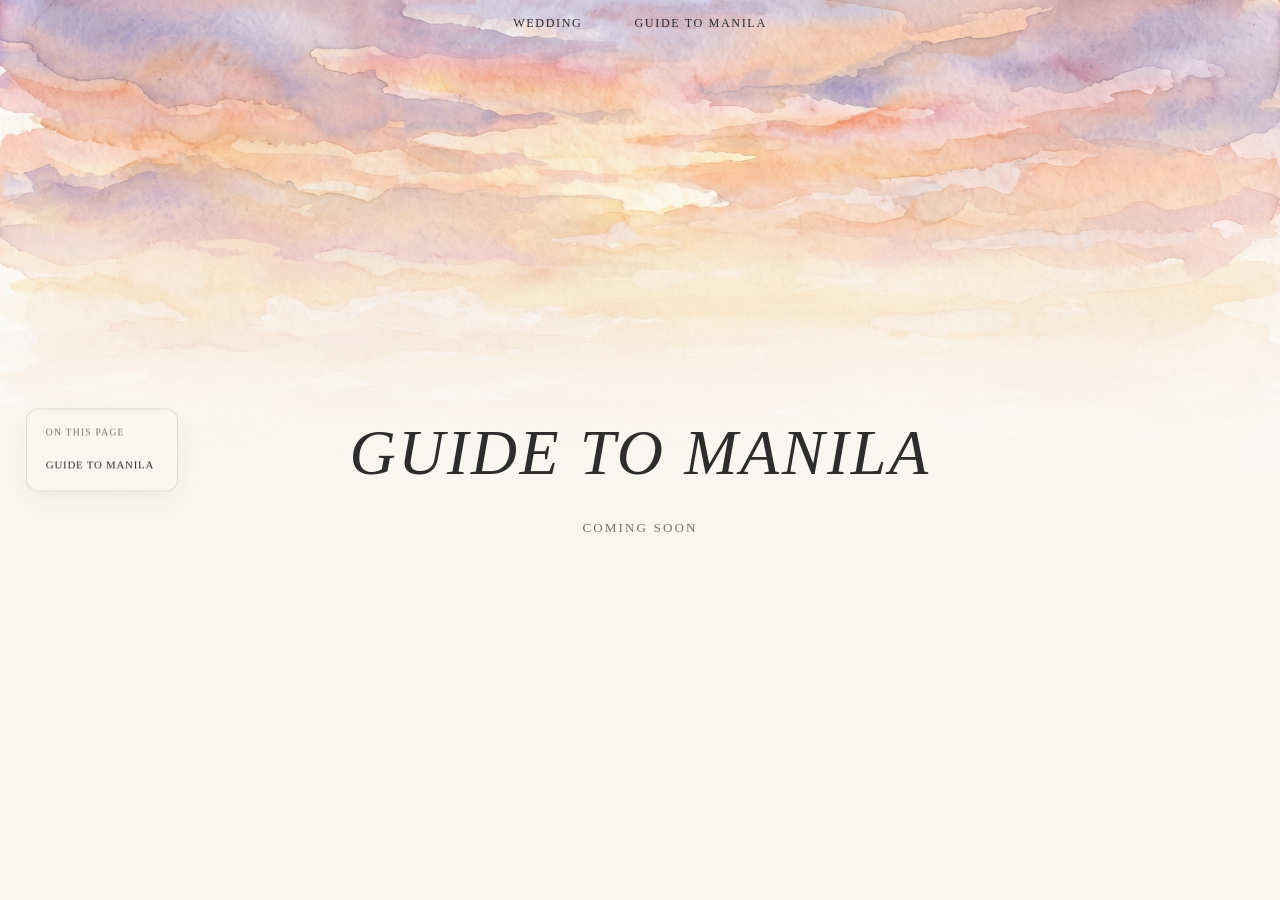
==== guide-to-manila.html @ 55568b2b "enlarge certain font sizes for desktop" ====
<!doctype html>
<html lang="en">
  <head>
    <meta charset="UTF-8" />
    <meta name="viewport" content="width=device-width, initial-scale=1.0" />
    <title>Guide to Manila — Shawn &amp; Lizzy</title>
    <link rel="stylesheet" href="styles.css?v=119" />
  </head>
  <body class="guide-page site-content-live">
    <main class="page">
      <header class="top-nav" aria-label="Site navigation">
        <a href="index.html">Wedding</a>
        <a href="guide-to-manila.html" aria-current="page">Guide to Manila</a>
      </header>

      <nav class="page-sidebar" aria-label="On this page">
        <button
          class="page-sidebar-toggle"
          type="button"
          aria-expanded="false"
          aria-controls="guide-sidebar-links"
        >
          <span>On this page</span>
          <span class="page-sidebar-toggle-mark" aria-hidden="true">+</span>
        </button>
        <div class="page-sidebar-links" id="guide-sidebar-links">
          <a href="#guide">Guide to Manila</a>
        </div>
      </nav>

      <section class="section guide-placeholder" id="guide">
        <h1>Guide to Manila</h1>
        <p>Coming soon</p>
      </section>
    </main>

    <script src="site-nav.js?v=1"></script>
  </body>
</html>
---- styles.css ----
:root {
  --bg: #f9f6f1;
  --text: #2d2d2d;
  --text-muted: #77726b;
  --accent: #f25e37;
  --border: #ded5c8;
  --paper: #fffdf9;
  --success: #2e6d46;
  --max-width: 920px;
  --page-splotches:
    radial-gradient(circle at 0% 22%, rgba(242, 94, 55, 0.11), transparent 30rem),
    radial-gradient(circle at 100% 38%, rgba(242, 94, 55, 0.095), transparent 28rem),
    radial-gradient(circle at 0% 78%, rgba(242, 94, 55, 0.09), transparent 32rem),
    radial-gradient(circle at 100% 90%, rgba(242, 94, 55, 0.105), transparent 26rem);
}

* {
  box-sizing: border-box;
}

html,
body {
  margin: 0;
  padding: 0;
}

[hidden] {
  display: none !important;
}

html {
  scroll-behavior: smooth;
  scroll-padding-top: 4.5rem;
}

@media (prefers-reduced-motion: reduce) {
  html {
    scroll-behavior: auto;
  }
}

body {
  background: var(--page-splotches), var(--bg);
  color: var(--text);
  font-family: "Baskerville", "Times New Roman", serif;
  line-height: 1.55;
}

body.site-locked {
  overflow: hidden;
}

body.envelope-active {
  overflow: hidden;
}

.access-gate {
  align-items: center;
  background:
    radial-gradient(circle at 50% 18%, rgba(242, 94, 55, 0.09), transparent 34rem),
    var(--bg);
  display: flex;
  inset: 0;
  justify-content: center;
  min-height: 100dvh;
  overflow-y: auto;
  padding: 1.25rem;
  position: fixed;
  z-index: 1000;
}

.access-card {
  --rsvp-radius: 6px;
  background: #fff;
  border: 1px solid rgba(222, 213, 200, 0.9);
  border-radius: 16px;
  box-shadow: 0 14px 40px rgba(67, 55, 42, 0.08);
  font-family: "Baskerville", "Times New Roman", serif;
  max-width: 470px;
  padding: clamp(1.75rem, 6vw, 3rem);
  text-align: center;
  width: 100%;
}

.access-card .form-label {
  color: var(--text-muted);
  font-size: 0.95rem;
  font-style: normal;
  font-weight: 400;
  letter-spacing: 0.01em;
  margin-bottom: 0.55rem;
  text-transform: none;
}

.access-card .form-input {
  border: 1px solid var(--border);
  border-radius: var(--rsvp-radius);
  font-family: inherit;
  font-size: 0.95rem;
  font-style: normal;
  font-weight: 400;
  letter-spacing: 0;
  min-height: 50px;
  transition: border-color 160ms ease;
}

.access-card .form-input:focus {
  border-color: var(--accent);
  box-shadow: none;
  outline: none;
}

.access-card .form-input::placeholder {
  color: #a39b92;
  font-family: inherit;
  font-style: normal;
}

.access-card .form-error {
  border-radius: var(--rsvp-radius);
}

.access-card .btn {
  font-family: "Baskerville", "Times New Roman", serif;
  font-weight: 700;
}

.access-card .form-group {
  margin-bottom: 1.65rem;
}

.access-logo {
  display: block;
  margin: 0 auto 1.5rem;
  max-width: 380px;
  width: 92%;
}

.access-kicker {
  color: var(--accent);
  font-size: 0.74rem;
  letter-spacing: 0.2em;
  margin: 0 0 0.6rem;
  text-transform: uppercase;
}

.access-card h1 {
  font-size: clamp(1.45rem, 5vw, 2rem);
  font-style: italic;
  font-weight: 400;
  line-height: 1.25;
  margin: 0;
}

.access-copy {
  color: var(--text-muted);
  margin: 0.9rem auto 1.7rem;
  max-width: 350px;
}

.form-group {
  margin-bottom: 1rem;
  text-align: left;
}

.form-label {
  color: var(--text-muted);
  display: block;
  font-size: 0.72rem;
  font-weight: 700;
  letter-spacing: 0.12em;
  margin-bottom: 0.45rem;
  text-transform: uppercase;
}

.form-input {
  background: #fff;
  border: 1px solid var(--border);
  border-radius: 4px;
  color: var(--text);
  font: inherit;
  min-height: 48px;
  padding: 0.75rem 0.9rem;
  transition: border-color 160ms ease, box-shadow 160ms ease;
  width: 100%;
}

.form-input:focus {
  border-color: var(--accent);
  box-shadow: 0 0 0 3px rgba(242, 94, 55, 0.16);
  outline: none;
}

.form-input[readonly] {
  background: #f0ece6;
  color: var(--text-muted);
}

.rsvp-status {
  color: var(--text-muted);
  font-size: 0.82rem;
  margin: 0.45rem 0 0;
  text-align: left;
}

.form-error {
  background: #fff0ed;
  border: 1px solid #efb8ae;
  color: #9d2c1f;
  display: none;
  font-size: 0.85rem;
  margin-top: 0.65rem;
  padding: 0.65rem 0.75rem;
}

.form-error.visible {
  display: block;
}

.btn {
  align-items: center;
  border: 1px solid transparent;
  border-radius: 999px;
  cursor: pointer;
  display: inline-flex;
  font: inherit;
  font-size: 0.76rem;
  font-weight: 700;
  justify-content: center;
  letter-spacing: 0.1em;
  min-height: 46px;
  padding: 0.75rem 1.4rem;
  text-transform: uppercase;
  transition: background 160ms ease, border-color 160ms ease, transform 160ms ease;
}

.btn-primary {
  background: var(--accent);
  color: #fff;
}

.btn-primary:hover {
  background: #d84d29;
  transform: translateY(-1px);
}

.btn-secondary {
  background: transparent;
  border-color: var(--border);
  color: var(--text);
}

.btn-secondary:hover {
  background: #f0ece6;
}

.btn:focus-visible {
  outline: 3px solid rgba(242, 94, 55, 0.22);
  outline-offset: 2px;
}

.btn:disabled {
  cursor: wait;
  opacity: 0.65;
  transform: none;
}

.btn-full {
  width: 100%;
}

/* Envelope invitation animation, adapted from the envelope-animation work. */
.env-overlay {
  align-items: center;
  display: flex;
  inset: 0;
  isolation: isolate;
  justify-content: center;
  overflow: hidden;
  /* Keep the envelope clear of notches / home indicators. */
  padding:
    max(1.25rem, env(safe-area-inset-top))
    max(1.25rem, env(safe-area-inset-right))
    max(1.25rem, env(safe-area-inset-bottom))
    max(1.25rem, env(safe-area-inset-left));
  position: fixed;
  transition: opacity 0.45s ease;
  z-index: 3000;
}

.env-overlay.handoff {
  transition-duration: 0.8s;
}

.env-overlay.fade-out {
  opacity: 0;
  pointer-events: none;
}

.env-backdrop {
  background: var(--page-splotches), var(--bg);
  inset: 0;
  overflow: hidden;
  pointer-events: none;
  position: absolute;
  z-index: 0;
}

.env-backdrop::before {
  aspect-ratio: 1926 / 816;
  background: url("assets/Bahay kubo.png") center bottom / contain no-repeat;
  /* Sit the tree line below the centered envelope while keeping a modest,
     responsive amount of artwork cropped past the viewport edge. */
  bottom: clamp(-4.5rem, -5svh, -2rem);
  content: "";
  left: 50%;
  opacity: 1;
  position: absolute;
  transform: translate3d(-50%, 0, 0);
  transition:
    opacity 1.35s cubic-bezier(0.4, 0, 0.2, 1),
    transform 1.35s cubic-bezier(0.4, 0, 0.7, 1);
  will-change: opacity, transform;
  width: clamp(46rem, 44vw, 72rem);
  z-index: 1;
}

.env-backdrop::after {
  background: url("assets/Sunset landscape opacity transition.png") center top / cover no-repeat;
  content: "";
  inset: 0;
  opacity: 0.6;
  position: absolute;
  transition: opacity 0.95s cubic-bezier(0.4, 0, 0.2, 1);
  z-index: 0;
}

.env-overlay.morphing {
  cursor: pointer;
}

.env-overlay.morphing .env-backdrop::before {
  opacity: 0;
  transform: translate3d(-50%, 105%, 0);
}

/* During the scale morph, only quote + logo should read — no paper card. */
.env-overlay.morphing .env-letter-card.expanded {
  background: transparent !important;
  border: none !important;
  box-shadow: none !important;
}

.env-letter-card.expanded::before,
.env-overlay.morphing .env-letter-card::before {
  opacity: 0;
}

@keyframes envEntrance {
  from {
    opacity: 0;
    transform: translateY(-24px) scale(0.9);
  }
  to {
    opacity: 1;
    transform: translateY(0) scale(1);
  }
}

@keyframes envPulse {
  0%, 100% { transform: scale(1); }
  50% { transform: scale(1.03); }
}

@keyframes sealCrack {
  0% { opacity: 1; transform: scale(1); }
  35% { opacity: 0.7; transform: scale(1.28); }
  100% { opacity: 0; transform: scale(0.3); }
}

.env-scene {
  animation: envEntrance 0.6s cubic-bezier(0.22, 1, 0.36, 1) 0.2s both;
  /* Tall enough for the flap seal + "Open invitation" label, short enough
     that the closed envelope itself reads as centered in the viewport. */
  aspect-ratio: 340 / 265;
  cursor: pointer;
  outline: none;
  position: relative;
  width: min(460px, 86vw, 64svh);
  z-index: 1;
}

.env-scene.pulsing {
  animation: envPulse 2.2s ease-in-out infinite;
}

.env-scene:focus-visible .env-prompt {
  color: var(--text);
  outline: 3px solid rgba(242, 94, 55, 0.55);
  outline-offset: 3px;
}

.env-scene[aria-disabled="true"] {
  cursor: default;
}

.env-body-wrap {
  /* Centered in the scene (was bottom-anchored, which made the closed
     envelope sit too low on screen). */
  height: 68%;
  left: 0;
  overflow: visible;
  position: absolute;
  right: 0;
  top: 14%;
  transform-style: preserve-3d;
  transition: opacity 0.65s ease, transform 0.65s ease;
  z-index: 2;
}

.env-body-wrap.hidden {
  opacity: 0;
  pointer-events: none;
  transform: translateY(12px) scale(0.96);
}

.env-body-svg,
.env-flap-wrap svg {
  display: block;
  height: 100%;
  overflow: visible;
  width: 100%;
}

.env-flap-wrap {
  height: 58%;
  left: 0;
  overflow: visible;
  position: absolute;
  right: 0;
  top: 0;
  transform-origin: top center;
  transition: transform 0.8s cubic-bezier(0.4, 0, 0.2, 1), opacity 0.4s ease;
  will-change: transform;
}

.env-flap-wrap.open {
  transform: perspective(900px) rotateX(-172deg);
}

#env-seal.cracking {
  animation: sealCrack 0.42s ease-in forwards;
  transform-box: fill-box;
  transform-origin: center;
}

.env-letter-card {
  align-items: center;
  background: var(--bg);
  border-top: 3px solid #c9506a;
  box-shadow: 0 8px 32px rgba(0, 0, 0, 0.35);
  display: flex;
  flex-direction: column;
  justify-content: center;
  left: 50%;
  min-height: 45%;
  opacity: 0;
  overflow: hidden;
  padding: clamp(0.9rem, 4vw, 1.5rem);
  pointer-events: none;
  position: absolute;
  /* Tracks the centered body-wrap so the card still rises from inside it. */
  top: 28%;
  transform: translateX(-50%) translateY(0);
  transform-origin: center;
  transition:
    transform 0.75s cubic-bezier(0.22, 1, 0.36, 1),
    opacity 0.7s ease,
    box-shadow 0.7s ease;
  width: 76%;
  will-change: transform, opacity;
  z-index: 1;
}

.env-letter-card::before {
  background: var(--bg);
  content: "";
  inset: 0;
  opacity: 1;
  pointer-events: none;
  position: absolute;
  z-index: 0;
}

.env-letter-card > * {
  position: relative;
  z-index: 1;
}

.env-letter-brand {
  position: relative;
  width: 100%;
}

.env-letter-logo {
  display: block;
  height: auto;
  margin-inline: auto;
  max-width: 78%;
  position: relative;
  width: 100%;
  z-index: 2;
}

.env-letter-quote {
  color: #5f574f;
  font-size: clamp(0.5rem, 1.2vw, 0.72rem);
  font-style: italic;
  letter-spacing: 0.02em;
  line-height: 1.4;
  margin: 0 0 clamp(0.35rem, 1vw, 0.65rem);
  text-align: center;
}

.env-letter-date {
  color: #796d61;
  font-size: clamp(0.55rem, 1.6vw, 0.78rem);
  letter-spacing: 0.22em;
  margin: 0.4rem 0 0;
  position: relative;
  text-transform: uppercase;
  z-index: 2;
}

.env-expanded-only,
.env-expanded-details {
  display: none;
}

.env-letter-card.rising {
  opacity: 1;
  transform: translateX(-50%) translateY(-118%);
  z-index: 3;
}

.env-letter-card.flight {
  min-height: 0;
  position: fixed;
  z-index: 4;
}

.env-letter-card.expanded {
  background: transparent;
  border: none;
  box-shadow: none;
  display: block;
  overflow: visible;
  padding: 0;
  pointer-events: none;
  text-align: center;
}

/* Match the live hero top so the morph lands on the real page, not a
   fake intermediate layout. */
.env-letter-card.expanded .env-letter-quote {
  color: var(--text);
  font-size: clamp(0.95rem, 1.3vw, 1.15rem);
  letter-spacing: 0.02em;
  line-height: 1.6;
  margin: 0 auto 1.8rem;
  max-width: 640px;
}

.env-letter-card.expanded .env-expanded-only {
  display: inline;
}

.env-letter-card.expanded .env-letter-logo {
  margin: 0 auto 2rem;
  max-width: min(84vw, 700px);
  width: 100%;
}

.env-letter-card.expanded .env-letter-date,
.env-letter-card.expanded .env-expanded-details {
  display: none;
}

.env-overlay.fade-out .env-letter-card {
  opacity: 0;
}

.env-expanded-invitation {
  font-size: clamp(1rem, 1.4vw, 1.25rem);
  font-style: italic;
  line-height: 1.75;
  margin: 2rem auto 1.25rem;
  max-width: 700px;
}

.env-expanded-details h2 {
  font-size: 1.12rem;
  font-weight: 400;
  letter-spacing: 0.05em;
  line-height: 1.5;
  margin: 0;
  text-transform: uppercase;
}

.env-prompt {
  backdrop-filter: blur(6px);
  background: rgba(249, 246, 241, 0.82);
  border: 1px solid rgba(45, 45, 45, 0.14);
  border-radius: 999px;
  bottom: -0.65rem;
  color: var(--text);
  font-family: "Baskerville", "Times New Roman", serif;
  font-size: 1.15rem;
  font-style: italic;
  font-weight: 400;
  left: 50%;
  letter-spacing: 0.04em;
  margin: 0;
  opacity: 0;
  padding: 0.3rem 0.75rem;
  pointer-events: none;
  position: absolute;
  text-transform: none;
  transform: translateX(-50%);
  transition: opacity 0.5s ease, color 0.2s ease;
  white-space: nowrap;
}

.env-prompt.visible {
  opacity: 1;
}

.env-hold-status {
  backdrop-filter: blur(8px);
  background: rgba(45, 26, 26, 0.68);
  border: 1px solid rgba(255, 255, 255, 0.2);
  border-radius: 999px;
  bottom: 1.5rem;
  color: rgba(255, 255, 255, 0.94);
  font: 700 0.64rem Arial, sans-serif;
  left: 50%;
  letter-spacing: 0.1em;
  margin: 0;
  padding: 0.55rem 0.9rem;
  position: fixed;
  text-transform: uppercase;
  transform: translateX(-50%);
  white-space: nowrap;
  z-index: 3100;
}

body.envelope-holding .top-nav,
body.envelope-holding .page-sidebar,
body.envelope-holding .hero > :not(.pillar) {
  visibility: hidden;
}

#skip-intro,
#replay-intro {
  backdrop-filter: blur(8px);
  background: rgba(45, 26, 26, 0.68);
  border: 1px solid rgba(255, 255, 255, 0.28);
  border-radius: 999px;
  bottom: 1.5rem;
  color: rgba(255, 255, 255, 0.94);
  cursor: pointer;
  font: 700 0.68rem Arial, sans-serif;
  letter-spacing: 0.12em;
  padding: 0.55rem 0.9rem;
  position: fixed;
  right: 1.5rem;
  text-transform: uppercase;
  transition: background 0.2s ease, color 0.2s ease;
  white-space: nowrap;
  z-index: 3100;
}

#skip-intro:hover,
#replay-intro:hover {
  background: rgba(45, 26, 26, 0.82);
  color: #fff;
}

#replay-intro {
  background: rgba(45, 26, 26, 0.72);
  border-color: rgba(255, 255, 255, 0.2);
  z-index: 50;
}

@media (min-width: 1400px) {
  .env-scene {
    width: min(560px, 48vw, 62svh);
  }
}

@media (min-width: 1900px) {
  .env-scene {
    width: min(620px, 42vw, 60svh);
  }
}

/* Preserve the current phone composition while giving wide screens the
   homepage sunset proportions and a fuller tree line. */
@media (min-width: 900px) {
  .env-backdrop::before {
    width: clamp(46rem, 84vw, 132rem);
  }

  .env-backdrop::after {
    background-size: 100% auto;
  }
}

/* Phones / short viewports: keep the envelope centered and fully on-screen
   with room for the prompt underneath. */
@media (max-width: 720px), (max-height: 720px) {
  .env-scene {
    aspect-ratio: 340 / 270;
    width: min(400px, 88vw, 58svh);
  }

  .env-prompt {
    bottom: -0.5rem;
    font-size: 1.05rem;
  }

  #skip-intro {
    bottom: max(0.9rem, env(safe-area-inset-bottom));
    right: max(0.9rem, env(safe-area-inset-right));
  }
}

@media (prefers-reduced-motion: reduce) {
  .env-scene,
  .env-scene.pulsing,
  #env-seal.cracking {
    animation: none;
  }

  .env-overlay,
  .env-backdrop::before,
  .env-backdrop::after,
  .env-body-wrap,
  .env-flap-wrap,
  .env-letter-card {
    transition-duration: 0.16s !important;
  }

  .env-flap-wrap.open {
    opacity: 0;
    transform: none;
  }

  .env-letter-card.rising {
    transform: translateX(-50%) translateY(-35%);
  }

  .env-overlay.morphing .env-backdrop::before {
    transform: translate3d(-50%, 0, 0);
  }

}

.page {
  display: flow-root;
  isolation: isolate;
  overflow-x: clip;
  position: relative;
}

.page::before {
  aspect-ratio: 1584 / 672;
  background: url("assets/Sunset landscape opacity transition.png") center top / 100% 100% no-repeat;
  content: "";
  left: 0;
  opacity: 0.6;
  pointer-events: none;
  position: absolute;
  right: 0;
  top: 0;
  width: 100%;
  z-index: -2;
}

.section {
  margin: 0 auto;
  max-width: var(--max-width);
  padding: 4.25rem 1.25rem;
  text-align: center;
}

.top-nav {
  --nav-background-opacity: 0;
  --nav-border-opacity: 0;
  --nav-shadow-opacity: 0;
  --nav-blur: 0px;
  align-items: center;
  background: rgb(249 246 241 / var(--nav-background-opacity));
  border-bottom: 1px solid rgb(222 213 200 / var(--nav-border-opacity));
  box-shadow: 0 8px 24px rgb(67 55 42 / var(--nav-shadow-opacity));
  backdrop-filter: blur(var(--nav-blur));
  display: flex;
  flex-wrap: wrap;
  gap: 0.75rem 3.25rem;
  justify-content: center;
  letter-spacing: 0.1em;
  margin: 0;
  padding: 0.9rem 1.25rem;
  position: sticky;
  top: 0;
  text-transform: uppercase;
  width: 100%;
  z-index: 20;
}

.top-nav a {
  color: inherit;
  font-size: 0.76rem;
  text-decoration: none;
}

.top-nav a:hover {
  text-decoration: underline;
}

.page-sidebar {
  left: clamp(0.75rem, 2vw, 2rem);
  position: fixed;
  top: 50%;
  transform: translateY(-50%);
  z-index: 19;
}

.page-sidebar-toggle {
  display: none;
}

.page-sidebar-links {
  backdrop-filter: blur(10px);
  background: rgba(249, 246, 241, 0.88);
  border: 1px solid rgba(222, 213, 200, 0.88);
  border-radius: 12px;
  box-shadow: 0 8px 24px rgba(67, 55, 42, 0.06);
  display: grid;
  gap: 0.15rem;
  padding: 0.65rem;
  width: 9.5rem;
}

.page-sidebar-links::before {
  color: var(--text-muted);
  content: "On this page";
  font-size: 0.6rem;
  letter-spacing: 0.13em;
  padding: 0.35rem 0.55rem 0.45rem;
  text-transform: uppercase;
}

.page-sidebar-links a {
  border-radius: 7px;
  color: inherit;
  font-size: 0.68rem;
  letter-spacing: 0.07em;
  padding: 0.42rem 0.55rem;
  text-decoration: none;
  text-transform: uppercase;
  transition: background 160ms ease, color 160ms ease;
}

.page-sidebar-links a:hover,
.page-sidebar-links a:focus-visible {
  background: rgba(242, 94, 55, 0.09);
  color: var(--accent);
  outline: none;
}

.hero {
  max-width: none;
  position: relative;
  padding-top: 7rem;
  width: 100%;
}

.hero-quote {
  /* Matches .hero-kicker */
  font-size: clamp(0.95rem, 1.3vw, 1.15rem);
  font-style: italic;
  letter-spacing: 0.02em;
  line-height: 1.6;
  margin: 0 auto 1.8rem;
  max-width: 640px;
  /* Nav target: adds to the 2rem scroll-padding so the quote doesn't
     land flush against the top edge. */
  scroll-margin-top: 1.5rem;
}

.hero-logo {
  display: block;
  margin: 0 auto 2rem;
  max-width: min(84vw, 700px);
  width: 100%;
}

.hero-kicker {
  font-size: clamp(0.95rem, 1.3vw, 1.15rem);
  font-style: italic;
  margin: 0 0 1.4rem;
}

/* After the morph lands on quote + logo, the pillars rise while the
   remaining homepage content trickles in. */
body:not(.site-content-live) .top-nav,
body:not(.site-content-live) .hero > .pillar,
body:not(.site-content-live) .hero > .hero-kicker,
body:not(.site-content-live) .hero > .parents,
body:not(.site-content-live) .hero > .invitation-copy,
body:not(.site-content-live) .hero > h2,
body:not(.site-content-live) .hero > .address,
body:not(.site-content-live) .page > .section:not(.hero) {
  opacity: 0;
  transform: translateY(1.1rem);
}

body:not(.site-content-live) .hero > .pillar {
  transform: translateY(clamp(14rem, 55dvh, 34rem));
}

body.site-content-live .top-nav,
body.site-content-live .hero > .hero-kicker,
body.site-content-live .hero > .parents,
body.site-content-live .hero > .invitation-copy,
body.site-content-live .hero > h2,
body.site-content-live .hero > .address,
body.site-content-live .page > .section:not(.hero) {
  opacity: 1;
  transform: none;
  transition:
    opacity 0.85s ease,
    transform 0.85s cubic-bezier(0.22, 1, 0.36, 1);
}

body.site-content-live .top-nav {
  transition-delay: 0.05s;
}

body:not(.site-content-live) .page-sidebar {
  opacity: 0;
}

body.site-content-live .page-sidebar {
  opacity: 1;
  transition: opacity 0.85s ease;
}

body.site-content-live .page-sidebar {
  transition-delay: 0.1s;
}

body.site-content-live .hero > .hero-kicker {
  transition-delay: 0.12s;
}

body.site-content-live .hero > .parents {
  transition-delay: 0.26s;
}

body.site-content-live .hero > .invitation-copy:nth-child(7) {
  transition-delay: 0.4s;
}

body.site-content-live .hero > h2:nth-child(8) {
  transition-delay: 0.52s;
}

body.site-content-live .hero > .address:nth-child(9) {
  transition-delay: 0.62s;
}

body.site-content-live .hero > .invitation-copy:nth-child(10) {
  transition-delay: 0.76s;
}

body.site-content-live .hero > h2:nth-child(11) {
  transition-delay: 0.88s;
}

body.site-content-live .hero > .address:nth-child(12) {
  transition-delay: 0.98s;
}

body.site-content-live .page > .section:not(.hero):nth-of-type(2) {
  transition-delay: 1.12s;
}

body.site-content-live .page > .section:not(.hero):nth-of-type(3) {
  transition-delay: 1.28s;
}

body.site-content-live .page > .section:not(.hero):nth-of-type(4) {
  transition-delay: 1.44s;
}

body.site-content-live .page > .section:not(.hero):nth-of-type(5) {
  transition-delay: 1.6s;
}

body.site-content-live .page > .section:not(.hero):nth-of-type(6) {
  transition-delay: 1.76s;
}

@media (prefers-reduced-motion: reduce) {
  body:not(.site-content-live) .top-nav,
  body:not(.site-content-live) .hero > .pillar,
  body:not(.site-content-live) .hero > .hero-kicker,
  body:not(.site-content-live) .hero > .parents,
  body:not(.site-content-live) .hero > .invitation-copy,
  body:not(.site-content-live) .hero > h2,
  body:not(.site-content-live) .hero > .address,
  body:not(.site-content-live) .page > .section:not(.hero) {
    opacity: 1;
    transform: none;
  }

  body.site-content-live .top-nav,
  body.site-content-live .hero > .pillar,
  body.site-content-live .hero > .hero-kicker,
  body.site-content-live .hero > .parents,
  body.site-content-live .hero > .invitation-copy,
  body.site-content-live .hero > h2,
  body.site-content-live .hero > .address,
  body.site-content-live .page > .section:not(.hero) {
    transition: none;
  }

  body.site-content-live .page-sidebar {
    transition: none;
  }
}

.parents {
  column-gap: 1.25rem;
  font-size: 1.12rem;
  display: grid;
  grid-template-columns: 1fr 1fr;
  letter-spacing: 0.06em;
  margin: 0 auto 1.6rem;
  max-width: 690px;
  text-transform: uppercase;
}

.invitation-copy {
  font-style: italic;
  font-size: clamp(1rem, 1.4vw, 1.25rem);
  line-height: 1.75;
  /* Equal top/bottom so the lead-in lines and venue groups all sit the
     same distance apart; the venue name/address pair stays tight. */
  margin: 2.5rem auto;
  max-width: 720px;
}

h2 {
  /* Matches .parents */
  font-size: 1.12rem;
  font-weight: 700;
  letter-spacing: 0.05em;
  line-height: 1.5;
  margin: 0;
  text-transform: uppercase;
}

.address {
  color: var(--text-muted);
  font-style: italic;
  font-size: clamp(1rem, 1.4vw, 1.3rem);
  line-height: 1.75;
  margin: 0 auto;
  max-width: 700px;
}

/* Sized off the artwork's 1:4.7 aspect so the pillars span the hero text
   block rather than bleeding into the sections below. */
.pillar {
  height: auto;
  position: absolute;
  top: 5.5rem;
  transition:
    opacity 1.1s ease,
    transform 1.1s cubic-bezier(0.22, 1, 0.36, 1);
  width: min(14.5vw, 165px);
  z-index: -1;
}

.pillar-left {
  left: 0;
}

/* Both pillar assets are already a mirrored pair: each one's cropped edge
   belongs against its own side of the page, so neither is flipped in CSS. */
.pillar-right {
  right: 0;
}

h3 {
  font-size: clamp(1.4rem, 3.5vw, 1.95rem);
  font-style: italic;
  font-weight: 400;
  letter-spacing: 0.06em;
  margin: 0 0 2rem;
  text-transform: uppercase;
}

/* Full-bleed so the accents can dock to the page edges the way the
   hero pillars do. */
.timeline {
  max-width: none;
  position: relative;
  width: 100%;
}

.timeline-church {
  display: block;
  height: auto;
  margin: 0 auto 1.5rem;
  max-width: min(62vw, 470px);
  width: 100%;
}

/* Sized to its content rather than a fixed width so the block centres on
   the longest row instead of leaving dead space on the right. */
.timeline-list {
  --row-pad: 0.62rem;
  --dot-y: 0.72em;
  display: grid;
  list-style: none;
  margin: 0 auto;
  max-width: 100%;
  padding: 0;
  text-align: left;
  width: fit-content;
}

/* One row per item keeps each time locked to its event even when the
   event text wraps. The middle column draws the rail. */
.timeline-list li {
  column-gap: 1.5rem;
  display: grid;
  grid-template-columns: 4.6rem 9px auto;
  padding-block: var(--row-pad);
}

/* Rail: a 1px vertical line with a dot on the first text line. The
   negative margin cancels the row padding so consecutive segments meet
   and read as one continuous line. */
.timeline-list li::before {
  background-image:
    radial-gradient(
      circle 3.5px at 50% calc(var(--row-pad) + var(--dot-y)),
      #8d8579 99%,
      transparent 100%
    ),
    linear-gradient(#cfc7ba, #cfc7ba);
  background-position: 50% 0, 50% 0;
  background-repeat: no-repeat, no-repeat;
  background-size: 100% 100%, 1px 100%;
  content: "";
  grid-area: 1 / 2;
  margin-block: calc(-1 * var(--row-pad));
}

.timeline-list .time {
  grid-area: 1 / 1;
}

.timeline-list .event {
  grid-area: 1 / 3;
}

.timeline-after-party {
  position: relative;
}

/* Trim the line so it runs between the first and last dots only. */
.timeline-list li:first-child::before {
  background-position: 50% 0, 50% calc(var(--row-pad) + var(--dot-y));
  background-size: 100% 100%, 1px calc(100% - var(--row-pad) - var(--dot-y));
}

.timeline-list li:last-child::before {
  background-size: 100% 100%, 1px calc(var(--row-pad) + var(--dot-y));
}

.timeline-list .time {
  letter-spacing: 0.05em;
}

.accent-left {
  bottom: 1.5rem;
  left: 0.45rem;
  max-width: min(12vw, 176px);
  position: absolute;
}

.accent-right {
  bottom: 2.5rem;
  position: absolute;
  right: 0;
  width: clamp(110px, 12vw, 220px);
}

/* Full-bleed for the docked cypresses; the inline padding keeps every
   name column clear of them. */
.entourage {
  max-width: none;
  padding-inline: clamp(1.25rem, 15vw, 200px);
  position: relative;
  width: 100%;
}

.entourage-desktop-flower {
  height: auto;
  max-width: min(11vw, 135px);
  pointer-events: none;
  position: absolute;
  user-select: none;
}

.entourage-desktop-flower-left {
  left: -1.25rem;
  top: 62%;
}

.entourage-desktop-flower-right {
  right: -1.25rem;
  top: 31%;
}

.entourage-intro {
  font-size: 0.95rem;
  font-style: italic;
  line-height: 1.8;
  margin: 0 auto 3rem;
  max-width: 760px;
}

.entourage-block {
  margin: 0 auto 3rem;
  max-width: 820px;
}

.entourage-block:last-child {
  margin-bottom: 0;
}

.mobile-only-decor {
  display: none;
}

.entourage-pair {
  column-gap: 2rem;
  display: grid;
  grid-template-columns: repeat(2, minmax(0, 1fr));
}

.entourage-roles {
  column-gap: 2rem;
  display: grid;
  grid-template-columns: repeat(4, minmax(0, 1fr));
  row-gap: 2.5rem;
}

.entourage-roles-three {
  grid-template-columns: repeat(3, minmax(0, 1fr));
  max-width: 620px;
}

.secondary-sponsors {
  max-width: min(1180px, 100%);
}

.secondary-sponsor-list {
  column-gap: 1.25rem;
  display: grid;
  grid-template-columns: repeat(3, minmax(0, 1fr));
  row-gap: 2.5rem;
}

.secondary-sponsor-pair .role-label {
  margin-bottom: 0.75rem;
}

.secondary-sponsor-pair .entourage-pair {
  grid-template-columns: 1fr;
  row-gap: 0.85rem;
}

.role-label {
  font-size: 0.95rem;
  font-style: italic;
  margin: 0 0 1rem;
}

@media (min-width: 721px) {
  .hero-quote,
  .hero-kicker {
    font-size: clamp(1.1rem, 1.55vw, 1.35rem);
  }

  .invitation-copy {
    font-size: clamp(1.12rem, 1.6vw, 1.4rem);
  }

  .entourage-intro {
    font-size: 1.1rem;
  }

  .role-label {
    font-size: 1.16rem;
  }

  .gifts p,
  #rsvp-seat-copy,
  .rsvp-deadline-copy {
    font-size: 1.1rem;
  }

}

.name-list {
  letter-spacing: 0.06em;
  line-height: 1.55;
  list-style: none;
  margin: 0;
  padding: 0;
  text-transform: uppercase;
}

.name-list li {
  overflow-wrap: anywhere;
}

/* Full-bleed so the trees can dock to the page edges; the grid keeps the
   original centred width. */
.attire {
  max-width: none;
  position: relative;
  width: 100%;
}

.attire-grid {
  display: grid;
  gap: 1.8rem;
  grid-template-columns: repeat(2, minmax(0, 1fr));
  margin: 0 auto;
  max-width: var(--max-width);
}

.attire-desktop-tree {
  height: auto;
  max-width: min(14vw, 175px);
  pointer-events: none;
  position: absolute;
  top: -7.5rem;
  user-select: none;
}

.attire-desktop-tree-left {
  left: 0.5rem;
}

.attire-desktop-tree-right {
  right: 0.5rem;
}

.attire-card {
  align-items: center;
  display: flex;
  flex-direction: column;
  gap: 1.2rem;
}

/* Both source images are 1058px tall, so pinning a shared render height
   keeps the two outfits at the same scale and their captions on one line.
   The ceiling is set by the wider image, which must still fit its column. */
.attire-card img {
  display: block;
  height: clamp(230px, 29vw, 375px);
  max-width: 100%;
  object-fit: contain;
  width: auto;
}

.attire-card p {
  letter-spacing: 0.05em;
  margin: 0;
  text-transform: uppercase;
}

.attire-card span {
  font-style: italic;
  text-transform: none;
}

.gift-flower {
  display: block;
  height: auto;
  margin: 0 auto 1.6rem;
  max-width: min(20vw, 170px);
  width: 100%;
}

/* Palm clusters docked to the page edges; each section sets its own
   vertical anchor. Wider than the old cypresses for the new art. */
.side-tree {
  height: auto;
  max-width: min(16vw, 190px);
  position: absolute;
  width: auto;
}

.side-tree-left {
  left: 0.55rem;
}

.side-tree-right {
  right: 0.55rem;
}

.gifts p,
.rsvp p {
  margin: 0.6rem auto;
  max-width: 760px;
}

.rsvp {
  padding-top: 2rem;
}

.rsvp-bahay {
  display: block;
  height: auto;
  margin: 0 auto 2.35rem;
  max-width: min(96vw, 640px);
  pointer-events: none;
  user-select: none;
  width: 100%;
}

.rsvp-card {
  --rsvp-radius: 6px;
  background: #fff;
  border: 1px solid rgba(222, 213, 200, 0.9);
  border-radius: 16px;
  box-shadow: 0 14px 40px rgba(67, 55, 42, 0.08);
  font-family: "Baskerville", "Times New Roman", serif;
  margin: 2rem auto 0;
  max-width: 680px;
  padding: clamp(1.4rem, 4vw, 2.35rem);
  text-align: left;
}

.rsvp-card p {
  max-width: none;
}

/* Field labels inside the RSVP card (not section headers). */
.rsvp-card .form-label {
  color: var(--text-muted);
  font-size: 0.95rem;
  font-style: italic;
  font-weight: 400;
  letter-spacing: 0.01em;
  margin-bottom: 0.55rem;
  text-transform: none;
}

.rsvp-card .form-input {
  border: 1px solid var(--border);
  border-radius: var(--rsvp-radius);
  font-family: inherit;
  font-size: 0.95rem;
  font-style: normal;
  font-weight: 400;
  letter-spacing: 0;
  min-height: 50px;
  transition: border-color 160ms ease;
}

.rsvp-card .form-input:focus {
  border-color: var(--accent);
  box-shadow: none;
  outline: none;
}

.rsvp-card .form-input::placeholder {
  color: #a39b92;
  font-family: inherit;
  font-style: normal;
}

/* Section headers: party legend + reserved-seat legends. */
.rsvp-card #party-attendance > legend.form-label,
.rsvp-card .guest-row-header {
  color: var(--text);
  font-size: 0.95rem;
  font-style: italic;
  font-weight: 600;
  letter-spacing: 0.04em;
  margin-bottom: 0.95rem;
  padding: 0;
  text-transform: uppercase;
}

/* Keep seat legends inside the box so the border isn’t tight against the title. */
.rsvp-card .guest-row-header {
  box-sizing: border-box;
  float: left;
  margin-bottom: 1.15rem;
  padding-inline: 0.2rem;
  width: 100%;
}

@media (min-width: 721px) {
  .rsvp-card .form-label {
    font-size: 1.08rem;
  }
}

.rsvp-welcome,
.rsvp-submitted-banner,
.rsvp-closed {
  border-left: 3px solid var(--accent);
  border-radius: var(--rsvp-radius);
  margin-bottom: 1.5rem;
  padding: 0.85rem 1rem;
}

.rsvp-welcome {
  background: #f2eee7;
  color: var(--text-muted);
}

.rsvp-submitted-banner {
  background: #edf7f0;
  border-color: var(--success);
  color: var(--success);
}

.rsvp-closed {
  background: #fff4dc;
  border-color: #bd8b20;
}

.rsvp-card #party-attendance {
  margin: 0 0 1.5rem;
}

#guest-rows {
  display: flex;
  flex-direction: column;
  gap: 1rem;
}

.guest-row {
  background: #f9f6f1;
  border: 1px solid transparent;
  border-radius: 16px;
  margin: 0;
  padding: 1.35rem 1.5rem;
}

.guest-row::after {
  clear: both;
  content: "";
  display: table;
}

.guest-row.has-error {
  border-color: var(--accent);
  box-shadow: none;
}

.attendance-group {
  border: 0;
  margin: 0 0 1.15rem;
  padding: 0;
}

.attendance-options,
.party-attendance-options {
  display: grid;
  gap: 0.7rem;
  grid-template-columns: repeat(2, minmax(0, 1fr));
}

.party-attendance-options {
  grid-template-columns: repeat(3, minmax(0, 1fr));
  margin-bottom: 0;
}

.rsvp-card .attendance-choice {
  align-items: center;
  background: #fff;
  border: 1px solid var(--border);
  border-radius: var(--rsvp-radius);
  color: var(--text);
  cursor: pointer;
  display: flex;
  font-family: inherit;
  font-size: 0.95rem;
  font-style: normal;
  font-weight: 400;
  gap: 0.65rem;
  min-height: 50px;
  padding: 0.7rem 1rem;
  transition: background 160ms ease, border-color 160ms ease, color 160ms ease;
}

.rsvp-card .attendance-choice:has(input:checked) {
  background: #fff2ed;
  border-color: var(--accent);
}

.rsvp-card .attendance-choice:focus,
.rsvp-card .attendance-choice:focus-within {
  outline: none;
}

.rsvp-card .attendance-choice input:focus {
  outline: none;
}

.rsvp-card .attendance-choice input {
  accent-color: var(--accent);
  flex: 0 0 auto;
  height: 1.1rem;
  width: 1.1rem;
}

.guest-dietary {
  margin-top: 1rem;
}

/* Equal gaps: seat cards ↔ error ↔ CTAs (and when no error, seats ↔ CTAs). */
.rsvp-card .form-error {
  border-radius: var(--rsvp-radius);
  margin-top: 1.5rem;
}

.rsvp-actions {
  display: flex;
  flex-wrap: wrap;
  gap: 0.85rem;
  margin-top: 1.5rem;
}

.rsvp-actions .btn {
  border-radius: 999px;
  flex: 1 1 180px;
  font-family: "Baskerville", "Times New Roman", serif;
  font-style: normal;
  font-weight: 700;
  letter-spacing: 0.08em;
}

.rsvp-card .btn-primary {
  background: var(--accent);
  border-color: var(--accent);
  color: #fff;
}

.rsvp-card .btn-primary:hover {
  background: #d84d29;
  border-color: #d84d29;
}

.rsvp-card .btn-secondary {
  background: #fff;
  border-color: var(--accent);
  color: var(--accent);
}

.rsvp-card .btn-secondary:hover {
  background: #fff2ed;
}

.review-list {
  display: grid;
  gap: 0.75rem;
  margin: 1.25rem 0;
}

.review-item {
  background: #fff;
  border: 1px solid var(--border);
  border-radius: 6px;
  padding: 1rem;
}

.review-item strong {
  color: var(--accent);
}

.review-item p {
  color: var(--text-muted);
  font-size: 0.9rem;
  margin: 0.25rem 0 0;
}

.rsvp-success {
  padding: 1rem 0;
  text-align: center;
}

.rsvp-success-icon {
  font-size: 2.5rem;
}

.rsvp-success h3 {
  color: var(--accent);
  margin: 0.5rem 0;
}

.rsvp-help {
  border-top: 1px solid var(--border);
  color: var(--text-muted);
  font-size: 0.88rem;
  margin-top: 1.75rem !important;
  padding-top: 1.25rem;
  text-align: center;
}

.rsvp-help a {
  color: inherit;
  font-weight: 700;
}

.floral-footer {
  max-width: none;
  padding: 2rem 0 0;
}

.floral-footer img {
  display: block;
  height: auto;
  margin: 0;
  width: 100%;
}

.guide-page .page {
  background: var(--bg);
  min-height: 100dvh;
}

/* The sunset artwork already fades to the site's paper tone. Removing the
   global peach splotches here lets that fade continue cleanly into the page. */
.guide-page {
  background: var(--bg);
}

.guide-page .page::before {
  -webkit-mask-image: linear-gradient(to bottom, #000 0%, #000 58%, transparent 100%);
  mask-image: linear-gradient(to bottom, #000 0%, #000 58%, transparent 100%);
}

.guide-placeholder {
  align-items: center;
  display: flex;
  flex-direction: column;
  justify-content: center;
  min-height: calc(100dvh - 3.5rem);
}

.guide-placeholder h1 {
  font-size: clamp(2rem, 6vw, 4rem);
  font-style: italic;
  font-weight: 400;
  letter-spacing: 0.04em;
  margin: 0 0 1rem;
  text-transform: uppercase;
}

.guide-placeholder p {
  color: var(--text-muted);
  font-size: 0.82rem;
  letter-spacing: 0.16em;
  margin: 0;
  text-transform: uppercase;
}

@media (max-width: 960px) {
  .pillar {
    opacity: 0.55;
    top: 6rem;
    width: 17vw;
  }

  .pillar-left {
    left: 0;
  }

  .pillar-right {
    right: 0;
  }

  .accent-left {
    left: 0.35rem;
  }

  /* Candle / Cord / Veil stack so long names get full width. */
  .secondary-sponsor-list {
    grid-template-columns: 1fr;
    row-gap: 2rem;
  }

  .secondary-sponsor-pair .entourage-pair {
    grid-template-columns: 1fr;
    row-gap: 0.65rem;
  }
}

@media (max-width: 1100px) {
  .page-sidebar {
    bottom: max(0.8rem, env(safe-area-inset-bottom));
    left: max(0.8rem, env(safe-area-inset-left));
    top: auto;
    transform: none;
    z-index: 30;
  }

  .page-sidebar-toggle {
    align-items: center;
    backdrop-filter: blur(10px);
    background: rgba(249, 246, 241, 0.94);
    border: 1px solid rgba(222, 213, 200, 0.92);
    border-radius: 999px;
    color: inherit;
    cursor: pointer;
    display: flex;
    font: 700 0.64rem "Baskerville", "Times New Roman", serif;
    gap: 0.6rem;
    letter-spacing: 0.1em;
    padding: 0.65rem 0.85rem;
    text-transform: uppercase;
  }

  .page-sidebar-toggle-mark {
    font-size: 1rem;
    line-height: 0.8;
    transition: transform 160ms ease;
  }

  .page-sidebar-links {
    bottom: calc(100% + 0.55rem);
    display: none;
    left: 0;
    position: absolute;
  }

  .page-sidebar.is-open .page-sidebar-links {
    display: grid;
  }

  .page-sidebar.is-open .page-sidebar-toggle-mark {
    transform: rotate(45deg);
  }
}

@media (max-width: 720px) {
  .section {
    padding: 2.9rem 0.9rem;
  }

  .parents,
  .attire-grid {
    grid-template-columns: 1fr;
  }

  .attire-card img {
    height: 68vw;
  }

  .entourage-desktop-flower,
  .attire-desktop-tree {
    display: none;
  }

  /* Narrower rail and gaps so the list clears the docked accents. */
  .timeline-list {
    --row-pad: 0.5rem;
  }

  .timeline-list li {
    column-gap: 0.85rem;
    font-size: 0.85rem;
    grid-template-columns: 3.9rem 9px auto;
  }

  .top-nav {
    flex-wrap: nowrap;
    gap: 0.65rem;
    justify-content: center;
    justify-content: safe center;
    letter-spacing: 0.055em;
    overflow-x: auto;
    padding: 0.72rem 0.65rem;
    scrollbar-width: none;
    white-space: nowrap;
  }

  .top-nav::-webkit-scrollbar {
    display: none;
  }

  .top-nav a {
    flex: 0 0 auto;
    font-size: 0.64rem;
  }

  /* Cropped to a slim full-height column so the pillars frame the copy
     instead of sitting behind it. object-position keeps each one's
     outer edge, which is the side that meets the page edge. */
  .pillar {
    bottom: 2rem;
    height: auto;
    object-fit: cover;
    opacity: 1;
    top: 3.5rem;
    width: 19vw;
  }

  .pillar-left {
    object-position: left center;
  }

  .pillar-right {
    object-position: right center;
  }

  /* Reserve the middle of the screen for text, clear of the pillars. */
  .hero {
    padding-inline: 21.5vw;
    padding-top: 5rem;
  }

  .hero-quote {
    font-size: 0.75rem;
    margin-bottom: 1.2rem;
  }

  .env-letter-card.expanded .env-letter-quote {
    font-size: 0.75rem;
    margin-bottom: 1.2rem;
  }

  .env-letter-card.expanded .env-letter-logo {
    margin-bottom: 1.5rem;
    max-width: 94%;
  }

  .env-hold-status {
    bottom: 0.9rem;
    font-size: 0.56rem;
    max-width: calc(100vw - 2rem);
    overflow: hidden;
    text-overflow: ellipsis;
  }

  .hero-logo {
    margin-bottom: 1.5rem;
    max-width: 94%;
  }

  .hero-kicker {
    font-size: 0.75rem;
  }

  .parents,
  h2 {
    font-size: 0.8rem;
  }

  .invitation-copy {
    font-size: 0.8rem;
  }

  .address {
    font-size: 0.75rem;
  }

  .entourage {
    padding-inline: 1rem;
  }

  /* Paired columns are too narrow for full names on a phone, so each
     group stacks; the small roles keep two per row. */
  .entourage-pair {
    grid-template-columns: 1fr;
    row-gap: 2.2rem;
  }

  .secondary-sponsor-list {
    grid-template-columns: 1fr;
  }

  /* The sponsors' two columns share one label, so stacked they should
     read as a single uninterrupted list. */
  .entourage-block > .entourage-pair {
    row-gap: 0;
  }

  /* Single file so a long name never has to share the width. */
  .entourage-roles,
  .entourage-roles-three {
    grid-template-columns: 1fr;
    row-gap: 1.8rem;
  }

  .entourage-intro,
  .role-label,
  .name-list {
    font-size: 0.85rem;
  }

  .name-list {
    letter-spacing: 0.045em;
    line-height: 1.45;
  }

  .mobile-only-decor {
    display: block;
  }

  /* Dock each branch into the natural gap beside the following text block.
     Absolute positioning keeps the decorations out of the text flow. */
  .entourage-principal,
  .entourage-wedding-party {
    position: relative;
  }

  .entourage-mobile-flower {
    height: auto;
    pointer-events: none;
    position: absolute;
    top: calc(100% + 0.35rem);
    user-select: none;
    width: min(24vw, 96px);
  }

  .entourage-mobile-flower-right {
    right: -1rem;
  }

  .entourage-mobile-flower-left {
    left: -1rem;
  }

  /* The trees sit in the Entourage-to-Attire transition without changing
     either section's vertical rhythm. */
  .attire-mobile-tree {
    height: auto;
    pointer-events: none;
    position: absolute;
    top: -3.5rem;
    width: 21vw;
    z-index: 0;
  }

  .attire-mobile-tree-left {
    left: -0.15rem;
  }

  .attire-mobile-tree-right {
    right: -0.15rem;
  }

  .rsvp-card {
    padding-inline: 1rem;
  }

  .rsvp {
    padding-top: 1.5rem;
  }

  .rsvp-bahay {
    margin-bottom: 1.85rem;
    max-width: min(92vw, 440px);
  }

  .form-input,
  .attendance-choice,
  .rsvp-actions .btn {
    min-width: 0;
  }

  .gift-flower {
    max-width: 32vw;
  }

  .side-tree-left {
    left: 0.35rem;
  }

  .side-tree-right {
    right: 0.35rem;
  }

  .party-attendance-options,
  .attendance-options {
    grid-template-columns: 1fr;
  }

  .accent-left {
    display: none;
  }

  .accent-right {
    display: none;
  }

  .timeline-list {
    width: 100%;
  }

  .timeline-mobile-accent-right {
    height: auto;
    pointer-events: none;
    position: absolute;
    right: -0.9rem;
    top: 50%;
    transform: translateY(-50%);
    user-select: none;
    width: clamp(78px, 26vw, 135px);
  }

  .timeline-church {
    margin-bottom: 1rem;
    max-width: 82vw;
  }
}
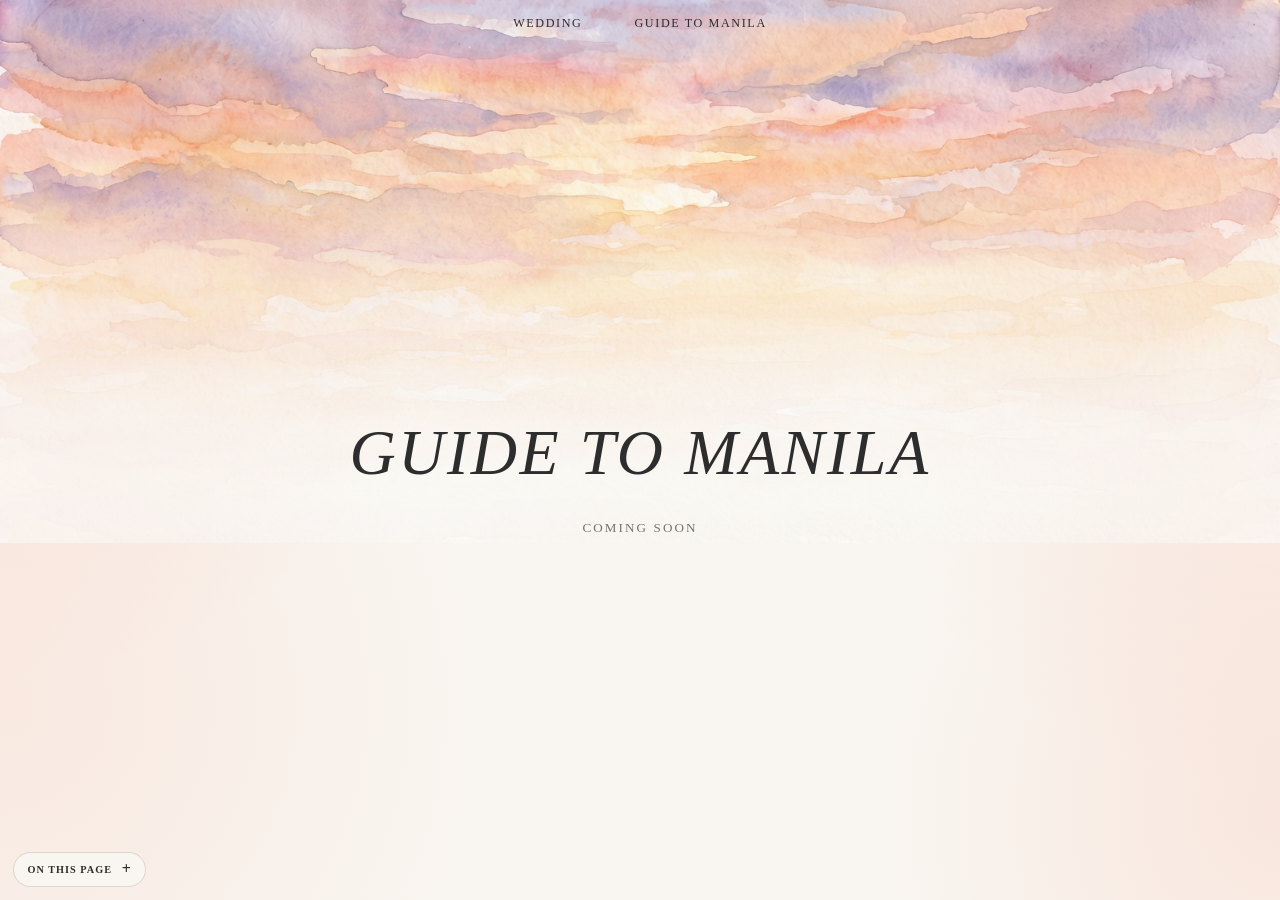
==== commit 505efb69: "keep the desktop sidebar nav hidden as an On this Page button, similar to mobile" ====
--- a/guide-to-manila.html
+++ b/guide-to-manila.html
@@ -4,7 +4,7 @@
     <meta charset="UTF-8" />
     <meta name="viewport" content="width=device-width, initial-scale=1.0" />
     <title>Guide to Manila — Shawn &amp; Lizzy</title>
-    <link rel="stylesheet" href="styles.css?v=119" />
+    <link rel="stylesheet" href="styles.css?v=116" />
   </head>
   <body class="guide-page site-content-live">
     <main class="page">
--- a/styles.css
+++ b/styles.css
@@ -829,15 +829,34 @@
 }
 
 .page-sidebar {
-  left: clamp(0.75rem, 2vw, 2rem);
+  bottom: max(0.8rem, env(safe-area-inset-bottom));
+  left: max(0.8rem, env(safe-area-inset-left));
   position: fixed;
-  top: 50%;
-  transform: translateY(-50%);
-  z-index: 19;
+  top: auto;
+  transform: none;
+  z-index: 30;
 }
 
 .page-sidebar-toggle {
-  display: none;
+  align-items: center;
+  backdrop-filter: blur(10px);
+  background: rgba(249, 246, 241, 0.94);
+  border: 1px solid rgba(222, 213, 200, 0.92);
+  border-radius: 999px;
+  color: inherit;
+  cursor: pointer;
+  display: flex;
+  font: 700 0.64rem "Baskerville", "Times New Roman", serif;
+  gap: 0.6rem;
+  letter-spacing: 0.1em;
+  padding: 0.65rem 0.85rem;
+  text-transform: uppercase;
+}
+
+.page-sidebar-toggle-mark {
+  font-size: 1rem;
+  line-height: 0.8;
+  transition: transform 160ms ease;
 }
 
 .page-sidebar-links {
@@ -846,9 +865,12 @@
   border: 1px solid rgba(222, 213, 200, 0.88);
   border-radius: 12px;
   box-shadow: 0 8px 24px rgba(67, 55, 42, 0.06);
-  display: grid;
+  bottom: calc(100% + 0.55rem);
+  display: none;
   gap: 0.15rem;
+  left: 0;
   padding: 0.65rem;
+  position: absolute;
   width: 9.5rem;
 }
 
@@ -877,6 +899,14 @@
   background: rgba(242, 94, 55, 0.09);
   color: var(--accent);
   outline: none;
+}
+
+.page-sidebar.is-open .page-sidebar-links {
+  display: grid;
+}
+
+.page-sidebar.is-open .page-sidebar-toggle-mark {
+  transform: rotate(45deg);
 }
 
 .hero {
@@ -1066,7 +1096,7 @@
 h2 {
   /* Matches .parents */
   font-size: 1.12rem;
-  font-weight: 700;
+  font-weight: 400;
   letter-spacing: 0.05em;
   line-height: 1.5;
   margin: 0;
@@ -1304,32 +1334,6 @@
   margin: 0 0 1rem;
 }
 
-@media (min-width: 721px) {
-  .hero-quote,
-  .hero-kicker {
-    font-size: clamp(1.1rem, 1.55vw, 1.35rem);
-  }
-
-  .invitation-copy {
-    font-size: clamp(1.12rem, 1.6vw, 1.4rem);
-  }
-
-  .entourage-intro {
-    font-size: 1.1rem;
-  }
-
-  .role-label {
-    font-size: 1.16rem;
-  }
-
-  .gifts p,
-  #rsvp-seat-copy,
-  .rsvp-deadline-copy {
-    font-size: 1.1rem;
-  }
-
-}
-
 .name-list {
   letter-spacing: 0.06em;
   line-height: 1.55;
@@ -1522,12 +1526,6 @@
   margin-bottom: 1.15rem;
   padding-inline: 0.2rem;
   width: 100%;
-}
-
-@media (min-width: 721px) {
-  .rsvp-card .form-label {
-    font-size: 1.08rem;
-  }
 }
 
 .rsvp-welcome,
@@ -1752,19 +1750,7 @@
 }
 
 .guide-page .page {
-  background: var(--bg);
   min-height: 100dvh;
-}
-
-/* The sunset artwork already fades to the site's paper tone. Removing the
-   global peach splotches here lets that fade continue cleanly into the page. */
-.guide-page {
-  background: var(--bg);
-}
-
-.guide-page .page::before {
-  -webkit-mask-image: linear-gradient(to bottom, #000 0%, #000 58%, transparent 100%);
-  mask-image: linear-gradient(to bottom, #000 0%, #000 58%, transparent 100%);
 }
 
 .guide-placeholder {
@@ -1820,53 +1806,6 @@
   .secondary-sponsor-pair .entourage-pair {
     grid-template-columns: 1fr;
     row-gap: 0.65rem;
-  }
-}
-
-@media (max-width: 1100px) {
-  .page-sidebar {
-    bottom: max(0.8rem, env(safe-area-inset-bottom));
-    left: max(0.8rem, env(safe-area-inset-left));
-    top: auto;
-    transform: none;
-    z-index: 30;
-  }
-
-  .page-sidebar-toggle {
-    align-items: center;
-    backdrop-filter: blur(10px);
-    background: rgba(249, 246, 241, 0.94);
-    border: 1px solid rgba(222, 213, 200, 0.92);
-    border-radius: 999px;
-    color: inherit;
-    cursor: pointer;
-    display: flex;
-    font: 700 0.64rem "Baskerville", "Times New Roman", serif;
-    gap: 0.6rem;
-    letter-spacing: 0.1em;
-    padding: 0.65rem 0.85rem;
-    text-transform: uppercase;
-  }
-
-  .page-sidebar-toggle-mark {
-    font-size: 1rem;
-    line-height: 0.8;
-    transition: transform 160ms ease;
-  }
-
-  .page-sidebar-links {
-    bottom: calc(100% + 0.55rem);
-    display: none;
-    left: 0;
-    position: absolute;
-  }
-
-  .page-sidebar.is-open .page-sidebar-links {
-    display: grid;
-  }
-
-  .page-sidebar.is-open .page-sidebar-toggle-mark {
-    transform: rotate(45deg);
   }
 }
 
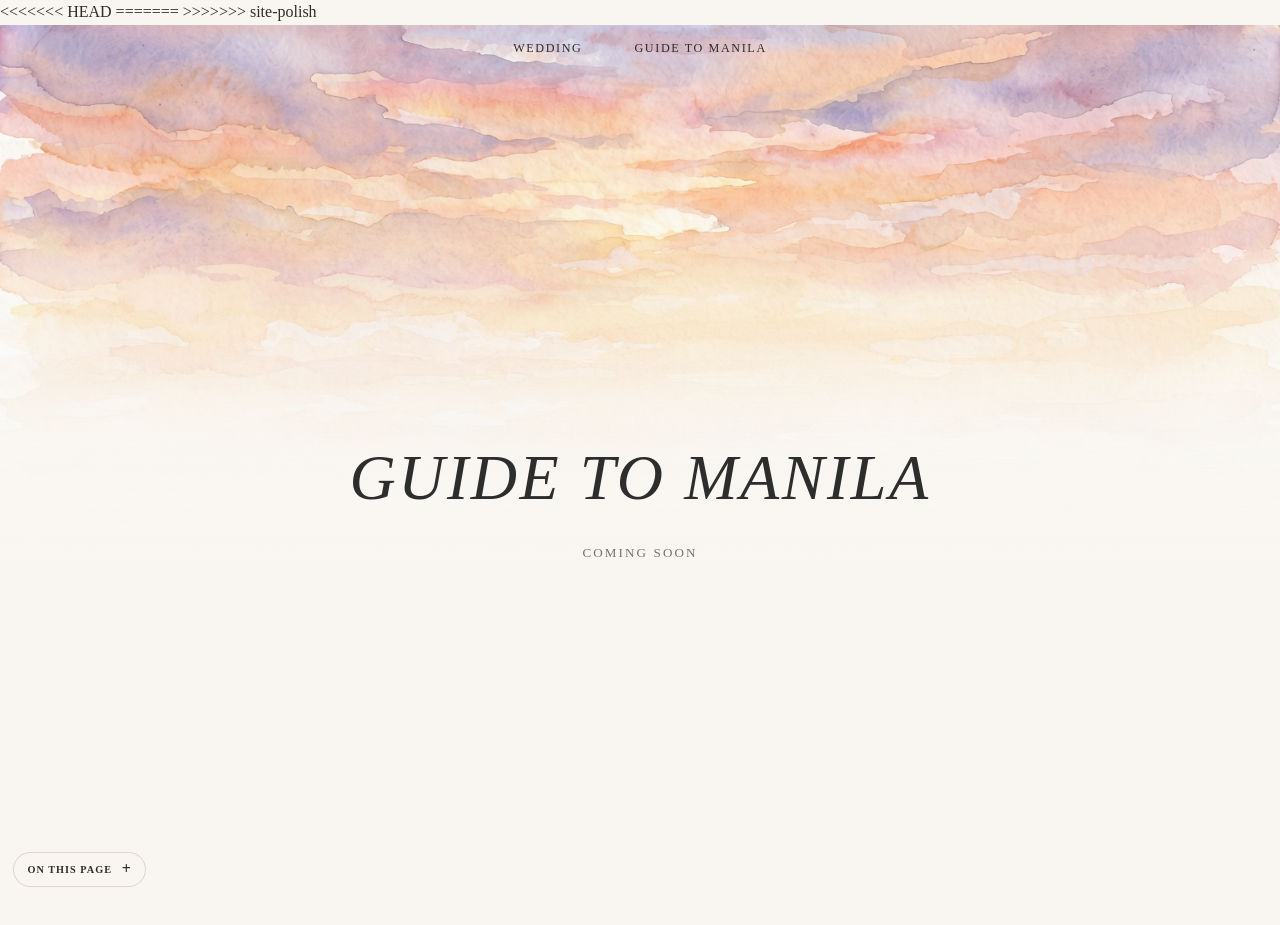
==== commit 3805ad26: "resolve merge conflicts" ====
--- a/guide-to-manila.html
+++ b/guide-to-manila.html
@@ -4,7 +4,11 @@
     <meta charset="UTF-8" />
     <meta name="viewport" content="width=device-width, initial-scale=1.0" />
     <title>Guide to Manila — Shawn &amp; Lizzy</title>
+<<<<<<< HEAD
     <link rel="stylesheet" href="styles.css?v=116" />
+=======
+    <link rel="stylesheet" href="styles.css?v=119" />
+>>>>>>> site-polish
   </head>
   <body class="guide-page site-content-live">
     <main class="page">
--- a/styles.css
+++ b/styles.css
@@ -1096,7 +1096,7 @@
 h2 {
   /* Matches .parents */
   font-size: 1.12rem;
-  font-weight: 400;
+  font-weight: 700;
   letter-spacing: 0.05em;
   line-height: 1.5;
   margin: 0;
@@ -1334,6 +1334,32 @@
   margin: 0 0 1rem;
 }
 
+@media (min-width: 721px) {
+  .hero-quote,
+  .hero-kicker {
+    font-size: clamp(1.1rem, 1.55vw, 1.35rem);
+  }
+
+  .invitation-copy {
+    font-size: clamp(1.12rem, 1.6vw, 1.4rem);
+  }
+
+  .entourage-intro {
+    font-size: 1.1rem;
+  }
+
+  .role-label {
+    font-size: 1.16rem;
+  }
+
+  .gifts p,
+  #rsvp-seat-copy,
+  .rsvp-deadline-copy {
+    font-size: 1.1rem;
+  }
+
+}
+
 .name-list {
   letter-spacing: 0.06em;
   line-height: 1.55;
@@ -1526,6 +1552,12 @@
   margin-bottom: 1.15rem;
   padding-inline: 0.2rem;
   width: 100%;
+}
+
+@media (min-width: 721px) {
+  .rsvp-card .form-label {
+    font-size: 1.08rem;
+  }
 }
 
 .rsvp-welcome,
@@ -1750,7 +1782,19 @@
 }
 
 .guide-page .page {
+  background: var(--bg);
   min-height: 100dvh;
+}
+
+/* The sunset artwork already fades to the site's paper tone. Removing the
+   global peach splotches here lets that fade continue cleanly into the page. */
+.guide-page {
+  background: var(--bg);
+}
+
+.guide-page .page::before {
+  -webkit-mask-image: linear-gradient(to bottom, #000 0%, #000 58%, transparent 100%);
+  mask-image: linear-gradient(to bottom, #000 0%, #000 58%, transparent 100%);
 }
 
 .guide-placeholder {
--- a/styles.css
+++ b/styles.css
@@ -1096,7 +1096,7 @@
 h2 {
   /* Matches .parents */
   font-size: 1.12rem;
-  font-weight: 400;
+  font-weight: 700;
   letter-spacing: 0.05em;
   line-height: 1.5;
   margin: 0;
@@ -1334,6 +1334,32 @@
   margin: 0 0 1rem;
 }
 
+@media (min-width: 721px) {
+  .hero-quote,
+  .hero-kicker {
+    font-size: clamp(1.1rem, 1.55vw, 1.35rem);
+  }
+
+  .invitation-copy {
+    font-size: clamp(1.12rem, 1.6vw, 1.4rem);
+  }
+
+  .entourage-intro {
+    font-size: 1.1rem;
+  }
+
+  .role-label {
+    font-size: 1.16rem;
+  }
+
+  .gifts p,
+  #rsvp-seat-copy,
+  .rsvp-deadline-copy {
+    font-size: 1.1rem;
+  }
+
+}
+
 .name-list {
   letter-spacing: 0.06em;
   line-height: 1.55;
@@ -1526,6 +1552,12 @@
   margin-bottom: 1.15rem;
   padding-inline: 0.2rem;
   width: 100%;
+}
+
+@media (min-width: 721px) {
+  .rsvp-card .form-label {
+    font-size: 1.08rem;
+  }
 }
 
 .rsvp-welcome,
@@ -1750,7 +1782,19 @@
 }
 
 .guide-page .page {
+  background: var(--bg);
   min-height: 100dvh;
+}
+
+/* The sunset artwork already fades to the site's paper tone. Removing the
+   global peach splotches here lets that fade continue cleanly into the page. */
+.guide-page {
+  background: var(--bg);
+}
+
+.guide-page .page::before {
+  -webkit-mask-image: linear-gradient(to bottom, #000 0%, #000 58%, transparent 100%);
+  mask-image: linear-gradient(to bottom, #000 0%, #000 58%, transparent 100%);
 }
 
 .guide-placeholder {
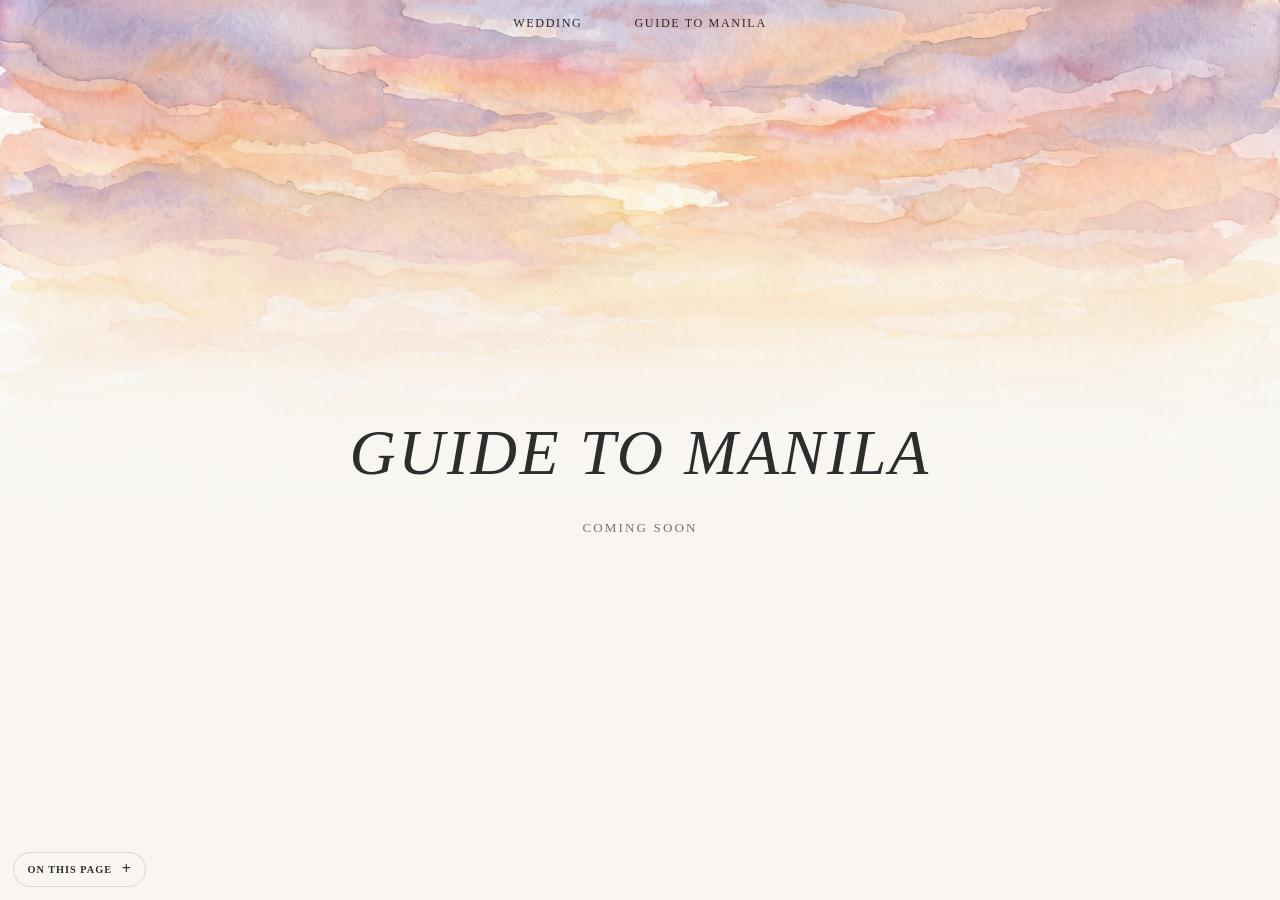
==== commit 9301a12e: "removed HEAD merge conflict marker" ====
--- a/guide-to-manila.html
+++ b/guide-to-manila.html
@@ -4,11 +4,7 @@
     <meta charset="UTF-8" />
     <meta name="viewport" content="width=device-width, initial-scale=1.0" />
     <title>Guide to Manila — Shawn &amp; Lizzy</title>
-<<<<<<< HEAD
-    <link rel="stylesheet" href="styles.css?v=116" />
-=======
     <link rel="stylesheet" href="styles.css?v=119" />
->>>>>>> site-polish
   </head>
   <body class="guide-page site-content-live">
     <main class="page">
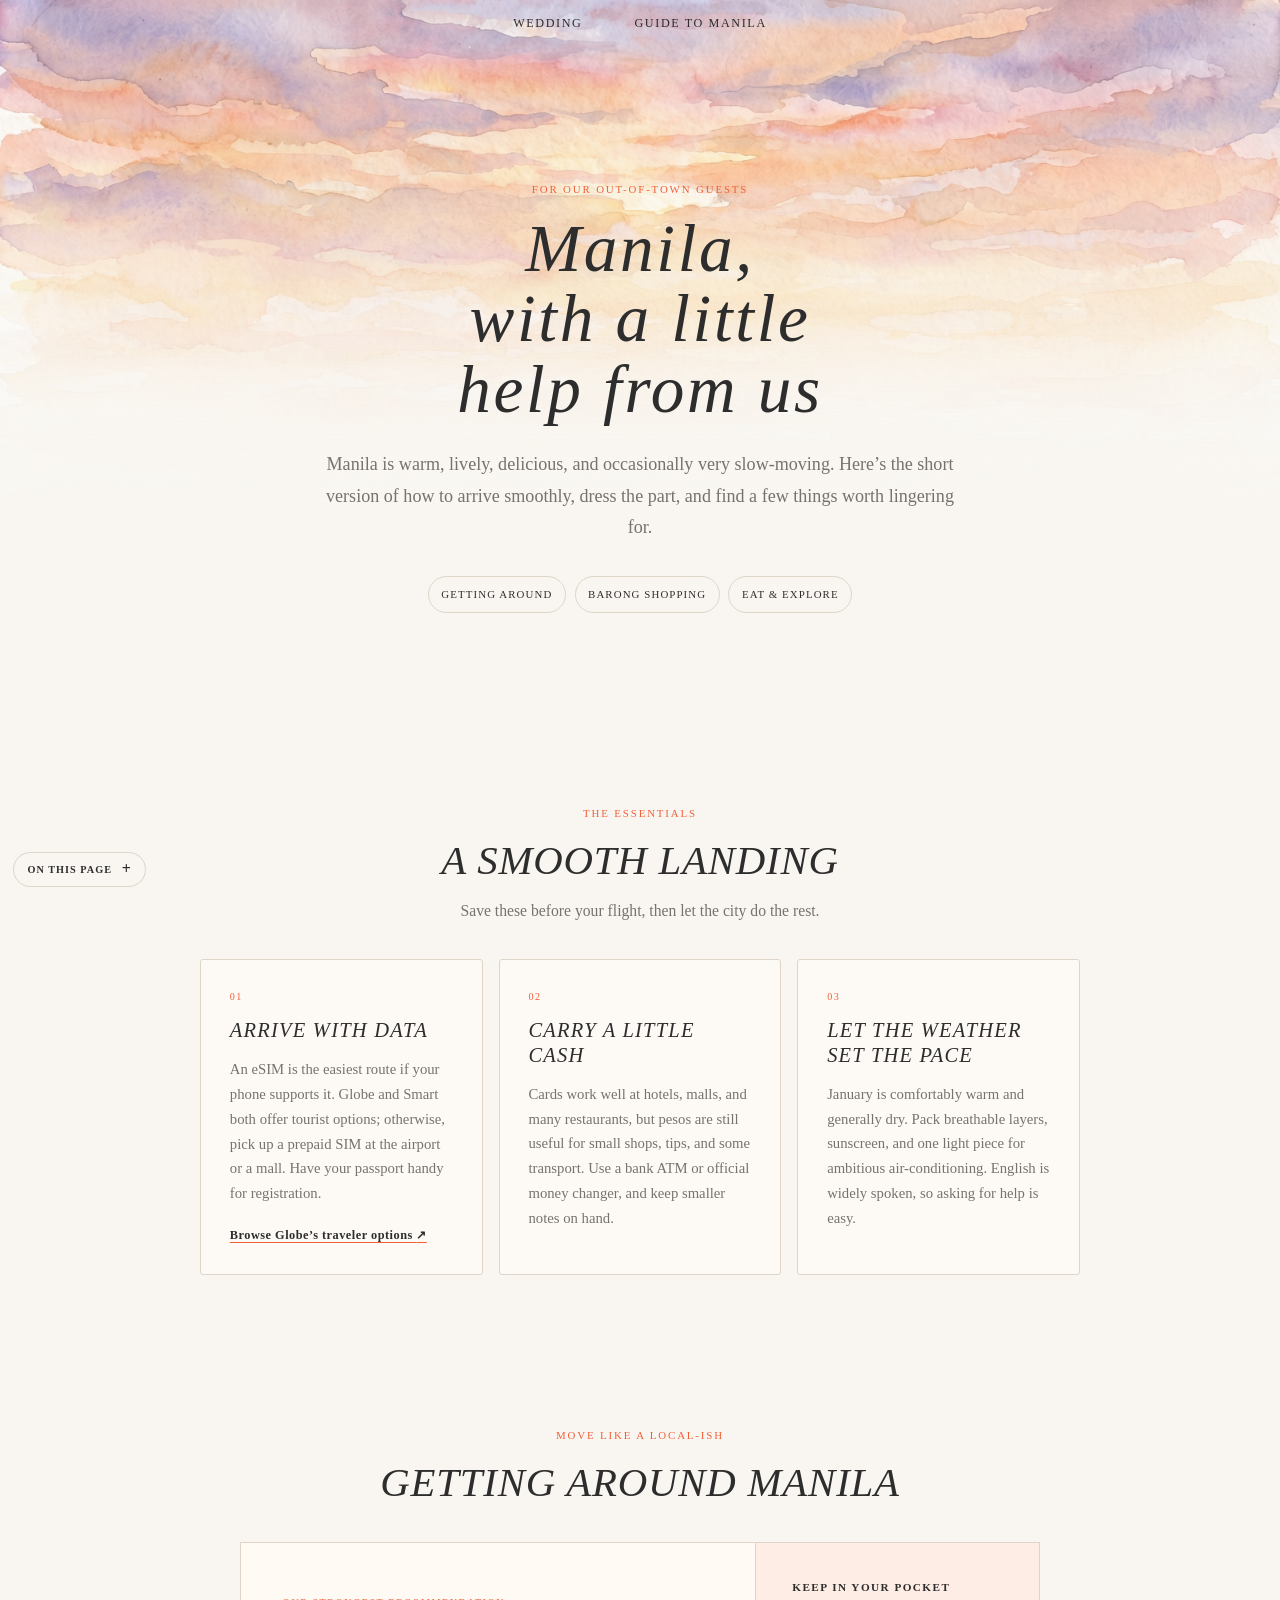
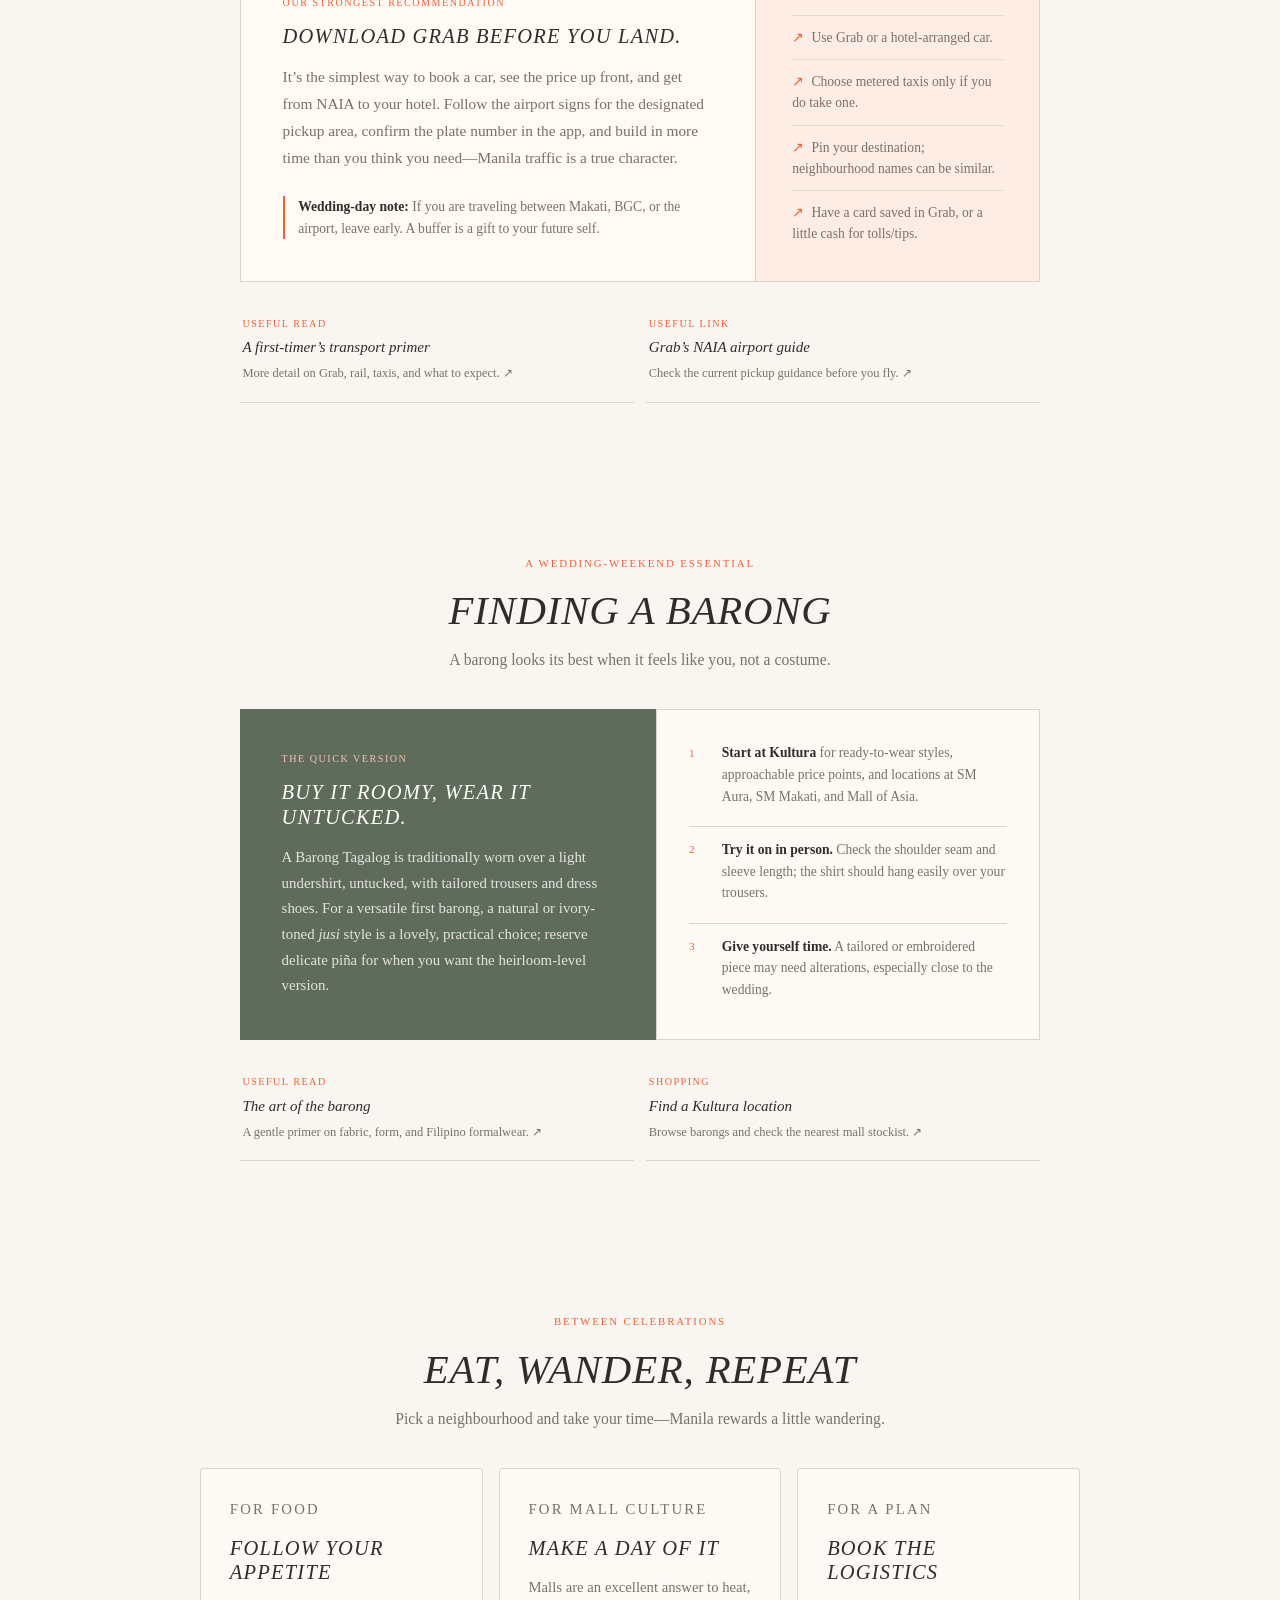
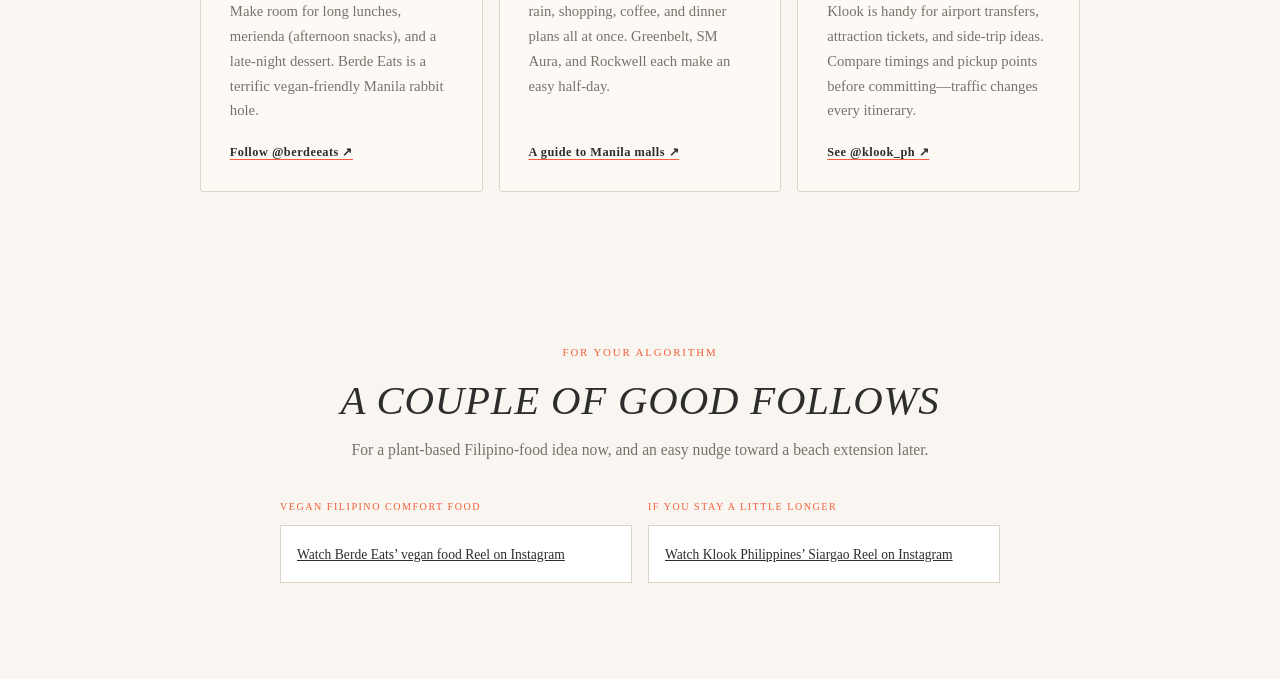
==== commit 7391e28d: "initialize guide to manila content" ====
--- a/guide-to-manila.html
+++ b/guide-to-manila.html
@@ -24,16 +24,208 @@
           <span class="page-sidebar-toggle-mark" aria-hidden="true">+</span>
         </button>
         <div class="page-sidebar-links" id="guide-sidebar-links">
-          <a href="#guide">Guide to Manila</a>
+          <a href="#guide">Start here</a>
+          <a href="#getting-around">Getting around</a>
+          <a href="#barong">Barong shopping</a>
+          <a href="#explore">Explore</a>
+          <a href="#reels">Reels</a>
         </div>
       </nav>
 
-      <section class="section guide-placeholder" id="guide">
-        <h1>Guide to Manila</h1>
-        <p>Coming soon</p>
+      <section class="section guide-hero" id="guide">
+        <p class="guide-eyebrow">For our out-of-town guests</p>
+        <h1>Manila, with a little help from us</h1>
+        <p class="guide-lede">
+          Manila is warm, lively, delicious, and occasionally very slow-moving.
+          Here’s the short version of how to arrive smoothly, dress the part, and
+          find a few things worth lingering for.
+        </p>
+        <div class="guide-quick-links" aria-label="Jump to a guide section">
+          <a href="#getting-around">Getting around</a>
+          <a href="#barong">Barong shopping</a>
+          <a href="#explore">Eat &amp; explore</a>
+        </div>
+      </section>
+
+      <section class="section guide-section guide-essentials" aria-labelledby="essentials-title">
+        <div class="guide-section-heading">
+          <p class="guide-eyebrow">The essentials</p>
+          <h2 id="essentials-title">A smooth landing</h2>
+          <p>Save these before your flight, then let the city do the rest.</p>
+        </div>
+
+        <div class="guide-card-grid guide-card-grid--three">
+          <article class="guide-card">
+            <span class="guide-card-number" aria-hidden="true">01</span>
+            <h3>Arrive with data</h3>
+            <p>
+              An eSIM is the easiest route if your phone supports it. Globe and
+              Smart both offer tourist options; otherwise, pick up a prepaid SIM
+              at the airport or a mall. Have your passport handy for registration.
+            </p>
+            <a class="guide-text-link" href="https://www.globe.com.ph/international/traveler-sim" target="_blank" rel="noopener noreferrer">Browse Globe’s traveler options <span aria-hidden="true">↗</span></a>
+          </article>
+
+          <article class="guide-card">
+            <span class="guide-card-number" aria-hidden="true">02</span>
+            <h3>Carry a little cash</h3>
+            <p>
+              Cards work well at hotels, malls, and many restaurants, but pesos
+              are still useful for small shops, tips, and some transport. Use a
+              bank ATM or official money changer, and keep smaller notes on hand.
+            </p>
+          </article>
+
+          <article class="guide-card">
+            <span class="guide-card-number" aria-hidden="true">03</span>
+            <h3>Let the weather set the pace</h3>
+            <p>
+              January is comfortably warm and generally dry. Pack breathable
+              layers, sunscreen, and one light piece for ambitious air-conditioning.
+              English is widely spoken, so asking for help is easy.
+            </p>
+          </article>
+        </div>
+      </section>
+
+      <section class="section guide-section" id="getting-around" aria-labelledby="getting-around-title">
+        <div class="guide-section-heading">
+          <p class="guide-eyebrow">Move like a local-ish</p>
+          <h2 id="getting-around-title">Getting around Manila</h2>
+        </div>
+
+        <div class="guide-feature guide-feature--transport">
+          <div class="guide-feature-copy">
+            <p class="guide-feature-kicker">Our strongest recommendation</p>
+            <h3>Download Grab before you land.</h3>
+            <p>
+              It’s the simplest way to book a car, see the price up front, and get
+              from NAIA to your hotel. Follow the airport signs for the designated
+              pickup area, confirm the plate number in the app, and build in more
+              time than you think you need—Manila traffic is a true character.
+            </p>
+            <div class="guide-tip"><strong>Wedding-day note:</strong> If you are traveling between Makati, BGC, or the airport, leave early. A buffer is a gift to your future self.</div>
+          </div>
+          <aside class="guide-checklist" aria-label="Transportation checklist">
+            <h4>Keep in your pocket</h4>
+            <ul>
+              <li>Use Grab or a hotel-arranged car.</li>
+              <li>Choose metered taxis only if you do take one.</li>
+              <li>Pin your destination; neighbourhood names can be similar.</li>
+              <li>Have a card saved in Grab, or a little cash for tolls/tips.</li>
+            </ul>
+          </aside>
+        </div>
+
+        <div class="guide-resource-row">
+          <a class="guide-resource" href="https://3d-universal.com/en/blogs/best-way-to-get-around-manila-for-first-time-visitor.html" target="_blank" rel="noopener noreferrer">
+            <span class="guide-resource-type">Useful read</span>
+            <strong>A first-timer’s transport primer</strong>
+            <span>More detail on Grab, rail, taxis, and what to expect. <span aria-hidden="true">↗</span></span>
+          </a>
+          <a class="guide-resource" href="https://www.grab.com/global/airport-rides/ninoy-aquino-international-airport/" target="_blank" rel="noopener noreferrer">
+            <span class="guide-resource-type">Useful link</span>
+            <strong>Grab’s NAIA airport guide</strong>
+            <span>Check the current pickup guidance before you fly. <span aria-hidden="true">↗</span></span>
+          </a>
+        </div>
+      </section>
+
+      <section class="section guide-section" id="barong" aria-labelledby="barong-title">
+        <div class="guide-section-heading">
+          <p class="guide-eyebrow">A wedding-weekend essential</p>
+          <h2 id="barong-title">Finding a barong</h2>
+          <p>A barong looks its best when it feels like you, not a costume.</p>
+        </div>
+
+        <div class="guide-barong-layout">
+          <article class="guide-barong-note">
+            <p class="guide-feature-kicker">The quick version</p>
+            <h3>Buy it roomy, wear it untucked.</h3>
+            <p>
+              A Barong Tagalog is traditionally worn over a light undershirt,
+              untucked, with tailored trousers and dress shoes. For a versatile
+              first barong, a natural or ivory-toned <em>jusi</em> style is a
+              lovely, practical choice; reserve delicate piña for when you want
+              the heirloom-level version.
+            </p>
+          </article>
+          <div class="guide-barong-steps">
+            <div><span>1</span><p><strong>Start at Kultura</strong> for ready-to-wear styles, approachable price points, and locations at SM Aura, SM Makati, and Mall of Asia.</p></div>
+            <div><span>2</span><p><strong>Try it on in person.</strong> Check the shoulder seam and sleeve length; the shirt should hang easily over your trousers.</p></div>
+            <div><span>3</span><p><strong>Give yourself time.</strong> A tailored or embroidered piece may need alterations, especially close to the wedding.</p></div>
+          </div>
+        </div>
+        <div class="guide-resource-row">
+          <a class="guide-resource" href="https://www.kulturafilipino.com/blogs/news/the-art-of-the-barong" target="_blank" rel="noopener noreferrer">
+            <span class="guide-resource-type">Useful read</span>
+            <strong>The art of the barong</strong>
+            <span>A gentle primer on fabric, form, and Filipino formalwear. <span aria-hidden="true">↗</span></span>
+          </a>
+          <a class="guide-resource" href="https://www.kulturafilipino.com/collections/barong/" target="_blank" rel="noopener noreferrer">
+            <span class="guide-resource-type">Shopping</span>
+            <strong>Find a Kultura location</strong>
+            <span>Browse barongs and check the nearest mall stockist. <span aria-hidden="true">↗</span></span>
+          </a>
+        </div>
+      </section>
+
+      <section class="section guide-section" id="explore" aria-labelledby="explore-title">
+        <div class="guide-section-heading">
+          <p class="guide-eyebrow">Between celebrations</p>
+          <h2 id="explore-title">Eat, wander, repeat</h2>
+          <p>Pick a neighbourhood and take your time—Manila rewards a little wandering.</p>
+        </div>
+        <div class="guide-card-grid guide-card-grid--three guide-card-grid--explore">
+          <article class="guide-card guide-card--place">
+            <p class="guide-place-label">For food</p>
+            <h3>Follow your appetite</h3>
+            <p>Make room for long lunches, merienda (afternoon snacks), and a late-night dessert. Berde Eats is a terrific vegan-friendly Manila rabbit hole.</p>
+            <a class="guide-text-link" href="https://www.instagram.com/berdeeats?igsh=MzRlODBiNWFlZA==" target="_blank" rel="noopener noreferrer">Follow @berdeeats <span aria-hidden="true">↗</span></a>
+          </article>
+          <article class="guide-card guide-card--place">
+            <p class="guide-place-label">For mall culture</p>
+            <h3>Make a day of it</h3>
+            <p>Malls are an excellent answer to heat, rain, shopping, coffee, and dinner plans all at once. Greenbelt, SM Aura, and Rockwell each make an easy half-day.</p>
+            <a class="guide-text-link" href="https://www.holidify.com/pages/malls-in-manila-5322.html" target="_blank" rel="noopener noreferrer">A guide to Manila malls <span aria-hidden="true">↗</span></a>
+          </article>
+          <article class="guide-card guide-card--place">
+            <p class="guide-place-label">For a plan</p>
+            <h3>Book the logistics</h3>
+            <p>Klook is handy for airport transfers, attraction tickets, and side-trip ideas. Compare timings and pickup points before committing—traffic changes every itinerary.</p>
+            <a class="guide-text-link" href="https://www.instagram.com/klook_ph?igsh=MzRlODBiNWFlZA==" target="_blank" rel="noopener noreferrer">See @klook_ph <span aria-hidden="true">↗</span></a>
+          </article>
+        </div>
+      </section>
+
+      <section class="section guide-section guide-reels-section" id="reels" aria-labelledby="reels-title">
+        <div class="guide-section-heading">
+          <p class="guide-eyebrow">For your algorithm</p>
+          <h2 id="reels-title">A couple of good follows</h2>
+          <p>For a plant-based Filipino-food idea now, and an easy nudge toward a beach extension later.</p>
+        </div>
+        <div class="guide-reels-grid">
+          <article class="guide-reel">
+            <p class="guide-place-label">Vegan Filipino comfort food</p>
+            <blockquote class="instagram-media guide-instagram-embed" data-instgrm-permalink="https://www.instagram.com/reel/DbzIfNkvK65/?utm_source=ig_embed&amp;utm_campaign=loading" data-instgrm-version="14">
+              <div>
+                <p><a href="https://www.instagram.com/reel/DbzIfNkvK65/" target="_blank" rel="noopener noreferrer">Watch Berde Eats’ vegan food Reel on Instagram</a></p>
+              </div>
+            </blockquote>
+          </article>
+          <article class="guide-reel">
+            <p class="guide-place-label">If you stay a little longer</p>
+            <blockquote class="instagram-media guide-instagram-embed" data-instgrm-permalink="https://www.instagram.com/reel/CXIczTrAg52/?utm_source=ig_embed&amp;utm_campaign=loading" data-instgrm-version="14">
+              <div>
+                <p><a href="https://www.instagram.com/reel/CXIczTrAg52/" target="_blank" rel="noopener noreferrer">Watch Klook Philippines’ Siargao Reel on Instagram</a></p>
+              </div>
+            </blockquote>
+          </article>
+        </div>
       </section>
     </main>
 
     <script src="site-nav.js?v=1"></script>
+    <script async src="https://www.instagram.com/embed.js"></script>
   </body>
 </html>
--- a/styles.css
+++ b/styles.css
@@ -1797,29 +1797,376 @@
   mask-image: linear-gradient(to bottom, #000 0%, #000 58%, transparent 100%);
 }
 
-.guide-placeholder {
+.guide-hero {
   align-items: center;
   display: flex;
   flex-direction: column;
   justify-content: center;
-  min-height: calc(100dvh - 3.5rem);
-}
-
-.guide-placeholder h1 {
-  font-size: clamp(2rem, 6vw, 4rem);
+  min-height: min(42rem, calc(100dvh - 3.5rem));
+  padding-bottom: 5.5rem;
+  padding-top: 7rem;
+}
+
+.guide-eyebrow {
+  color: var(--accent);
+  font-size: 0.68rem;
+  letter-spacing: 0.17em;
+  margin: 0 0 1rem;
+  text-transform: uppercase;
+}
+
+.guide-hero h1 {
+  font-size: clamp(2rem, 6vw, 4.2rem);
   font-style: italic;
   font-weight: 400;
   letter-spacing: 0.04em;
-  margin: 0 0 1rem;
+  line-height: 1.05;
+  margin: 0;
+  max-width: 11ch;
+}
+
+.guide-lede {
+  color: var(--text-muted);
+  font-size: clamp(1rem, 2vw, 1.13rem);
+  line-height: 1.75;
+  margin: 1.5rem auto 0;
+  max-width: 40rem;
+}
+
+.guide-quick-links {
+  display: flex;
+  flex-wrap: wrap;
+  gap: 0.55rem;
+  justify-content: center;
+  margin-top: 2rem;
+}
+
+.guide-quick-links a {
+  border: 1px solid var(--border);
+  border-radius: 999px;
+  color: var(--text);
+  font-size: 0.68rem;
+  letter-spacing: 0.1em;
+  padding: 0.55rem 0.78rem;
+  text-decoration: none;
   text-transform: uppercase;
-}
-
-.guide-placeholder p {
+  transition: background 160ms ease, border-color 160ms ease, color 160ms ease;
+}
+
+.guide-quick-links a:hover,
+.guide-quick-links a:focus-visible {
+  background: var(--accent);
+  border-color: var(--accent);
+  color: #fff;
+  outline: none;
+}
+
+.guide-section {
+  padding-top: 5.25rem;
+}
+
+.guide-section-heading {
+  margin: 0 auto 2.2rem;
+  max-width: 43rem;
+}
+
+.guide-section-heading h2 {
+  font-size: clamp(1.75rem, 4vw, 2.55rem);
+  font-style: italic;
+  font-weight: 400;
+  letter-spacing: 0.02em;
+  line-height: 1.16;
+  margin: 0;
+}
+
+.guide-section-heading > p:last-child {
   color: var(--text-muted);
-  font-size: 0.82rem;
-  letter-spacing: 0.16em;
+  font-size: 0.98rem;
+  line-height: 1.7;
+  margin: 0.8rem auto 0;
+}
+
+.guide-card-grid {
+  display: grid;
+  gap: 1rem;
+  text-align: left;
+}
+
+.guide-card-grid--three {
+  grid-template-columns: repeat(3, 1fr);
+}
+
+.guide-card {
+  background: rgba(255, 253, 249, 0.72);
+  border: 1px solid var(--border);
+  border-radius: 3px;
+  display: flex;
+  flex-direction: column;
+  min-height: 100%;
+  padding: clamp(1.25rem, 3vw, 1.8rem);
+  position: relative;
+  text-align: left;
+}
+
+.guide-card-number,
+.guide-place-label,
+.guide-feature-kicker,
+.guide-resource-type {
+  color: var(--accent);
+  font-size: 0.63rem;
+  letter-spacing: 0.15em;
+  text-transform: uppercase;
+}
+
+.guide-card h3,
+.guide-feature h3,
+.guide-barong-note h3 {
+  font-size: 1.28rem;
+  font-style: italic;
+  font-weight: 400;
+  line-height: 1.2;
+  margin: 0.85rem 0 0;
+}
+
+.guide-card p {
+  color: var(--text-muted);
+  font-size: 0.92rem;
+  line-height: 1.68;
+  margin: 0.9rem 0 0;
+}
+
+.guide-text-link {
+  color: var(--text);
+  font-size: 0.77rem;
+  font-weight: 700;
+  letter-spacing: 0.04em;
+  margin-top: auto;
+  padding-top: 1.25rem;
+  text-decoration-color: var(--accent);
+  text-decoration-thickness: 1px;
+  text-underline-offset: 0.25em;
+}
+
+.guide-text-link:hover,
+.guide-text-link:focus-visible {
+  color: var(--accent);
+}
+
+.guide-feature {
+  background: #fffaf4;
+  border: 1px solid var(--border);
+  display: grid;
+  grid-template-columns: minmax(0, 1.45fr) minmax(14rem, 0.8fr);
+  margin: 0 auto;
+  max-width: 800px;
+  text-align: left;
+}
+
+.guide-feature-copy {
+  padding: clamp(1.45rem, 4vw, 2.6rem);
+}
+
+.guide-feature-copy > p:not(.guide-feature-kicker) {
+  color: var(--text-muted);
+  font-size: 0.96rem;
+  line-height: 1.75;
+  margin: 1rem 0 0;
+}
+
+.guide-tip {
+  border-left: 2px solid var(--accent);
+  color: var(--text-muted);
+  font-size: 0.85rem;
+  line-height: 1.6;
+  margin-top: 1.5rem;
+  padding-left: 0.85rem;
+}
+
+.guide-tip strong {
+  color: var(--text);
+}
+
+.guide-checklist {
+  background: rgba(242, 94, 55, 0.08);
+  border-left: 1px solid var(--border);
+  padding: clamp(1.45rem, 4vw, 2.25rem);
+}
+
+.guide-checklist h4 {
+  font-size: 0.7rem;
+  letter-spacing: 0.13em;
   margin: 0;
   text-transform: uppercase;
+}
+
+.guide-checklist ul {
+  color: var(--text-muted);
+  font-size: 0.85rem;
+  line-height: 1.55;
+  list-style: none;
+  margin: 1.15rem 0 0;
+  padding: 0;
+}
+
+.guide-checklist li {
+  border-top: 1px solid rgba(222, 213, 200, 0.9);
+  padding: 0.7rem 0;
+}
+
+.guide-checklist li:last-child {
+  padding-bottom: 0;
+}
+
+.guide-checklist li::before {
+  color: var(--accent);
+  content: "↗";
+  margin-right: 0.45rem;
+}
+
+.guide-resource-row {
+  display: grid;
+  gap: 0.8rem;
+  grid-template-columns: repeat(2, 1fr);
+  margin: 1rem auto 0;
+  max-width: 800px;
+  text-align: left;
+}
+
+.guide-resource {
+  border-bottom: 1px solid var(--border);
+  color: var(--text-muted);
+  display: grid;
+  font-size: 0.78rem;
+  gap: 0.35rem;
+  line-height: 1.5;
+  padding: 1.1rem 0.15rem 1.15rem;
+  text-decoration: none;
+  transition: color 160ms ease;
+}
+
+.guide-resource strong {
+  color: var(--text);
+  font-size: 0.94rem;
+  font-style: italic;
+  font-weight: 400;
+}
+
+.guide-resource:hover,
+.guide-resource:focus-visible,
+.guide-resource:hover strong,
+.guide-resource:focus-visible strong {
+  color: var(--accent);
+}
+
+.guide-barong-layout {
+  display: grid;
+  grid-template-columns: minmax(0, 1.04fr) minmax(0, 0.96fr);
+  margin: 0 auto;
+  max-width: 800px;
+  text-align: left;
+}
+
+.guide-barong-note {
+  background: #5f6b5b;
+  color: #fffdf9;
+  padding: clamp(1.6rem, 4vw, 2.6rem);
+}
+
+.guide-barong-note .guide-feature-kicker {
+  color: #f5c3b4;
+  margin: 0;
+}
+
+.guide-barong-note p:not(.guide-feature-kicker) {
+  color: rgba(255, 253, 249, 0.84);
+  font-size: 0.93rem;
+  line-height: 1.72;
+  margin: 1rem 0 0;
+}
+
+.guide-barong-steps {
+  background: rgba(255, 253, 249, 0.72);
+  border: 1px solid var(--border);
+  display: grid;
+  padding: clamp(1.25rem, 3vw, 2rem);
+}
+
+.guide-barong-steps > div {
+  align-items: start;
+  display: grid;
+  gap: 0.85rem;
+  grid-template-columns: 1.2rem 1fr;
+}
+
+.guide-barong-steps > div + div {
+  border-top: 1px solid var(--border);
+  margin-top: 0.75rem;
+  padding-top: 0.75rem;
+}
+
+.guide-barong-steps span {
+  color: var(--accent);
+  font-size: 0.7rem;
+  padding-top: 0.14rem;
+}
+
+.guide-barong-steps p {
+  color: var(--text-muted);
+  font-size: 0.85rem;
+  line-height: 1.6;
+  margin: 0;
+}
+
+.guide-barong-steps strong {
+  color: var(--text);
+}
+
+.guide-card--place .guide-place-label {
+  margin: 0;
+}
+
+.guide-reels-section {
+  padding-bottom: 6rem;
+}
+
+.guide-reels-grid {
+  align-items: start;
+  display: grid;
+  gap: 1rem;
+  grid-template-columns: repeat(2, minmax(0, 1fr));
+  margin: 0 auto;
+  max-width: 720px;
+}
+
+.guide-reel {
+  min-width: 0;
+  text-align: left;
+}
+
+.guide-reel > .guide-place-label {
+  margin: 0 0 0.65rem;
+}
+
+.guide-instagram-embed {
+  background: #fff;
+  border: 1px solid var(--border) !important;
+  border-radius: 0 !important;
+  box-shadow: none !important;
+  margin: 0 !important;
+  max-width: none !important;
+  min-width: 0 !important;
+  padding: 1rem !important;
+  width: 100% !important;
+}
+
+.guide-instagram-embed p {
+  margin: 0;
+}
+
+.guide-instagram-embed a {
+  color: var(--text);
+  font-size: 0.85rem;
+}
 }
 
 @media (max-width: 960px) {
@@ -1856,6 +2203,52 @@
 @media (max-width: 720px) {
   .section {
     padding: 2.9rem 0.9rem;
+  }
+
+  .guide-hero {
+    min-height: calc(100dvh - 3.5rem);
+    padding-bottom: 4rem;
+    padding-top: 5rem;
+  }
+
+  .guide-hero h1 {
+    font-size: clamp(2.25rem, 12vw, 3.25rem);
+  }
+
+  .guide-section {
+    padding-top: 4rem;
+  }
+
+  .guide-card-grid--three,
+  .guide-feature,
+  .guide-barong-layout,
+  .guide-reels-grid {
+    grid-template-columns: 1fr;
+  }
+
+  .guide-card-grid {
+    gap: 0.75rem;
+  }
+
+  .guide-feature-copy,
+  .guide-checklist,
+  .guide-barong-note,
+  .guide-barong-steps {
+    padding: 1.35rem;
+  }
+
+  .guide-checklist {
+    border-left: 0;
+    border-top: 1px solid var(--border);
+  }
+
+  .guide-resource-row {
+    grid-template-columns: 1fr;
+    margin-top: 0.75rem;
+  }
+
+  .guide-reels-section {
+    padding-bottom: 4.25rem;
   }
 
   .parents,
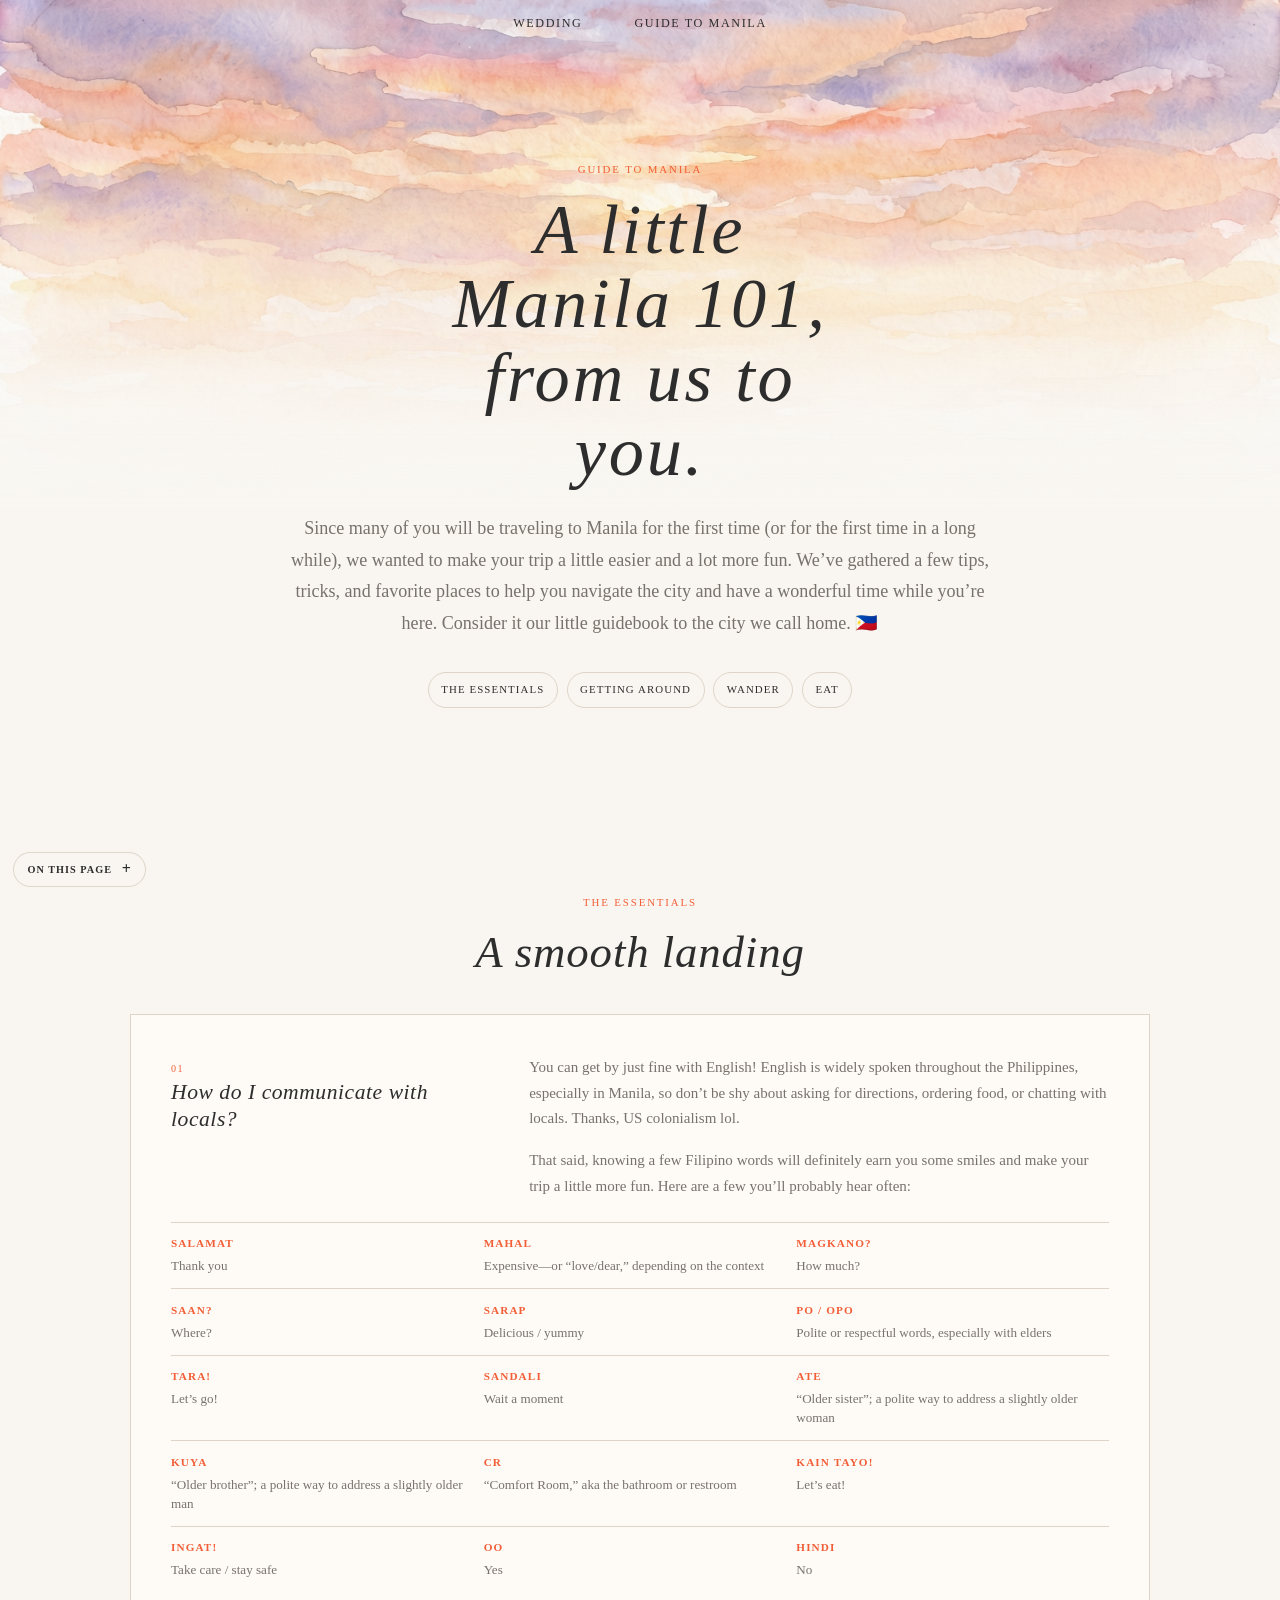
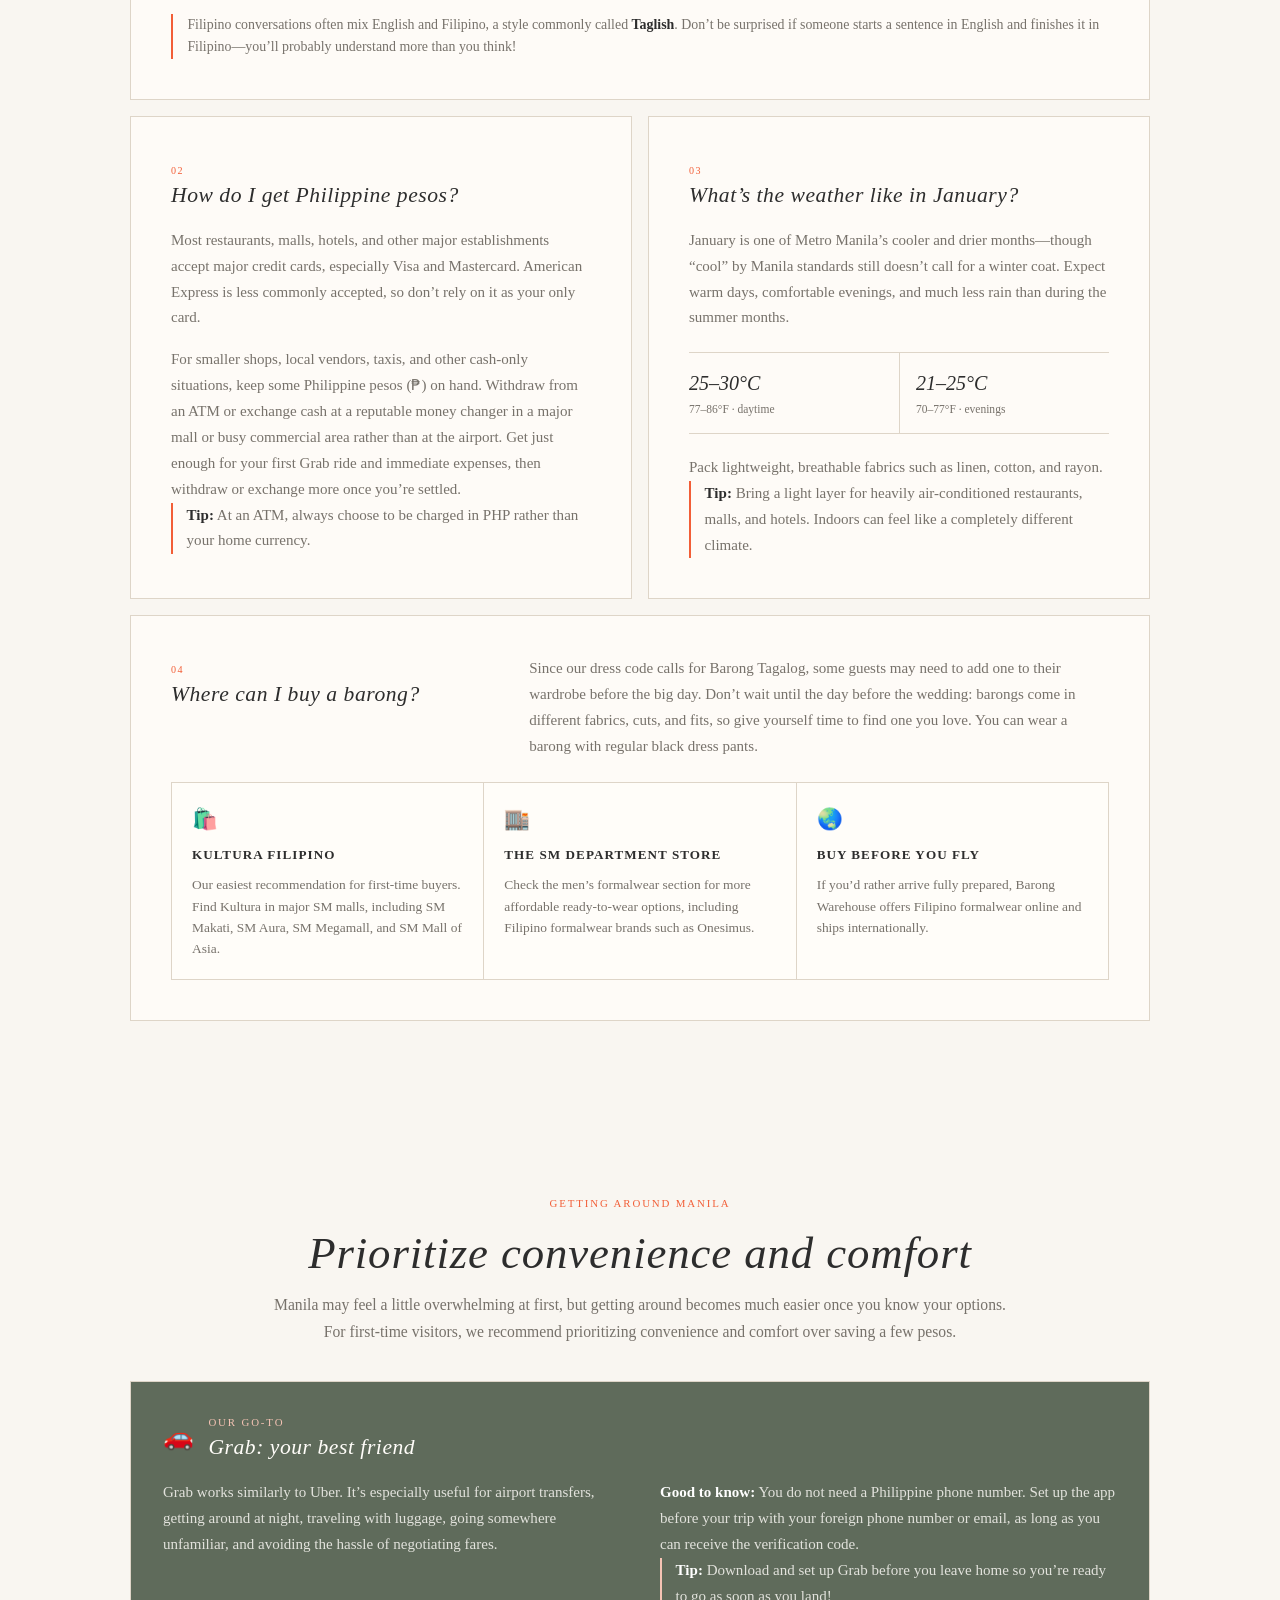
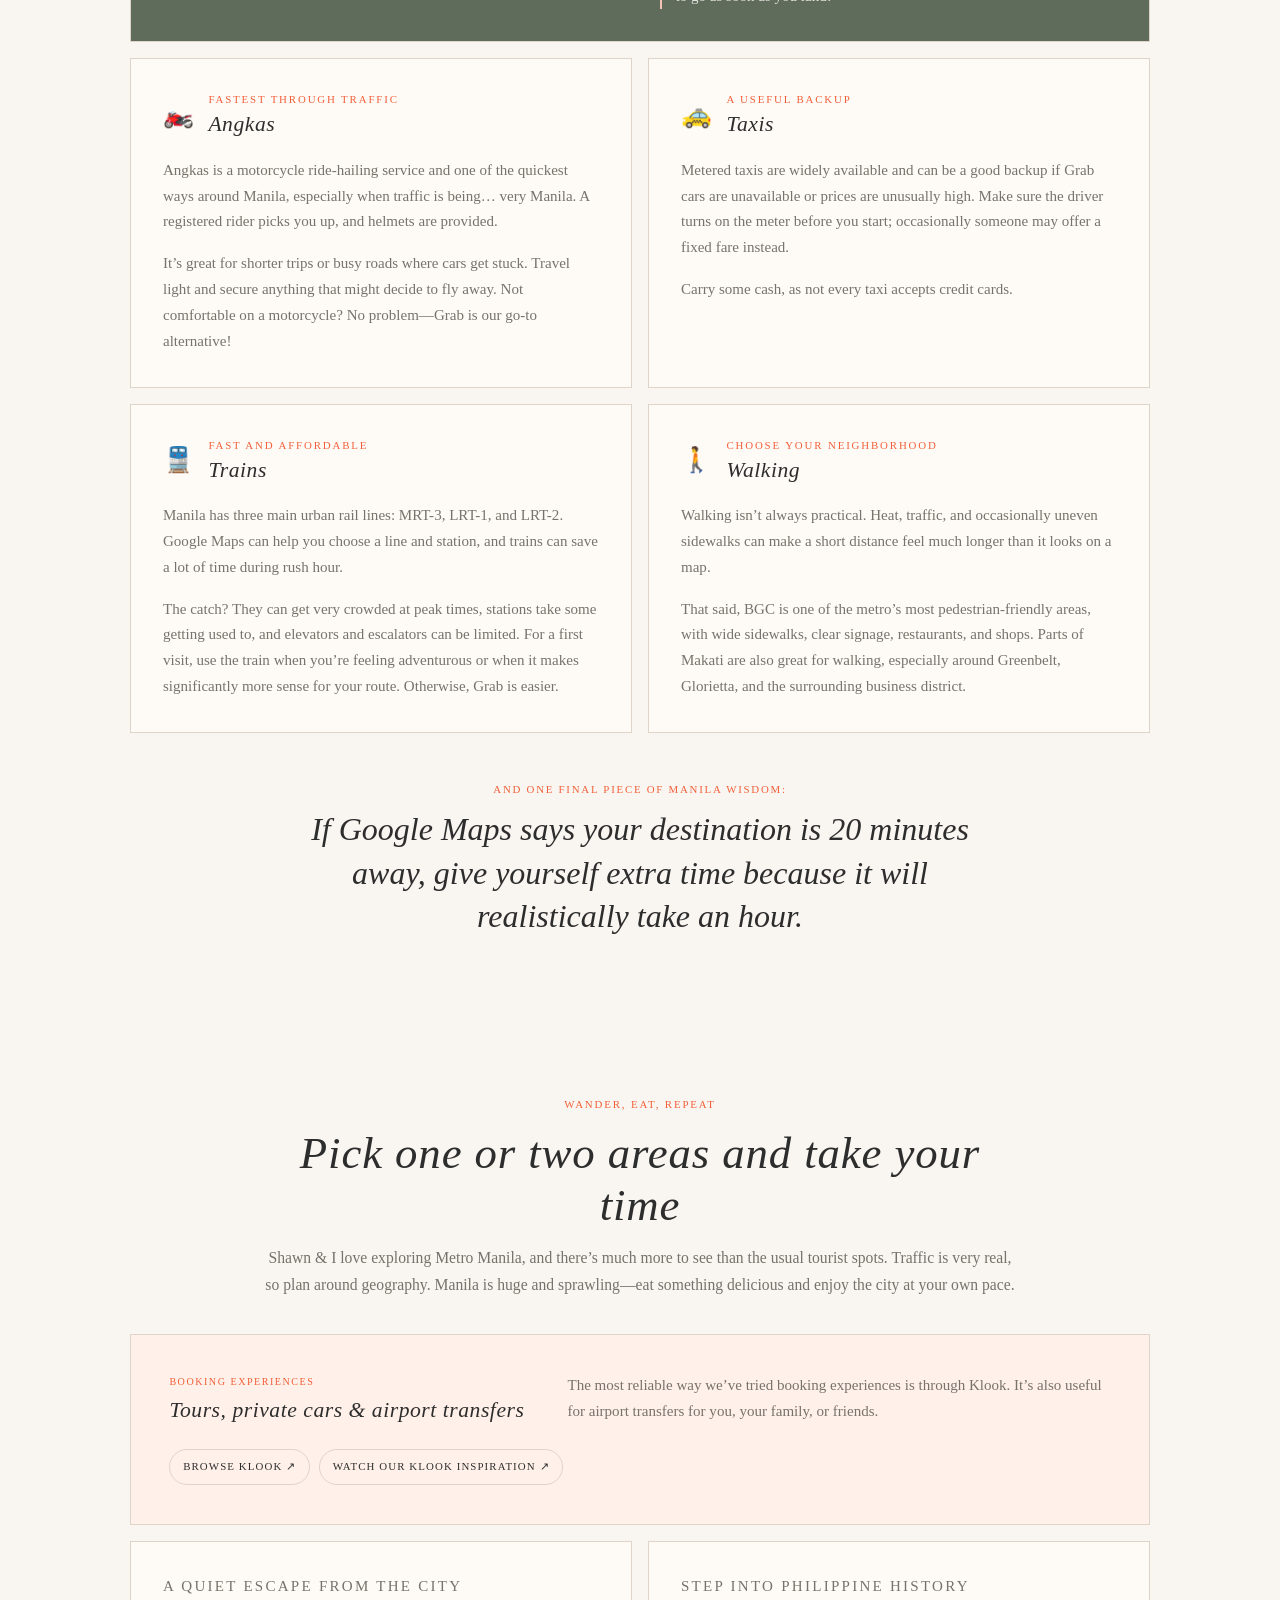
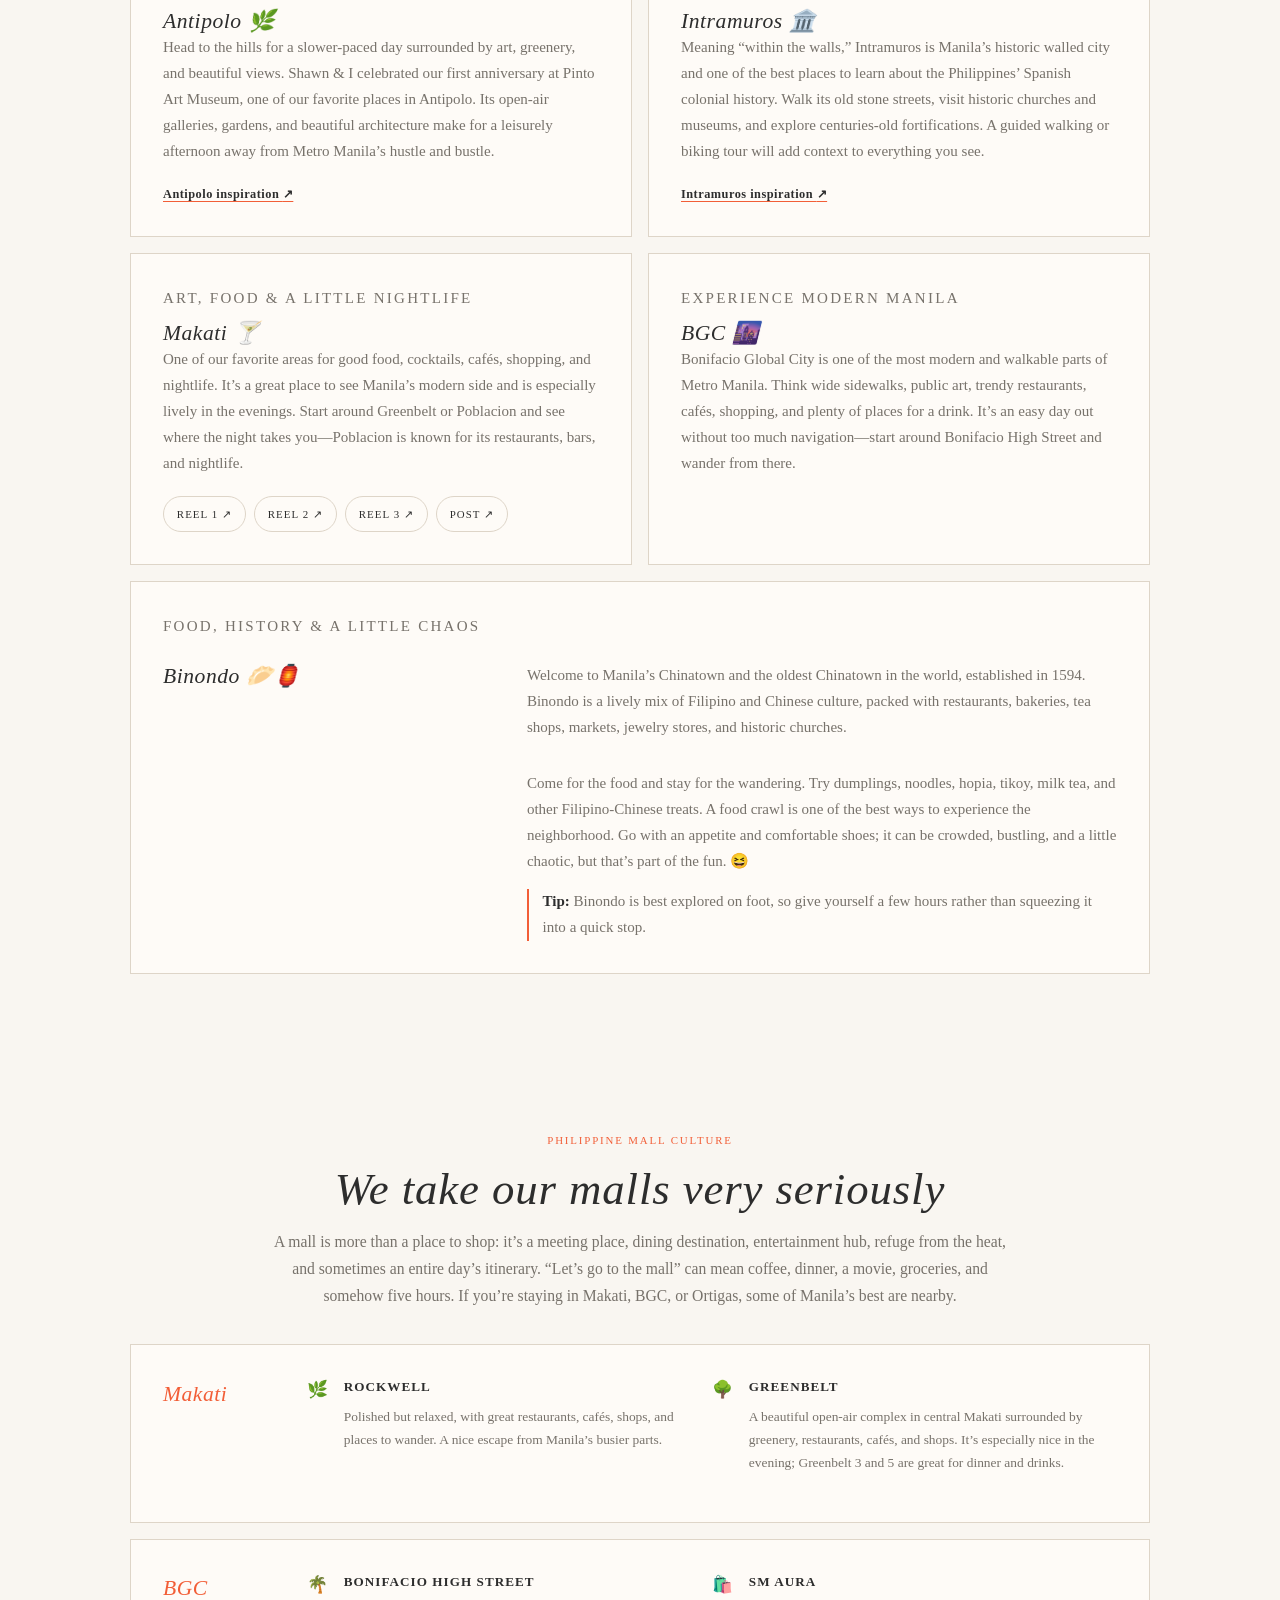
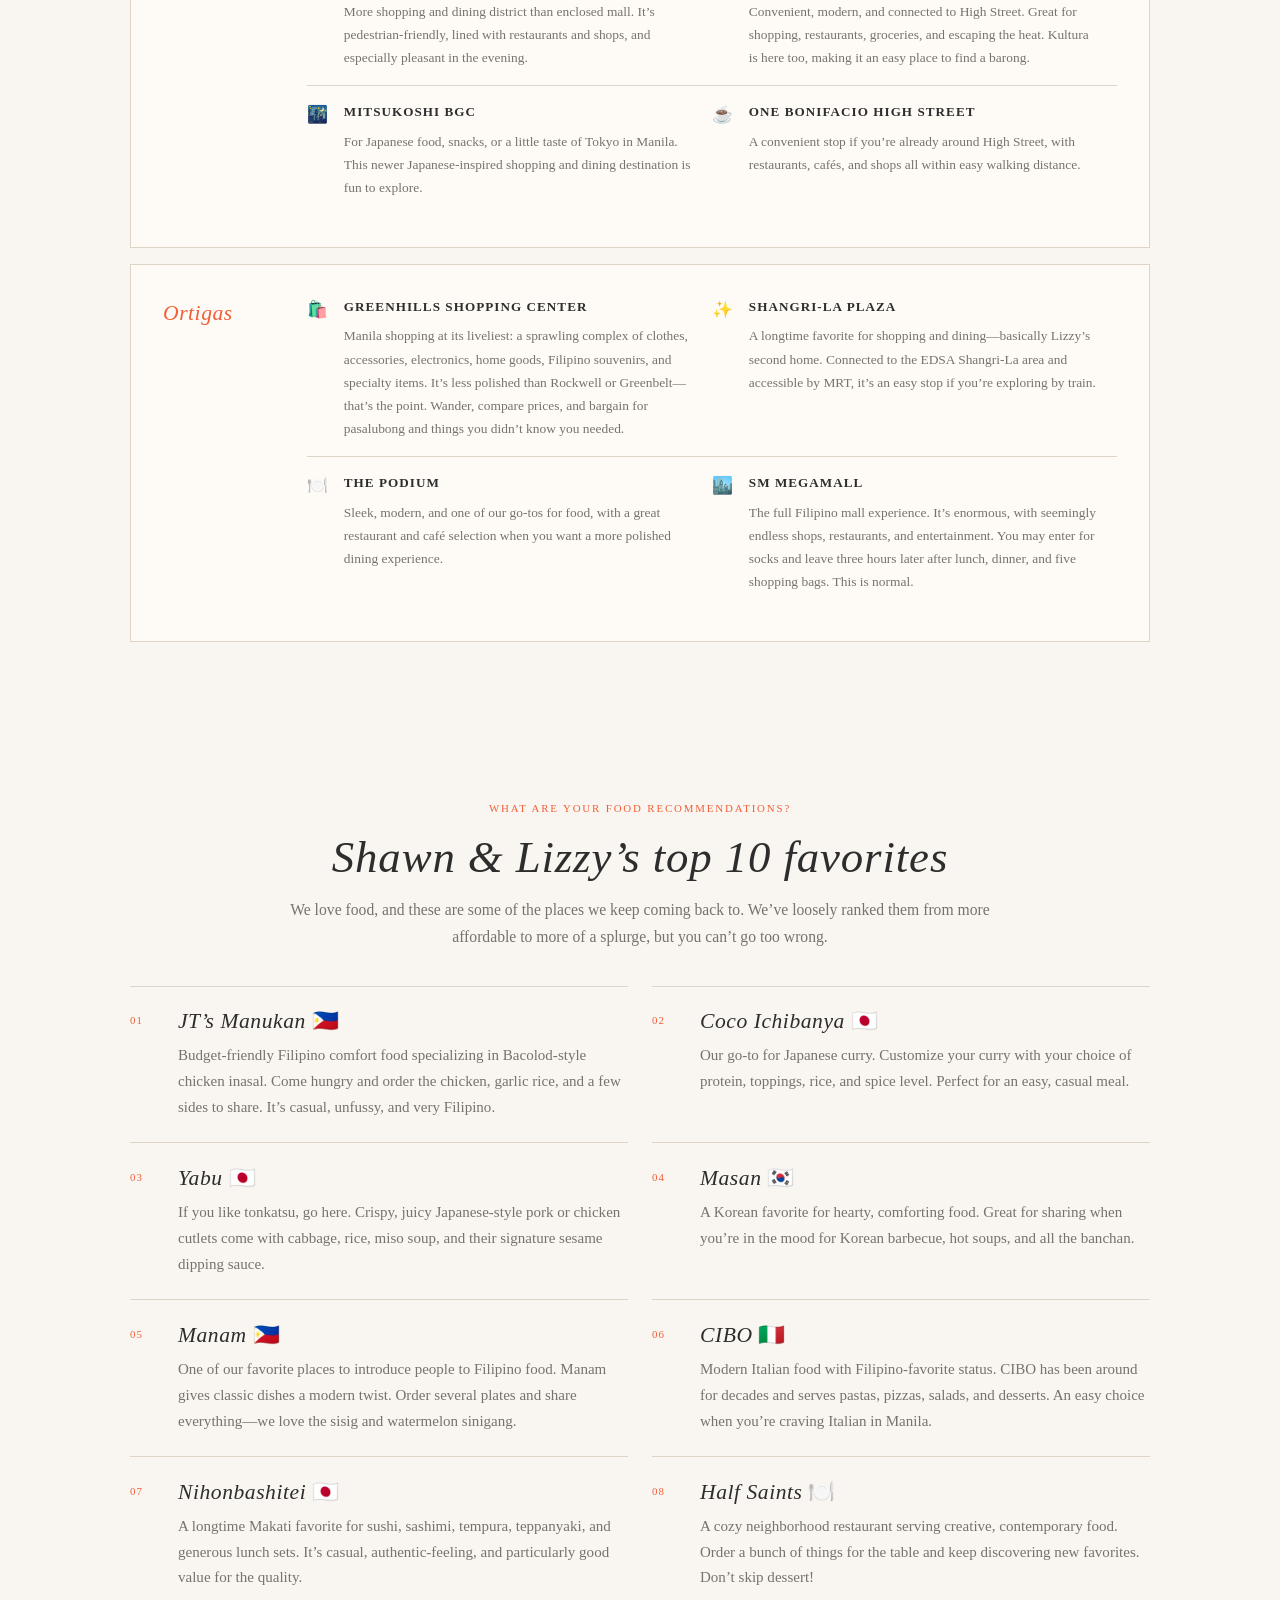
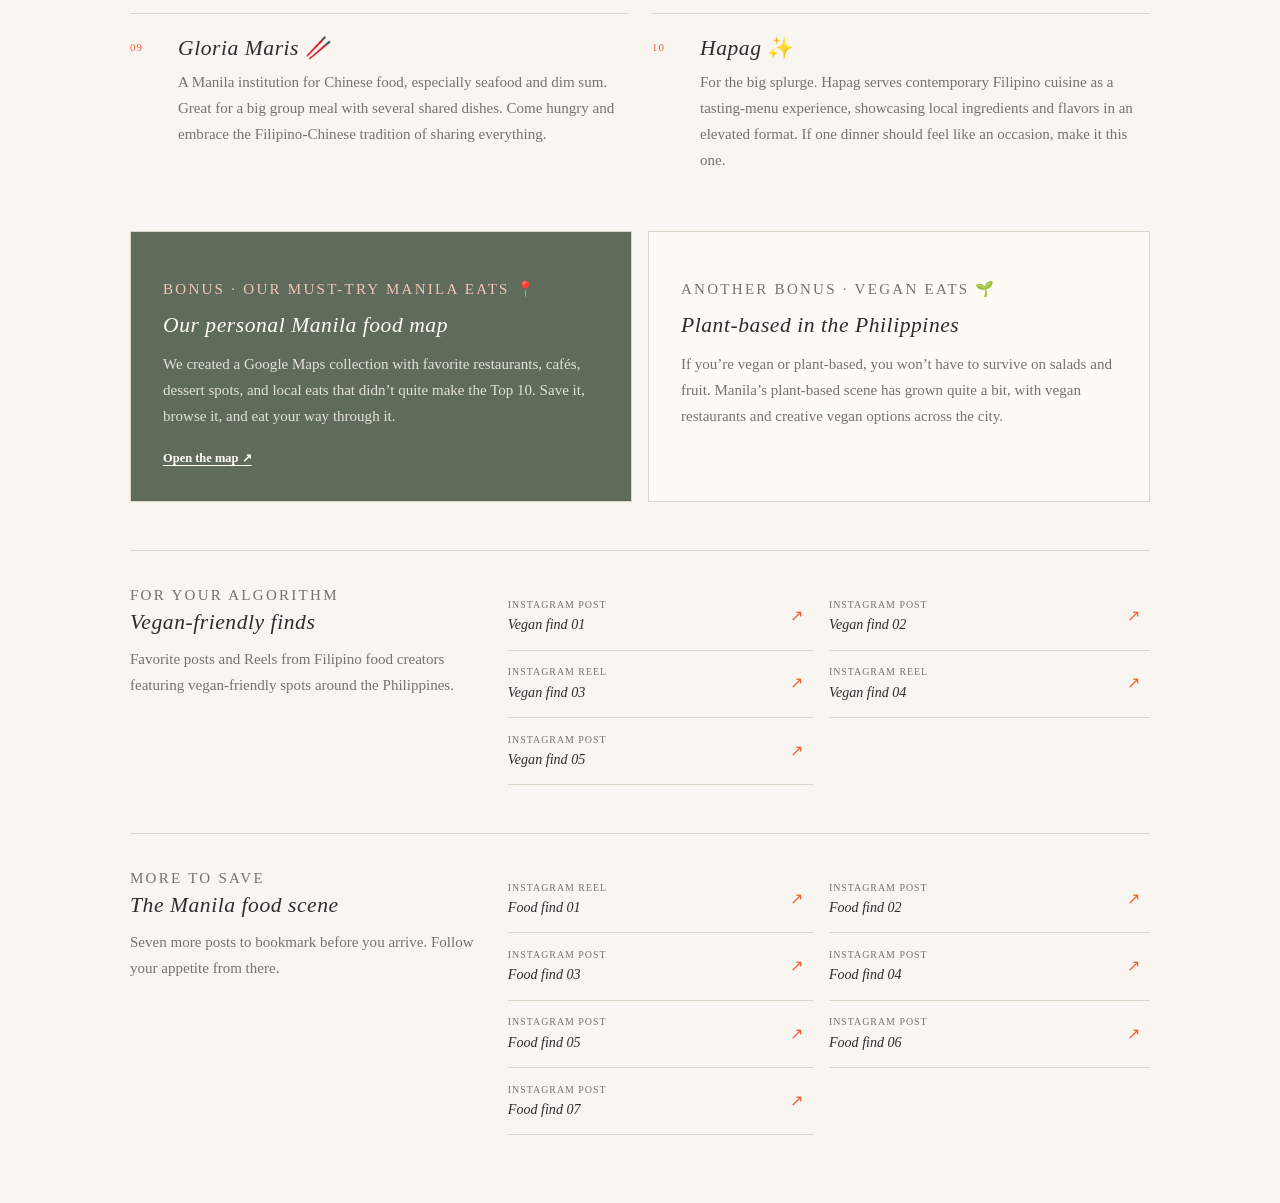
==== commit 86f0fdb8: "ingest guide to manila markdown file" ====
--- a/guide-to-manila.html
+++ b/guide-to-manila.html
@@ -3,8 +3,12 @@
   <head>
     <meta charset="UTF-8" />
     <meta name="viewport" content="width=device-width, initial-scale=1.0" />
+    <meta
+      name="description"
+      content="Shawn and Lizzy’s personal guide to getting around, eating, shopping, and exploring Metro Manila."
+    />
     <title>Guide to Manila — Shawn &amp; Lizzy</title>
-    <link rel="stylesheet" href="styles.css?v=119" />
+    <link rel="stylesheet" href="styles.css?v=120" />
   </head>
   <body class="guide-page site-content-live">
     <main class="page">
@@ -25,207 +29,383 @@
         </button>
         <div class="page-sidebar-links" id="guide-sidebar-links">
           <a href="#guide">Start here</a>
+          <a href="#essentials">Essentials</a>
           <a href="#getting-around">Getting around</a>
-          <a href="#barong">Barong shopping</a>
-          <a href="#explore">Explore</a>
-          <a href="#reels">Reels</a>
+          <a href="#wander">Where to go</a>
+          <a href="#malls">Mall culture</a>
+          <a href="#food">Food</a>
         </div>
       </nav>
 
       <section class="section guide-hero" id="guide">
-        <p class="guide-eyebrow">For our out-of-town guests</p>
-        <h1>Manila, with a little help from us</h1>
+        <p class="guide-eyebrow">Guide to Manila</p>
+        <h1>A little Manila 101, from us to you.</h1>
         <p class="guide-lede">
-          Manila is warm, lively, delicious, and occasionally very slow-moving.
-          Here’s the short version of how to arrive smoothly, dress the part, and
-          find a few things worth lingering for.
+          Since many of you will be traveling to Manila for the first time (or for the
+          first time in a long while), we wanted to make your trip a little easier and a
+          lot more fun. We’ve gathered a few tips, tricks, and favorite places to help you
+          navigate the city and have a wonderful time while you’re here. Consider it our
+          little guidebook to the city we call home. 🇵🇭
         </p>
         <div class="guide-quick-links" aria-label="Jump to a guide section">
+          <a href="#essentials">The essentials</a>
           <a href="#getting-around">Getting around</a>
-          <a href="#barong">Barong shopping</a>
-          <a href="#explore">Eat &amp; explore</a>
-        </div>
-      </section>
-
-      <section class="section guide-section guide-essentials" aria-labelledby="essentials-title">
+          <a href="#wander">Wander</a>
+          <a href="#food">Eat</a>
+        </div>
+      </section>
+
+      <section class="section guide-section" id="essentials" aria-labelledby="essentials-title">
         <div class="guide-section-heading">
           <p class="guide-eyebrow">The essentials</p>
           <h2 id="essentials-title">A smooth landing</h2>
-          <p>Save these before your flight, then let the city do the rest.</p>
-        </div>
-
-        <div class="guide-card-grid guide-card-grid--three">
-          <article class="guide-card">
+        </div>
+
+        <article class="guide-story-card guide-language">
+          <div class="guide-story-heading">
             <span class="guide-card-number" aria-hidden="true">01</span>
-            <h3>Arrive with data</h3>
+            <h3>How do I communicate with locals?</h3>
+          </div>
+          <div class="guide-story-copy">
             <p>
-              An eSIM is the easiest route if your phone supports it. Globe and
-              Smart both offer tourist options; otherwise, pick up a prepaid SIM
-              at the airport or a mall. Have your passport handy for registration.
+              You can get by just fine with English! English is widely spoken throughout
+              the Philippines, especially in Manila, so don’t be shy about asking for
+              directions, ordering food, or chatting with locals. Thanks, US colonialism lol.
             </p>
-            <a class="guide-text-link" href="https://www.globe.com.ph/international/traveler-sim" target="_blank" rel="noopener noreferrer">Browse Globe’s traveler options <span aria-hidden="true">↗</span></a>
-          </article>
-
-          <article class="guide-card">
-            <span class="guide-card-number" aria-hidden="true">02</span>
-            <h3>Carry a little cash</h3>
             <p>
-              Cards work well at hotels, malls, and many restaurants, but pesos
-              are still useful for small shops, tips, and some transport. Use a
-              bank ATM or official money changer, and keep smaller notes on hand.
+              That said, knowing a few Filipino words will definitely earn you some smiles
+              and make your trip a little more fun. Here are a few you’ll probably hear often:
             </p>
-          </article>
-
-          <article class="guide-card">
-            <span class="guide-card-number" aria-hidden="true">03</span>
-            <h3>Let the weather set the pace</h3>
+          </div>
+          <dl class="guide-phrasebook">
+            <div><dt>Salamat</dt><dd>Thank you</dd></div>
+            <div><dt>Mahal</dt><dd>Expensive—or “love/dear,” depending on the context</dd></div>
+            <div><dt>Magkano?</dt><dd>How much?</dd></div>
+            <div><dt>Saan?</dt><dd>Where?</dd></div>
+            <div><dt>Sarap</dt><dd>Delicious / yummy</dd></div>
+            <div><dt>Po / Opo</dt><dd>Polite or respectful words, especially with elders</dd></div>
+            <div><dt>Tara!</dt><dd>Let’s go!</dd></div>
+            <div><dt>Sandali</dt><dd>Wait a moment</dd></div>
+            <div><dt>Ate</dt><dd>“Older sister”; a polite way to address a slightly older woman</dd></div>
+            <div><dt>Kuya</dt><dd>“Older brother”; a polite way to address a slightly older man</dd></div>
+            <div><dt>CR</dt><dd>“Comfort Room,” aka the bathroom or restroom</dd></div>
+            <div><dt>Kain tayo!</dt><dd>Let’s eat!</dd></div>
+            <div><dt>Ingat!</dt><dd>Take care / stay safe</dd></div>
+            <div><dt>Oo</dt><dd>Yes</dd></div>
+            <div><dt>Hindi</dt><dd>No</dd></div>
+          </dl>
+          <p class="guide-note">
+            Filipino conversations often mix English and Filipino, a style commonly called
+            <strong>Taglish</strong>. Don’t be surprised if someone starts a sentence in
+            English and finishes it in Filipino—you’ll probably understand more than you think!
+          </p>
+        </article>
+
+        <div class="guide-essentials-grid">
+          <article class="guide-story-card">
+            <div class="guide-story-heading">
+              <span class="guide-card-number" aria-hidden="true">02</span>
+              <h3>How do I get Philippine pesos?</h3>
+            </div>
+            <div class="guide-story-copy">
+              <p>
+                Most restaurants, malls, hotels, and other major establishments accept major
+                credit cards, especially Visa and Mastercard. American Express is less commonly
+                accepted, so don’t rely on it as your only card.
+              </p>
+              <p>
+                For smaller shops, local vendors, taxis, and other cash-only situations, keep
+                some Philippine pesos (₱) on hand. Withdraw from an ATM or exchange cash at a
+                reputable money changer in a major mall or busy commercial area rather than at
+                the airport. Get just enough for your first Grab ride and immediate expenses,
+                then withdraw or exchange more once you’re settled.
+              </p>
+              <p class="guide-tip"><strong>Tip:</strong> At an ATM, always choose to be charged in PHP rather than your home currency.</p>
+            </div>
+          </article>
+
+          <article class="guide-story-card">
+            <div class="guide-story-heading">
+              <span class="guide-card-number" aria-hidden="true">03</span>
+              <h3>What’s the weather like in January?</h3>
+            </div>
+            <div class="guide-story-copy">
+              <p>
+                January is one of Metro Manila’s cooler and drier months—though “cool” by Manila
+                standards still doesn’t call for a winter coat. Expect warm days, comfortable
+                evenings, and much less rain than during the summer months.
+              </p>
+              <div class="guide-temperature" aria-label="Typical January temperatures">
+                <div><strong>25–30°C</strong><span>77–86°F · daytime</span></div>
+                <div><strong>21–25°C</strong><span>70–77°F · evenings</span></div>
+              </div>
+              <p>
+                Pack lightweight, breathable fabrics such as linen, cotton, and rayon.
+              </p>
+              <p class="guide-tip"><strong>Tip:</strong> Bring a light layer for heavily air-conditioned restaurants, malls, and hotels. Indoors can feel like a completely different climate.</p>
+            </div>
+          </article>
+        </div>
+
+        <article class="guide-story-card guide-barong-card" id="barong">
+          <div class="guide-story-heading">
+            <span class="guide-card-number" aria-hidden="true">04</span>
+            <h3>Where can I buy a barong?</h3>
+          </div>
+          <div class="guide-story-copy">
             <p>
-              January is comfortably warm and generally dry. Pack breathable
-              layers, sunscreen, and one light piece for ambitious air-conditioning.
-              English is widely spoken, so asking for help is easy.
+              Since our dress code calls for Barong Tagalog, some guests may need to add one to
+              their wardrobe before the big day. Don’t wait until the day before the wedding:
+              barongs come in different fabrics, cuts, and fits, so give yourself time to find
+              one you love. You can wear a barong with regular black dress pants.
             </p>
-          </article>
-        </div>
-      </section>
-
-      <section class="section guide-section" id="getting-around" aria-labelledby="getting-around-title">
+          </div>
+          <div class="guide-option-grid">
+            <div><span aria-hidden="true">🛍️</span><h4>Kultura Filipino</h4><p>Our easiest recommendation for first-time buyers. Find Kultura in major SM malls, including SM Makati, SM Aura, SM Megamall, and SM Mall of Asia.</p></div>
+            <div><span aria-hidden="true">🏬</span><h4>The SM Department Store</h4><p>Check the men’s formalwear section for more affordable ready-to-wear options, including Filipino formalwear brands such as Onesimus.</p></div>
+            <div><span aria-hidden="true">🌏</span><h4>Buy before you fly</h4><p>If you’d rather arrive fully prepared, Barong Warehouse offers Filipino formalwear online and ships internationally.</p></div>
+          </div>
+        </article>
+      </section>
+
+      <section class="section guide-section" id="getting-around" aria-labelledby="transport-title">
         <div class="guide-section-heading">
-          <p class="guide-eyebrow">Move like a local-ish</p>
-          <h2 id="getting-around-title">Getting around Manila</h2>
-        </div>
-
-        <div class="guide-feature guide-feature--transport">
-          <div class="guide-feature-copy">
-            <p class="guide-feature-kicker">Our strongest recommendation</p>
-            <h3>Download Grab before you land.</h3>
-            <p>
-              It’s the simplest way to book a car, see the price up front, and get
-              from NAIA to your hotel. Follow the airport signs for the designated
-              pickup area, confirm the plate number in the app, and build in more
-              time than you think you need—Manila traffic is a true character.
-            </p>
-            <div class="guide-tip"><strong>Wedding-day note:</strong> If you are traveling between Makati, BGC, or the airport, leave early. A buffer is a gift to your future self.</div>
-          </div>
-          <aside class="guide-checklist" aria-label="Transportation checklist">
-            <h4>Keep in your pocket</h4>
-            <ul>
-              <li>Use Grab or a hotel-arranged car.</li>
-              <li>Choose metered taxis only if you do take one.</li>
-              <li>Pin your destination; neighbourhood names can be similar.</li>
-              <li>Have a card saved in Grab, or a little cash for tolls/tips.</li>
-            </ul>
-          </aside>
-        </div>
-
-        <div class="guide-resource-row">
-          <a class="guide-resource" href="https://3d-universal.com/en/blogs/best-way-to-get-around-manila-for-first-time-visitor.html" target="_blank" rel="noopener noreferrer">
-            <span class="guide-resource-type">Useful read</span>
-            <strong>A first-timer’s transport primer</strong>
-            <span>More detail on Grab, rail, taxis, and what to expect. <span aria-hidden="true">↗</span></span>
-          </a>
-          <a class="guide-resource" href="https://www.grab.com/global/airport-rides/ninoy-aquino-international-airport/" target="_blank" rel="noopener noreferrer">
-            <span class="guide-resource-type">Useful link</span>
-            <strong>Grab’s NAIA airport guide</strong>
-            <span>Check the current pickup guidance before you fly. <span aria-hidden="true">↗</span></span>
-          </a>
-        </div>
-      </section>
-
-      <section class="section guide-section" id="barong" aria-labelledby="barong-title">
+          <p class="guide-eyebrow">Getting around Manila</p>
+          <h2 id="transport-title">Prioritize convenience and comfort</h2>
+          <p>
+            Manila may feel a little overwhelming at first, but getting around becomes much
+            easier once you know your options. For first-time visitors, we recommend prioritizing
+            convenience and comfort over saving a few pesos.
+          </p>
+        </div>
+
+        <div class="guide-transport-list">
+          <article class="guide-transport-card guide-transport-card--featured">
+            <div class="guide-transport-title"><span>🚗</span><div><p>Our go-to</p><h3>Grab: your best friend</h3></div></div>
+            <div class="guide-story-copy">
+              <p>Grab works similarly to Uber. It’s especially useful for airport transfers, getting around at night, traveling with luggage, going somewhere unfamiliar, and avoiding the hassle of negotiating fares.</p>
+              <p><strong>Good to know:</strong> You do not need a Philippine phone number. Set up the app before your trip with your foreign phone number or email, as long as you can receive the verification code.</p>
+              <p class="guide-tip"><strong>Tip:</strong> Download and set up Grab before you leave home so you’re ready to go as soon as you land!</p>
+            </div>
+          </article>
+
+          <article class="guide-transport-card">
+            <div class="guide-transport-title"><span>🏍️</span><div><p>Fastest through traffic</p><h3>Angkas</h3></div></div>
+            <div class="guide-story-copy">
+              <p>Angkas is a motorcycle ride-hailing service and one of the quickest ways around Manila, especially when traffic is being… very Manila. A registered rider picks you up, and helmets are provided.</p>
+              <p>It’s great for shorter trips or busy roads where cars get stuck. Travel light and secure anything that might decide to fly away. Not comfortable on a motorcycle? No problem—Grab is our go-to alternative!</p>
+            </div>
+          </article>
+
+          <article class="guide-transport-card">
+            <div class="guide-transport-title"><span>🚕</span><div><p>A useful backup</p><h3>Taxis</h3></div></div>
+            <div class="guide-story-copy">
+              <p>Metered taxis are widely available and can be a good backup if Grab cars are unavailable or prices are unusually high. Make sure the driver turns on the meter before you start; occasionally someone may offer a fixed fare instead.</p>
+              <p>Carry some cash, as not every taxi accepts credit cards.</p>
+            </div>
+          </article>
+
+          <article class="guide-transport-card">
+            <div class="guide-transport-title"><span>🚆</span><div><p>Fast and affordable</p><h3>Trains</h3></div></div>
+            <div class="guide-story-copy">
+              <p>Manila has three main urban rail lines: MRT-3, LRT-1, and LRT-2. Google Maps can help you choose a line and station, and trains can save a lot of time during rush hour.</p>
+              <p>The catch? They can get very crowded at peak times, stations take some getting used to, and elevators and escalators can be limited. For a first visit, use the train when you’re feeling adventurous or when it makes significantly more sense for your route. Otherwise, Grab is easier.</p>
+            </div>
+          </article>
+
+          <article class="guide-transport-card">
+            <div class="guide-transport-title"><span>🚶</span><div><p>Choose your neighborhood</p><h3>Walking</h3></div></div>
+            <div class="guide-story-copy">
+              <p>Walking isn’t always practical. Heat, traffic, and occasionally uneven sidewalks can make a short distance feel much longer than it looks on a map.</p>
+              <p>That said, BGC is one of the metro’s most pedestrian-friendly areas, with wide sidewalks, clear signage, restaurants, and shops. Parts of Makati are also great for walking, especially around Greenbelt, Glorietta, and the surrounding business district.</p>
+            </div>
+          </article>
+        </div>
+
+        <blockquote class="guide-wisdom">
+          <p>And one final piece of Manila wisdom:</p>
+          <strong>If Google Maps says your destination is 20 minutes away, give yourself extra time because it will realistically take an hour.</strong>
+        </blockquote>
+      </section>
+
+      <section class="section guide-section" id="wander" aria-labelledby="wander-title">
         <div class="guide-section-heading">
-          <p class="guide-eyebrow">A wedding-weekend essential</p>
-          <h2 id="barong-title">Finding a barong</h2>
-          <p>A barong looks its best when it feels like you, not a costume.</p>
-        </div>
-
-        <div class="guide-barong-layout">
-          <article class="guide-barong-note">
-            <p class="guide-feature-kicker">The quick version</p>
-            <h3>Buy it roomy, wear it untucked.</h3>
-            <p>
-              A Barong Tagalog is traditionally worn over a light undershirt,
-              untucked, with tailored trousers and dress shoes. For a versatile
-              first barong, a natural or ivory-toned <em>jusi</em> style is a
-              lovely, practical choice; reserve delicate piña for when you want
-              the heirloom-level version.
-            </p>
-          </article>
-          <div class="guide-barong-steps">
-            <div><span>1</span><p><strong>Start at Kultura</strong> for ready-to-wear styles, approachable price points, and locations at SM Aura, SM Makati, and Mall of Asia.</p></div>
-            <div><span>2</span><p><strong>Try it on in person.</strong> Check the shoulder seam and sleeve length; the shirt should hang easily over your trousers.</p></div>
-            <div><span>3</span><p><strong>Give yourself time.</strong> A tailored or embroidered piece may need alterations, especially close to the wedding.</p></div>
-          </div>
-        </div>
-        <div class="guide-resource-row">
-          <a class="guide-resource" href="https://www.kulturafilipino.com/blogs/news/the-art-of-the-barong" target="_blank" rel="noopener noreferrer">
-            <span class="guide-resource-type">Useful read</span>
-            <strong>The art of the barong</strong>
-            <span>A gentle primer on fabric, form, and Filipino formalwear. <span aria-hidden="true">↗</span></span>
-          </a>
-          <a class="guide-resource" href="https://www.kulturafilipino.com/collections/barong/" target="_blank" rel="noopener noreferrer">
-            <span class="guide-resource-type">Shopping</span>
-            <strong>Find a Kultura location</strong>
-            <span>Browse barongs and check the nearest mall stockist. <span aria-hidden="true">↗</span></span>
-          </a>
-        </div>
-      </section>
-
-      <section class="section guide-section" id="explore" aria-labelledby="explore-title">
+          <p class="guide-eyebrow">Wander, eat, repeat</p>
+          <h2 id="wander-title">Pick one or two areas and take your time</h2>
+          <p>
+            Shawn &amp; I love exploring Metro Manila, and there’s much more to see than the usual
+            tourist spots. Traffic is very real, so plan around geography. Manila is huge and
+            sprawling—eat something delicious and enjoy the city at your own pace.
+          </p>
+        </div>
+
+        <article class="guide-booking-card">
+          <div><p class="guide-card-number">Booking experiences</p><h3>Tours, private cars &amp; airport transfers</h3></div>
+          <p>The most reliable way we’ve tried booking experiences is through Klook. It’s also useful for airport transfers for you, your family, or friends.</p>
+          <div class="guide-inline-links">
+            <a href="https://www.klook.com/" target="_blank" rel="noopener noreferrer">Browse Klook <span aria-hidden="true">↗</span></a>
+            <a href="https://www.instagram.com/reel/DaKjfYCJPn9/?igsh=MzRlODBiNWFlZA==" target="_blank" rel="noopener noreferrer">Watch our Klook inspiration <span aria-hidden="true">↗</span></a>
+          </div>
+        </article>
+
+        <div class="guide-destination-grid">
+          <article class="guide-destination-card">
+            <p class="guide-place-label">A quiet escape from the city</p>
+            <h3>Antipolo <span aria-hidden="true">🌿</span></h3>
+            <p>Head to the hills for a slower-paced day surrounded by art, greenery, and beautiful views. Shawn &amp; I celebrated our first anniversary at Pinto Art Museum, one of our favorite places in Antipolo. Its open-air galleries, gardens, and beautiful architecture make for a leisurely afternoon away from Metro Manila’s hustle and bustle.</p>
+            <a class="guide-text-link" href="https://www.instagram.com/p/DbAaWWzlZYS/?img_index=3&amp;igsh=MzRlODBiNWFlZA%3D%3D" target="_blank" rel="noopener noreferrer">Antipolo inspiration <span aria-hidden="true">↗</span></a>
+          </article>
+
+          <article class="guide-destination-card">
+            <p class="guide-place-label">Step into Philippine history</p>
+            <h3>Intramuros <span aria-hidden="true">🏛️</span></h3>
+            <p>Meaning “within the walls,” Intramuros is Manila’s historic walled city and one of the best places to learn about the Philippines’ Spanish colonial history. Walk its old stone streets, visit historic churches and museums, and explore centuries-old fortifications. A guided walking or biking tour will add context to everything you see.</p>
+            <a class="guide-text-link" href="https://www.instagram.com/reels/Cua_yq9gA4W/" target="_blank" rel="noopener noreferrer">Intramuros inspiration <span aria-hidden="true">↗</span></a>
+          </article>
+
+          <article class="guide-destination-card">
+            <p class="guide-place-label">Art, food &amp; a little nightlife</p>
+            <h3>Makati <span aria-hidden="true">🍸</span></h3>
+            <p>One of our favorite areas for good food, cocktails, cafés, shopping, and nightlife. It’s a great place to see Manila’s modern side and is especially lively in the evenings. Start around Greenbelt or Poblacion and see where the night takes you—Poblacion is known for its restaurants, bars, and nightlife.</p>
+            <div class="guide-link-cluster" aria-label="Makati inspiration">
+              <a href="https://www.instagram.com/reels/DU5vCDIjV2q/" target="_blank" rel="noopener noreferrer">Reel 1 ↗</a>
+              <a href="https://www.instagram.com/reel/DZUroqeNK5m/?igsh=MzRlODBiNWFlZA==" target="_blank" rel="noopener noreferrer">Reel 2 ↗</a>
+              <a href="https://www.instagram.com/reel/C7RlVcpPG6h/?igsh=MzRlODBiNWFlZA==" target="_blank" rel="noopener noreferrer">Reel 3 ↗</a>
+              <a href="https://www.instagram.com/p/DY6FDJdHeJv/?igsh=MzRlODBiNWFlZA==" target="_blank" rel="noopener noreferrer">Post ↗</a>
+            </div>
+          </article>
+
+          <article class="guide-destination-card">
+            <p class="guide-place-label">Experience modern Manila</p>
+            <h3>BGC <span aria-hidden="true">🌆</span></h3>
+            <p>Bonifacio Global City is one of the most modern and walkable parts of Metro Manila. Think wide sidewalks, public art, trendy restaurants, cafés, shopping, and plenty of places for a drink. It’s an easy day out without too much navigation—start around Bonifacio High Street and wander from there.</p>
+          </article>
+
+          <article class="guide-destination-card guide-destination-card--wide">
+            <p class="guide-place-label">Food, history &amp; a little chaos</p>
+            <h3>Binondo <span aria-hidden="true">🥟🏮</span></h3>
+            <p>Welcome to Manila’s Chinatown and the oldest Chinatown in the world, established in 1594. Binondo is a lively mix of Filipino and Chinese culture, packed with restaurants, bakeries, tea shops, markets, jewelry stores, and historic churches.</p>
+            <p>Come for the food and stay for the wandering. Try dumplings, noodles, hopia, tikoy, milk tea, and other Filipino-Chinese treats. A food crawl is one of the best ways to experience the neighborhood. Go with an appetite and comfortable shoes; it can be crowded, bustling, and a little chaotic, but that’s part of the fun. 😆</p>
+            <p class="guide-tip"><strong>Tip:</strong> Binondo is best explored on foot, so give yourself a few hours rather than squeezing it into a quick stop.</p>
+          </article>
+        </div>
+      </section>
+
+      <section class="section guide-section" id="malls" aria-labelledby="malls-title">
         <div class="guide-section-heading">
-          <p class="guide-eyebrow">Between celebrations</p>
-          <h2 id="explore-title">Eat, wander, repeat</h2>
-          <p>Pick a neighbourhood and take your time—Manila rewards a little wandering.</p>
-        </div>
-        <div class="guide-card-grid guide-card-grid--three guide-card-grid--explore">
-          <article class="guide-card guide-card--place">
-            <p class="guide-place-label">For food</p>
-            <h3>Follow your appetite</h3>
-            <p>Make room for long lunches, merienda (afternoon snacks), and a late-night dessert. Berde Eats is a terrific vegan-friendly Manila rabbit hole.</p>
-            <a class="guide-text-link" href="https://www.instagram.com/berdeeats?igsh=MzRlODBiNWFlZA==" target="_blank" rel="noopener noreferrer">Follow @berdeeats <span aria-hidden="true">↗</span></a>
-          </article>
-          <article class="guide-card guide-card--place">
-            <p class="guide-place-label">For mall culture</p>
-            <h3>Make a day of it</h3>
-            <p>Malls are an excellent answer to heat, rain, shopping, coffee, and dinner plans all at once. Greenbelt, SM Aura, and Rockwell each make an easy half-day.</p>
-            <a class="guide-text-link" href="https://www.holidify.com/pages/malls-in-manila-5322.html" target="_blank" rel="noopener noreferrer">A guide to Manila malls <span aria-hidden="true">↗</span></a>
-          </article>
-          <article class="guide-card guide-card--place">
-            <p class="guide-place-label">For a plan</p>
-            <h3>Book the logistics</h3>
-            <p>Klook is handy for airport transfers, attraction tickets, and side-trip ideas. Compare timings and pickup points before committing—traffic changes every itinerary.</p>
-            <a class="guide-text-link" href="https://www.instagram.com/klook_ph?igsh=MzRlODBiNWFlZA==" target="_blank" rel="noopener noreferrer">See @klook_ph <span aria-hidden="true">↗</span></a>
-          </article>
-        </div>
-      </section>
-
-      <section class="section guide-section guide-reels-section" id="reels" aria-labelledby="reels-title">
+          <p class="guide-eyebrow">Philippine mall culture</p>
+          <h2 id="malls-title">We take our malls very seriously</h2>
+          <p>
+            A mall is more than a place to shop: it’s a meeting place, dining destination,
+            entertainment hub, refuge from the heat, and sometimes an entire day’s itinerary.
+            “Let’s go to the mall” can mean coffee, dinner, a movie, groceries, and somehow five
+            hours. If you’re staying in Makati, BGC, or Ortigas, some of Manila’s best are nearby.
+          </p>
+        </div>
+
+        <div class="guide-mall-regions">
+          <section class="guide-mall-region" aria-labelledby="makati-malls">
+            <h3 id="makati-malls">Makati</h3>
+            <div class="guide-mall-list">
+              <article><span>🌿</span><div><h4>Rockwell</h4><p>Polished but relaxed, with great restaurants, cafés, shops, and places to wander. A nice escape from Manila’s busier parts.</p></div></article>
+              <article><span>🌳</span><div><h4>Greenbelt</h4><p>A beautiful open-air complex in central Makati surrounded by greenery, restaurants, cafés, and shops. It’s especially nice in the evening; Greenbelt 3 and 5 are great for dinner and drinks.</p></div></article>
+            </div>
+          </section>
+
+          <section class="guide-mall-region" aria-labelledby="bgc-malls">
+            <h3 id="bgc-malls">BGC</h3>
+            <div class="guide-mall-list">
+              <article><span>🌴</span><div><h4>Bonifacio High Street</h4><p>More shopping and dining district than enclosed mall. It’s pedestrian-friendly, lined with restaurants and shops, and especially pleasant in the evening.</p></div></article>
+              <article><span>🛍️</span><div><h4>SM Aura</h4><p>Convenient, modern, and connected to High Street. Great for shopping, restaurants, groceries, and escaping the heat. Kultura is here too, making it an easy place to find a barong.</p></div></article>
+              <article><span>🌃</span><div><h4>Mitsukoshi BGC</h4><p>For Japanese food, snacks, or a little taste of Tokyo in Manila. This newer Japanese-inspired shopping and dining destination is fun to explore.</p></div></article>
+              <article><span>☕</span><div><h4>One Bonifacio High Street</h4><p>A convenient stop if you’re already around High Street, with restaurants, cafés, and shops all within easy walking distance.</p></div></article>
+            </div>
+          </section>
+
+          <section class="guide-mall-region" aria-labelledby="ortigas-malls">
+            <h3 id="ortigas-malls">Ortigas</h3>
+            <div class="guide-mall-list">
+              <article><span>🛍️</span><div><h4>Greenhills Shopping Center</h4><p>Manila shopping at its liveliest: a sprawling complex of clothes, accessories, electronics, home goods, Filipino souvenirs, and specialty items. It’s less polished than Rockwell or Greenbelt—that’s the point. Wander, compare prices, and bargain for pasalubong and things you didn’t know you needed.</p></div></article>
+              <article><span>✨</span><div><h4>Shangri-La Plaza</h4><p>A longtime favorite for shopping and dining—basically Lizzy’s second home. Connected to the EDSA Shangri-La area and accessible by MRT, it’s an easy stop if you’re exploring by train.</p></div></article>
+              <article><span>🍽️</span><div><h4>The Podium</h4><p>Sleek, modern, and one of our go-tos for food, with a great restaurant and café selection when you want a more polished dining experience.</p></div></article>
+              <article><span>🏙️</span><div><h4>SM Megamall</h4><p>The full Filipino mall experience. It’s enormous, with seemingly endless shops, restaurants, and entertainment. You may enter for socks and leave three hours later after lunch, dinner, and five shopping bags. This is normal.</p></div></article>
+            </div>
+          </section>
+        </div>
+      </section>
+
+      <section class="section guide-section guide-food-section" id="food" aria-labelledby="food-title">
         <div class="guide-section-heading">
-          <p class="guide-eyebrow">For your algorithm</p>
-          <h2 id="reels-title">A couple of good follows</h2>
-          <p>For a plant-based Filipino-food idea now, and an easy nudge toward a beach extension later.</p>
-        </div>
-        <div class="guide-reels-grid">
-          <article class="guide-reel">
-            <p class="guide-place-label">Vegan Filipino comfort food</p>
-            <blockquote class="instagram-media guide-instagram-embed" data-instgrm-permalink="https://www.instagram.com/reel/DbzIfNkvK65/?utm_source=ig_embed&amp;utm_campaign=loading" data-instgrm-version="14">
-              <div>
-                <p><a href="https://www.instagram.com/reel/DbzIfNkvK65/" target="_blank" rel="noopener noreferrer">Watch Berde Eats’ vegan food Reel on Instagram</a></p>
-              </div>
-            </blockquote>
-          </article>
-          <article class="guide-reel">
-            <p class="guide-place-label">If you stay a little longer</p>
-            <blockquote class="instagram-media guide-instagram-embed" data-instgrm-permalink="https://www.instagram.com/reel/CXIczTrAg52/?utm_source=ig_embed&amp;utm_campaign=loading" data-instgrm-version="14">
-              <div>
-                <p><a href="https://www.instagram.com/reel/CXIczTrAg52/" target="_blank" rel="noopener noreferrer">Watch Klook Philippines’ Siargao Reel on Instagram</a></p>
-              </div>
-            </blockquote>
-          </article>
-        </div>
+          <p class="guide-eyebrow">What are your food recommendations?</p>
+          <h2 id="food-title">Shawn &amp; Lizzy’s top 10 favorites</h2>
+          <p>
+            We love food, and these are some of the places we keep coming back to. We’ve loosely
+            ranked them from more affordable to more of a splurge, but you can’t go too wrong.
+          </p>
+        </div>
+
+        <ol class="guide-restaurant-list">
+          <li><span class="guide-rank">01</span><div><h3>JT’s Manukan <span>🇵🇭</span></h3><p>Budget-friendly Filipino comfort food specializing in Bacolod-style chicken inasal. Come hungry and order the chicken, garlic rice, and a few sides to share. It’s casual, unfussy, and very Filipino.</p></div></li>
+          <li><span class="guide-rank">02</span><div><h3>Coco Ichibanya <span>🇯🇵</span></h3><p>Our go-to for Japanese curry. Customize your curry with your choice of protein, toppings, rice, and spice level. Perfect for an easy, casual meal.</p></div></li>
+          <li><span class="guide-rank">03</span><div><h3>Yabu <span>🇯🇵</span></h3><p>If you like tonkatsu, go here. Crispy, juicy Japanese-style pork or chicken cutlets come with cabbage, rice, miso soup, and their signature sesame dipping sauce.</p></div></li>
+          <li><span class="guide-rank">04</span><div><h3>Masan <span>🇰🇷</span></h3><p>A Korean favorite for hearty, comforting food. Great for sharing when you’re in the mood for Korean barbecue, hot soups, and all the banchan.</p></div></li>
+          <li><span class="guide-rank">05</span><div><h3>Manam <span>🇵🇭</span></h3><p>One of our favorite places to introduce people to Filipino food. Manam gives classic dishes a modern twist. Order several plates and share everything—we love the sisig and watermelon sinigang.</p></div></li>
+          <li><span class="guide-rank">06</span><div><h3>CIBO <span>🇮🇹</span></h3><p>Modern Italian food with Filipino-favorite status. CIBO has been around for decades and serves pastas, pizzas, salads, and desserts. An easy choice when you’re craving Italian in Manila.</p></div></li>
+          <li><span class="guide-rank">07</span><div><h3>Nihonbashitei <span>🇯🇵</span></h3><p>A longtime Makati favorite for sushi, sashimi, tempura, teppanyaki, and generous lunch sets. It’s casual, authentic-feeling, and particularly good value for the quality.</p></div></li>
+          <li><span class="guide-rank">08</span><div><h3>Half Saints <span>🍽️</span></h3><p>A cozy neighborhood restaurant serving creative, contemporary food. Order a bunch of things for the table and keep discovering new favorites. Don’t skip dessert!</p></div></li>
+          <li><span class="guide-rank">09</span><div><h3>Gloria Maris <span>🥢</span></h3><p>A Manila institution for Chinese food, especially seafood and dim sum. Great for a big group meal with several shared dishes. Come hungry and embrace the Filipino-Chinese tradition of sharing everything.</p></div></li>
+          <li><span class="guide-rank">10</span><div><h3>Hapag <span>✨</span></h3><p>For the big splurge. Hapag serves contemporary Filipino cuisine as a tasting-menu experience, showcasing local ingredients and flavors in an elevated format. If one dinner should feel like an occasion, make it this one.</p></div></li>
+        </ol>
+
+        <div class="guide-bonus-grid">
+          <article class="guide-bonus-card guide-bonus-card--map">
+            <p class="guide-place-label">Bonus · our must-try Manila eats 📍</p>
+            <h3>Our personal Manila food map</h3>
+            <p>We created a Google Maps collection with favorite restaurants, cafés, dessert spots, and local eats that didn’t quite make the Top 10. Save it, browse it, and eat your way through it.</p>
+            <a href="https://maps.app.goo.gl/7vL2A2tTEKM74Cu59" target="_blank" rel="noopener noreferrer">Open the map <span aria-hidden="true">↗</span></a>
+          </article>
+
+          <article class="guide-bonus-card">
+            <p class="guide-place-label">Another bonus · vegan eats 🌱</p>
+            <h3>Plant-based in the Philippines</h3>
+            <p>If you’re vegan or plant-based, you won’t have to survive on salads and fruit. Manila’s plant-based scene has grown quite a bit, with vegan restaurants and creative vegan options across the city.</p>
+          </article>
+        </div>
+
+        <section class="guide-social-section" aria-labelledby="vegan-links-title">
+          <div>
+            <p class="guide-card-number">For your algorithm</p>
+            <h3 id="vegan-links-title">Vegan-friendly finds</h3>
+            <p>Favorite posts and Reels from Filipino food creators featuring vegan-friendly spots around the Philippines.</p>
+          </div>
+          <div class="guide-social-links">
+            <a href="https://www.instagram.com/p/DODmqIvgTIN/?igsh=MzRlODBiNWFlZA==" target="_blank" rel="noopener noreferrer"><span>Instagram post</span><strong>Vegan find 01</strong><i>↗</i></a>
+            <a href="https://www.instagram.com/p/DTfCC-NiZgA/?igsh=MzRlODBiNWFlZA==" target="_blank" rel="noopener noreferrer"><span>Instagram post</span><strong>Vegan find 02</strong><i>↗</i></a>
+            <a href="https://www.instagram.com/reel/C1vi1FDr6DX/?igsh=MzRlODBiNWFlZA==" target="_blank" rel="noopener noreferrer"><span>Instagram Reel</span><strong>Vegan find 03</strong><i>↗</i></a>
+            <a href="https://www.instagram.com/reel/DR48YjIDMwP/?igsh=MzRlODBiNWFlZA==" target="_blank" rel="noopener noreferrer"><span>Instagram Reel</span><strong>Vegan find 04</strong><i>↗</i></a>
+            <a href="https://www.instagram.com/p/DYthHkzkn3U/?igsh=MzRlODBiNWFlZA==" target="_blank" rel="noopener noreferrer"><span>Instagram post</span><strong>Vegan find 05</strong><i>↗</i></a>
+          </div>
+        </section>
+
+        <section class="guide-social-section" aria-labelledby="food-links-title">
+          <div>
+            <p class="guide-card-number">More to save</p>
+            <h3 id="food-links-title">The Manila food scene</h3>
+            <p>Seven more posts to bookmark before you arrive. Follow your appetite from there.</p>
+          </div>
+          <div class="guide-social-links">
+            <a href="https://www.instagram.com/reel/DR48YjIDMwP/?igsh=MzRlODBiNWFlZA==" target="_blank" rel="noopener noreferrer"><span>Instagram Reel</span><strong>Food find 01</strong><i>↗</i></a>
+            <a href="https://www.instagram.com/p/DbscBAMGZz7/?igsh=MzRlODBiNWFlZA==" target="_blank" rel="noopener noreferrer"><span>Instagram post</span><strong>Food find 02</strong><i>↗</i></a>
+            <a href="https://www.instagram.com/p/DWF6xRnEyuX/?igsh=MzRlODBiNWFlZA==" target="_blank" rel="noopener noreferrer"><span>Instagram post</span><strong>Food find 03</strong><i>↗</i></a>
+            <a href="https://www.instagram.com/p/DRmXqKgk52y/?igsh=MzRlODBiNWFlZA==" target="_blank" rel="noopener noreferrer"><span>Instagram post</span><strong>Food find 04</strong><i>↗</i></a>
+            <a href="https://www.instagram.com/p/DMhGTkwTH3T/?igsh=MzRlODBiNWFlZA==" target="_blank" rel="noopener noreferrer"><span>Instagram post</span><strong>Food find 05</strong><i>↗</i></a>
+            <a href="https://www.instagram.com/p/DZ62Eo3k7-P/?igsh=MzRlODBiNWFlZA==" target="_blank" rel="noopener noreferrer"><span>Instagram post</span><strong>Food find 06</strong><i>↗</i></a>
+            <a href="https://www.instagram.com/p/DL40u5YSVpf/?igsh=MzRlODBiNWFlZA==" target="_blank" rel="noopener noreferrer"><span>Instagram post</span><strong>Food find 07</strong><i>↗</i></a>
+          </div>
+        </section>
       </section>
     </main>
 
     <script src="site-nav.js?v=1"></script>
-    <script async src="https://www.instagram.com/embed.js"></script>
   </body>
 </html>
--- a/styles.css
+++ b/styles.css
@@ -12,6 +12,547 @@
     radial-gradient(circle at 100% 38%, rgba(242, 94, 55, 0.095), transparent 28rem),
     radial-gradient(circle at 0% 78%, rgba(242, 94, 55, 0.09), transparent 32rem),
     radial-gradient(circle at 100% 90%, rgba(242, 94, 55, 0.105), transparent 26rem);
+}
+
+/* Guide to Manila — long-form personal guide */
+.guide-page {
+  --guide-green: #5f6b5b;
+  --guide-peach: #fff1e9;
+  --guide-card: rgba(255, 253, 249, 0.82);
+}
+
+.guide-page .page {
+  background: var(--bg);
+  min-height: 100dvh;
+}
+
+.guide-page .page::before {
+  -webkit-mask-image: linear-gradient(to bottom, #000 0%, #000 58%, transparent 100%);
+  mask-image: linear-gradient(to bottom, #000 0%, #000 58%, transparent 100%);
+}
+
+.guide-page .section {
+  max-width: 1060px;
+}
+
+.guide-hero {
+  align-items: center;
+  display: flex;
+  flex-direction: column;
+  justify-content: center;
+  min-height: min(44rem, calc(100dvh - 3.5rem));
+  padding-bottom: 6rem;
+  padding-top: 7rem;
+}
+
+.guide-eyebrow,
+.guide-card-number,
+.guide-place-label,
+.guide-transport-title p {
+  color: var(--accent);
+  font-size: 0.68rem;
+  font-style: normal;
+  font-weight: 400;
+  letter-spacing: 0.17em;
+  margin: 0 0 0.9rem;
+  text-transform: uppercase;
+}
+
+.guide-hero h1 {
+  font-size: clamp(2.4rem, 6vw, 4.4rem);
+  font-style: italic;
+  font-weight: 400;
+  letter-spacing: 0.02em;
+  line-height: 1.05;
+  margin: 0;
+  max-width: 12ch;
+}
+
+.guide-lede {
+  color: var(--text-muted);
+  font-size: clamp(1rem, 2vw, 1.13rem);
+  line-height: 1.8;
+  margin: 1.65rem auto 0;
+  max-width: 44rem;
+}
+
+.guide-quick-links {
+  display: flex;
+  flex-wrap: wrap;
+  gap: 0.55rem;
+  justify-content: center;
+  margin-top: 2rem;
+}
+
+.guide-quick-links a,
+.guide-inline-links a,
+.guide-link-cluster a {
+  border: 1px solid var(--border);
+  border-radius: 999px;
+  color: var(--text);
+  font-size: 0.68rem;
+  letter-spacing: 0.1em;
+  padding: 0.55rem 0.8rem;
+  text-decoration: none;
+  text-transform: uppercase;
+  transition: background 160ms ease, border-color 160ms ease, color 160ms ease;
+}
+
+.guide-quick-links a:hover,
+.guide-quick-links a:focus-visible,
+.guide-inline-links a:hover,
+.guide-inline-links a:focus-visible,
+.guide-link-cluster a:hover,
+.guide-link-cluster a:focus-visible {
+  background: var(--accent);
+  border-color: var(--accent);
+  color: #fff;
+  outline: none;
+}
+
+.guide-section {
+  padding-top: 5.6rem;
+  scroll-margin-top: 2rem;
+}
+
+.guide-section-heading {
+  margin: 0 auto 2.5rem;
+  max-width: 47rem;
+}
+
+.guide-section-heading h2 {
+  font-size: clamp(1.9rem, 4vw, 2.8rem);
+  font-style: italic;
+  font-weight: 400;
+  letter-spacing: 0.01em;
+  line-height: 1.16;
+  margin: 0;
+  text-transform: none;
+}
+
+.guide-section-heading > p:last-child {
+  color: var(--text-muted);
+  font-size: 1rem;
+  line-height: 1.75;
+  margin: 1rem auto 0;
+}
+
+.guide-story-card {
+  background: var(--guide-card);
+  border: 1px solid var(--border);
+  display: grid;
+  gap: 1.35rem 2rem;
+  grid-template-columns: minmax(12rem, 0.72fr) minmax(0, 1.28fr);
+  margin: 0 auto 1rem;
+  padding: clamp(1.45rem, 3.8vw, 2.5rem);
+  text-align: left;
+}
+
+.guide-story-heading h3,
+.guide-booking-card h3,
+.guide-destination-card h3,
+.guide-transport-card h3,
+.guide-bonus-card h3,
+.guide-social-section h3,
+.guide-restaurant-list h3,
+.guide-mall-region h3 {
+  font-size: 1.35rem;
+  font-style: italic;
+  font-weight: 400;
+  letter-spacing: 0.025em;
+  line-height: 1.25;
+  margin: 0;
+  text-transform: none;
+}
+
+.guide-story-copy p,
+.guide-destination-card > p,
+.guide-booking-card > p,
+.guide-bonus-card > p,
+.guide-social-section > div > p,
+.guide-restaurant-list p,
+.guide-mall-list p {
+  color: var(--text-muted);
+  font-size: 0.94rem;
+  line-height: 1.72;
+  margin: 0;
+}
+
+.guide-story-copy p + p,
+.guide-destination-card > p + p {
+  margin-top: 1rem;
+}
+
+.guide-language {
+  grid-template-areas:
+    "heading copy"
+    "phrases phrases"
+    "note note";
+}
+
+.guide-language .guide-story-heading { grid-area: heading; }
+.guide-language .guide-story-copy { grid-area: copy; }
+
+.guide-phrasebook {
+  display: grid;
+  gap: 0;
+  grid-area: phrases;
+  grid-template-columns: repeat(3, minmax(0, 1fr));
+  margin: 0;
+}
+
+.guide-phrasebook div {
+  border-top: 1px solid var(--border);
+  min-width: 0;
+  padding: 0.8rem 1rem 0.8rem 0;
+}
+
+.guide-phrasebook dt {
+  color: var(--accent);
+  font-size: 0.7rem;
+  font-weight: 700;
+  letter-spacing: 0.1em;
+  text-transform: uppercase;
+}
+
+.guide-phrasebook dd {
+  color: var(--text-muted);
+  font-size: 0.82rem;
+  line-height: 1.45;
+  margin: 0.22rem 0 0;
+}
+
+.guide-note,
+.guide-tip {
+  border-left: 2px solid var(--accent);
+  color: var(--text-muted);
+  font-size: 0.87rem;
+  line-height: 1.62;
+  margin: 0;
+  padding-left: 0.9rem;
+}
+
+.guide-note { grid-area: note; }
+.guide-note strong,
+.guide-tip strong,
+.guide-story-copy strong { color: var(--text); }
+
+.guide-essentials-grid {
+  display: grid;
+  gap: 1rem;
+  grid-template-columns: repeat(2, minmax(0, 1fr));
+}
+
+.guide-essentials-grid .guide-story-card {
+  display: block;
+  margin-bottom: 1rem;
+}
+
+.guide-essentials-grid .guide-story-copy { margin-top: 1.2rem; }
+
+.guide-temperature {
+  border-block: 1px solid var(--border);
+  display: grid;
+  grid-template-columns: repeat(2, 1fr);
+  margin: 1.3rem 0;
+}
+
+.guide-temperature div { padding: 0.9rem 0; }
+.guide-temperature div + div { border-left: 1px solid var(--border); padding-left: 1rem; }
+.guide-temperature strong { display: block; font-size: 1.25rem; font-style: italic; font-weight: 400; }
+.guide-temperature span { color: var(--text-muted); display: block; font-size: 0.72rem; margin-top: 0.15rem; }
+
+.guide-barong-card {
+  grid-template-areas: "heading copy" "options options";
+}
+
+.guide-barong-card .guide-story-heading { grid-area: heading; }
+.guide-barong-card .guide-story-copy { grid-area: copy; }
+
+.guide-option-grid {
+  display: grid;
+  gap: 1px;
+  grid-area: options;
+  grid-template-columns: repeat(3, minmax(0, 1fr));
+  background: var(--border);
+  border: 1px solid var(--border);
+}
+
+.guide-option-grid > div { background: var(--paper); padding: 1.25rem; }
+.guide-option-grid > div > span { font-size: 1.3rem; }
+.guide-option-grid h4,
+.guide-mall-list h4 {
+  font-size: 0.82rem;
+  letter-spacing: 0.08em;
+  margin: 0.65rem 0 0;
+  text-transform: uppercase;
+}
+.guide-option-grid p { color: var(--text-muted); font-size: 0.84rem; line-height: 1.58; margin: 0.55rem 0 0; }
+
+.guide-transport-list {
+  display: grid;
+  gap: 1rem;
+  grid-template-columns: repeat(2, minmax(0, 1fr));
+  text-align: left;
+}
+
+.guide-transport-card {
+  background: var(--guide-card);
+  border: 1px solid var(--border);
+  padding: clamp(1.35rem, 3vw, 2rem);
+}
+
+.guide-transport-card--featured {
+  background: var(--guide-green);
+  color: #fffdf9;
+  grid-column: 1 / -1;
+}
+
+.guide-transport-card--featured .guide-story-copy { columns: 2; column-gap: 2.5rem; }
+.guide-transport-card--featured .guide-story-copy p { break-inside: avoid; color: rgba(255, 253, 249, 0.82); }
+.guide-transport-card--featured .guide-story-copy strong { color: #fff; }
+.guide-transport-card--featured .guide-tip { border-color: #f5c3b4; }
+
+.guide-transport-title {
+  align-items: center;
+  display: flex;
+  gap: 0.9rem;
+  margin-bottom: 1.2rem;
+}
+
+.guide-transport-title > span { font-size: 1.55rem; }
+.guide-transport-title p { margin-bottom: 0.2rem; }
+.guide-transport-card--featured .guide-transport-title p { color: #f5c3b4; }
+
+.guide-wisdom {
+  border: 0;
+  margin: 3rem auto 0;
+  max-width: 43rem;
+  padding: 0;
+}
+
+.guide-wisdom p { color: var(--accent); font-size: 0.68rem; letter-spacing: 0.16em; margin: 0 0 0.65rem; text-transform: uppercase; }
+.guide-wisdom strong { font-size: clamp(1.35rem, 3vw, 2rem); font-style: italic; font-weight: 400; line-height: 1.35; }
+
+.guide-booking-card {
+  align-items: center;
+  background: var(--guide-peach);
+  border: 1px solid var(--border);
+  display: grid;
+  gap: 1.5rem 2.25rem;
+  grid-template-columns: 0.8fr 1.2fr;
+  margin: 0 auto 1rem;
+  padding: clamp(1.4rem, 4vw, 2.4rem);
+  text-align: left;
+}
+
+.guide-booking-card .guide-card-number { margin-bottom: 0.5rem; }
+.guide-inline-links { display: flex; flex-wrap: wrap; gap: 0.55rem; grid-column: 1 / -1; }
+
+.guide-destination-grid {
+  display: grid;
+  gap: 1rem;
+  grid-template-columns: repeat(2, minmax(0, 1fr));
+  text-align: left;
+}
+
+.guide-destination-card {
+  background: var(--guide-card);
+  border: 1px solid var(--border);
+  display: flex;
+  flex-direction: column;
+  padding: clamp(1.4rem, 3vw, 2rem);
+}
+
+.guide-destination-card--wide {
+  display: grid;
+  gap: 0.9rem 2rem;
+  grid-column: 1 / -1;
+  grid-template-columns: minmax(11rem, 0.72fr) minmax(0, 1.28fr);
+}
+
+.guide-destination-card--wide .guide-place-label,
+.guide-destination-card--wide h3 { grid-column: 1; }
+.guide-destination-card--wide > p:not(.guide-place-label) { grid-column: 2; }
+.guide-destination-card--wide .guide-tip { margin-top: 0; }
+.guide-destination-card .guide-place-label { margin-bottom: 0.55rem; }
+.guide-destination-card > p:not(.guide-place-label):first-of-type { margin-top: 1rem; }
+
+.guide-text-link {
+  color: var(--text);
+  font-size: 0.76rem;
+  font-weight: 700;
+  letter-spacing: 0.04em;
+  margin-top: auto;
+  padding-top: 1.2rem;
+  text-decoration-color: var(--accent);
+  text-underline-offset: 0.24em;
+}
+
+.guide-text-link:hover,
+.guide-text-link:focus-visible { color: var(--accent); }
+.guide-link-cluster { display: flex; flex-wrap: wrap; gap: 0.5rem; margin-top: auto; padding-top: 1.2rem; }
+
+.guide-mall-regions { display: grid; gap: 1rem; text-align: left; }
+.guide-mall-region { background: var(--guide-card); border: 1px solid var(--border); display: grid; grid-template-columns: 9rem 1fr; padding: clamp(1.35rem, 3vw, 2rem); }
+.guide-mall-region > h3 { color: var(--accent); padding-top: 0.2rem; }
+.guide-mall-list { display: grid; gap: 0; grid-template-columns: repeat(2, minmax(0, 1fr)); }
+.guide-mall-list article { align-items: start; border-top: 1px solid var(--border); display: grid; gap: 0.8rem; grid-template-columns: 1.5rem 1fr; padding: 1rem 1rem 1rem 0; }
+.guide-mall-list article:nth-child(-n + 2) { border-top: 0; padding-top: 0; }
+.guide-mall-list article > span { font-size: 1.05rem; }
+.guide-mall-list h4 { margin-top: 0; }
+.guide-mall-list p { font-size: 0.84rem; margin-top: 0.45rem; }
+
+.guide-restaurant-list {
+  counter-reset: restaurant;
+  display: grid;
+  gap: 0 1.5rem;
+  grid-template-columns: repeat(2, minmax(0, 1fr));
+  list-style: none;
+  margin: 0;
+  padding: 0;
+  text-align: left;
+}
+
+.guide-restaurant-list li {
+  border-top: 1px solid var(--border);
+  display: grid;
+  gap: 1rem;
+  grid-template-columns: 2rem 1fr;
+  padding: 1.35rem 0;
+}
+
+.guide-rank { color: var(--accent); font-size: 0.68rem; letter-spacing: 0.1em; padding-top: 0.25rem; }
+.guide-restaurant-list h3 span { font-style: normal; }
+.guide-restaurant-list p { margin-top: 0.5rem; }
+
+.guide-bonus-grid { display: grid; gap: 1rem; grid-template-columns: repeat(2, minmax(0, 1fr)); margin-top: 2.2rem; text-align: left; }
+.guide-bonus-card { background: var(--guide-card); border: 1px solid var(--border); padding: clamp(1.4rem, 3vw, 2rem); }
+.guide-bonus-card--map { background: var(--guide-green); color: #fffdf9; }
+.guide-bonus-card .guide-place-label { margin-bottom: 0.6rem; }
+.guide-bonus-card > p { margin-top: 0.8rem; }
+.guide-bonus-card--map > p { color: rgba(255, 253, 249, 0.82); }
+.guide-bonus-card--map .guide-place-label { color: #f5c3b4; }
+.guide-bonus-card a { color: inherit; display: inline-block; font-size: 0.78rem; font-weight: 700; margin-top: 1.2rem; text-underline-offset: 0.25em; }
+
+.guide-social-section {
+  border-top: 1px solid var(--border);
+  display: grid;
+  gap: 1.5rem 2rem;
+  grid-template-columns: minmax(12rem, 0.7fr) minmax(0, 1.3fr);
+  margin-top: 3rem;
+  padding-top: 2rem;
+  text-align: left;
+}
+
+.guide-social-section > div > p:last-child { margin-top: 0.7rem; }
+.guide-social-links { display: grid; grid-template-columns: repeat(2, minmax(0, 1fr)); }
+.guide-social-links a { border-bottom: 1px solid var(--border); color: var(--text); display: grid; gap: 0.12rem; grid-template-columns: 1fr auto; padding: 0.85rem 0.6rem 0.85rem 0; text-decoration: none; }
+.guide-social-links a:nth-child(odd) { margin-right: 1rem; }
+.guide-social-links span { color: var(--text-muted); font-size: 0.62rem; letter-spacing: 0.1em; text-transform: uppercase; }
+.guide-social-links strong { font-size: 0.88rem; font-style: italic; font-weight: 400; grid-column: 1; }
+.guide-social-links i { align-self: center; color: var(--accent); font-style: normal; grid-column: 2; grid-row: 1 / 3; }
+.guide-social-links a:hover strong,
+.guide-social-links a:focus-visible strong { color: var(--accent); }
+
+.guide-food-section { padding-bottom: 7rem; }
+
+@media (max-width: 720px) {
+  .guide-page .section { padding-inline: 1rem; }
+
+  .guide-hero {
+    align-items: flex-start;
+    min-height: calc(100dvh - 3.5rem);
+    padding-bottom: 4.5rem;
+    padding-top: 5rem;
+    text-align: left;
+  }
+
+  .guide-hero h1 { font-size: clamp(2.45rem, 12vw, 3.5rem); }
+  .guide-lede { font-size: 1rem; line-height: 1.7; }
+  .guide-quick-links { justify-content: flex-start; }
+  .guide-section { padding-top: 4.4rem; }
+  .guide-section-heading { text-align: left; }
+
+  .guide-story-card,
+  .guide-language,
+  .guide-barong-card,
+  .guide-destination-card--wide,
+  .guide-booking-card,
+  .guide-mall-region,
+  .guide-social-section {
+    display: block;
+  }
+
+  .guide-story-copy,
+  .guide-booking-card > p { margin-top: 1rem; }
+
+  .guide-phrasebook {
+    grid-template-columns: repeat(2, minmax(0, 1fr));
+    margin-top: 1.25rem;
+  }
+
+  .guide-phrasebook div { padding-right: 0.7rem; }
+  .guide-note { margin-top: 1.1rem; }
+
+  .guide-essentials-grid,
+  .guide-option-grid,
+  .guide-transport-list,
+  .guide-destination-grid,
+  .guide-mall-list,
+  .guide-restaurant-list,
+  .guide-bonus-grid {
+    grid-template-columns: 1fr;
+  }
+
+  .guide-option-grid { margin-top: 1.25rem; }
+  .guide-transport-card--featured { grid-column: auto; }
+  .guide-transport-card--featured .guide-story-copy { columns: auto; }
+  .guide-destination-card--wide { grid-column: auto; }
+
+  .guide-inline-links,
+  .guide-link-cluster {
+    flex-wrap: nowrap;
+    margin-inline: -1.4rem;
+    overflow-x: auto;
+    padding: 1.2rem 1.4rem 0.25rem;
+    scrollbar-width: none;
+  }
+
+  .guide-inline-links::-webkit-scrollbar,
+  .guide-link-cluster::-webkit-scrollbar { display: none; }
+  .guide-inline-links a,
+  .guide-link-cluster a { flex: 0 0 auto; }
+
+  .guide-mall-region > h3 { margin-bottom: 1.1rem; }
+  .guide-mall-list article,
+  .guide-mall-list article:nth-child(-n + 2) { border-top: 1px solid var(--border); padding: 1rem 0; }
+  .guide-mall-list article:first-child { border-top: 0; padding-top: 0; }
+
+  .guide-restaurant-list li { padding-block: 1.2rem; }
+  .guide-bonus-grid { margin-top: 1.5rem; }
+  .guide-social-section > div:first-child { margin-bottom: 1.2rem; }
+
+  .guide-social-links {
+    display: flex;
+    margin-right: -1rem;
+    overflow-x: auto;
+    padding-bottom: 0.4rem;
+    scroll-snap-type: x proximity;
+    scrollbar-width: none;
+  }
+
+  .guide-social-links::-webkit-scrollbar { display: none; }
+  .guide-social-links a,
+  .guide-social-links a:nth-child(odd) {
+    border: 1px solid var(--border);
+    flex: 0 0 11.5rem;
+    margin: 0 0.65rem 0 0;
+    padding: 0.9rem;
+    scroll-snap-align: start;
+  }
+
+  .guide-food-section { padding-bottom: 5rem; }
 }
 
 * {
@@ -2167,7 +2708,6 @@
   color: var(--text);
   font-size: 0.85rem;
 }
-}
 
 @media (max-width: 960px) {
   .pillar {
@@ -2518,3 +3058,34 @@
     max-width: 82vw;
   }
 }
+
+/* Keep the new guide layout authoritative over the legacy guide rules above. */
+.guide-page .guide-hero {
+  min-height: min(44rem, calc(100dvh - 3.5rem));
+  padding-bottom: 6rem;
+  padding-top: 7rem;
+}
+
+.guide-page .guide-hero h1 {
+  font-size: clamp(2.4rem, 6vw, 4.4rem);
+  max-width: 12ch;
+}
+
+.guide-page .guide-lede { max-width: 44rem; }
+.guide-page .guide-section { padding-top: 5.6rem; }
+.guide-page .guide-section-heading { max-width: 47rem; }
+.guide-page .guide-section-heading h2 { font-size: clamp(1.9rem, 4vw, 2.8rem); text-transform: none; }
+.guide-page .guide-tip { margin-top: 0; }
+
+@media (max-width: 720px) {
+  .guide-page .guide-hero {
+    align-items: flex-start;
+    min-height: calc(100dvh - 3.5rem);
+    padding-bottom: 4.5rem;
+    padding-top: 5rem;
+    text-align: left;
+  }
+
+  .guide-page .guide-hero h1 { font-size: clamp(2.45rem, 12vw, 3.5rem); }
+  .guide-page .guide-section { padding-top: 4.4rem; }
+}
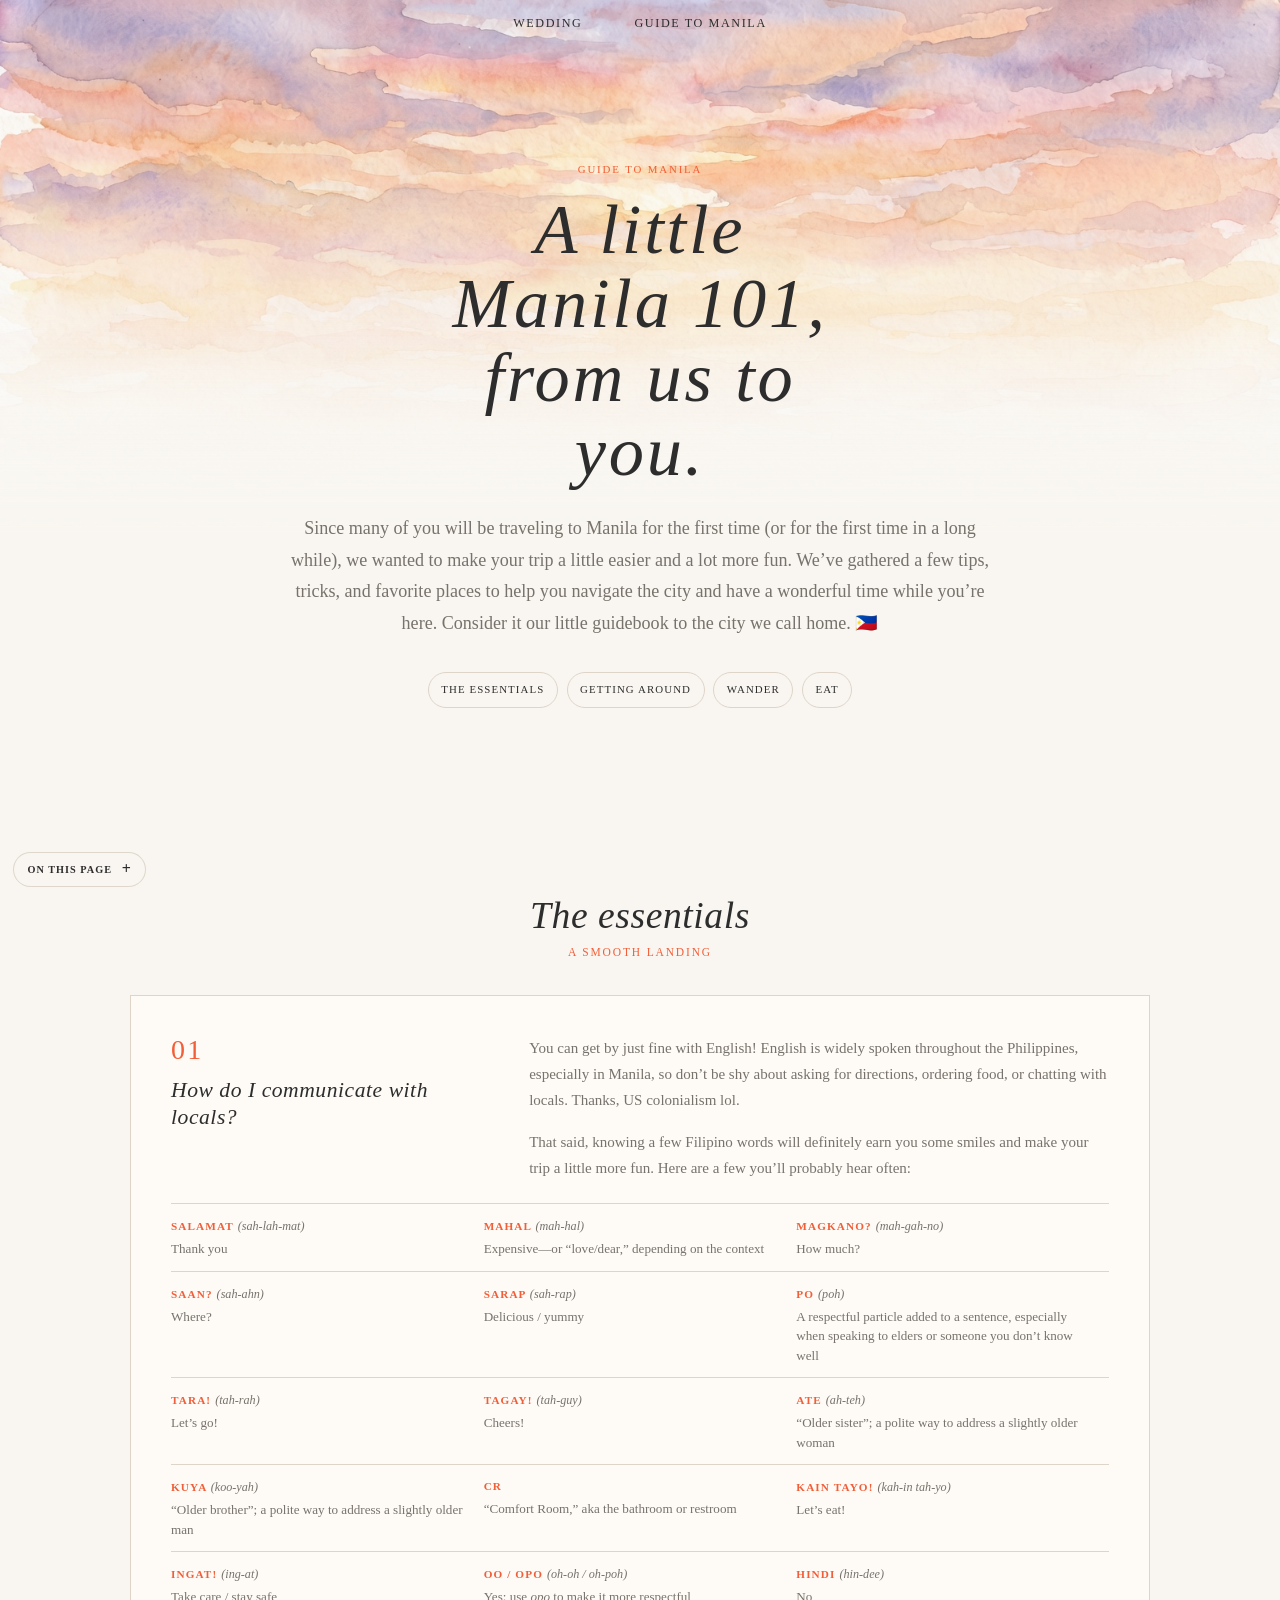
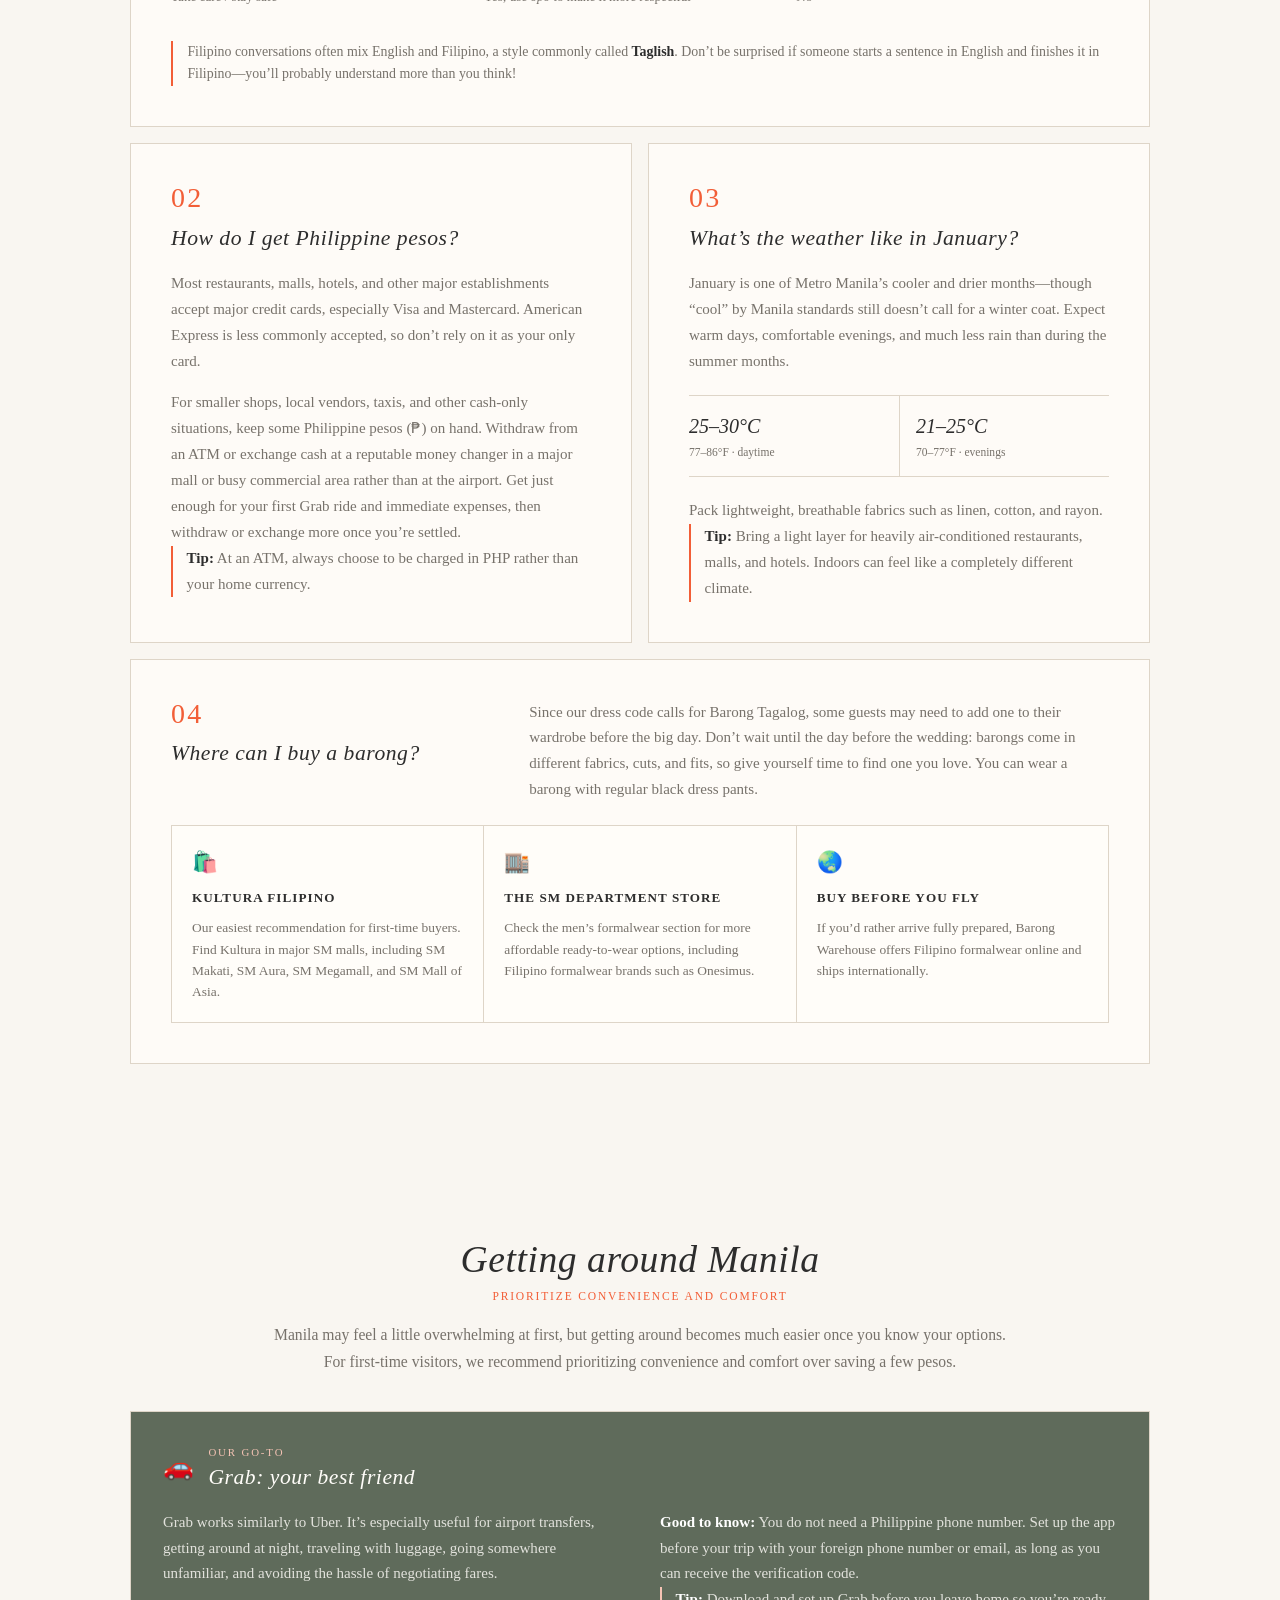
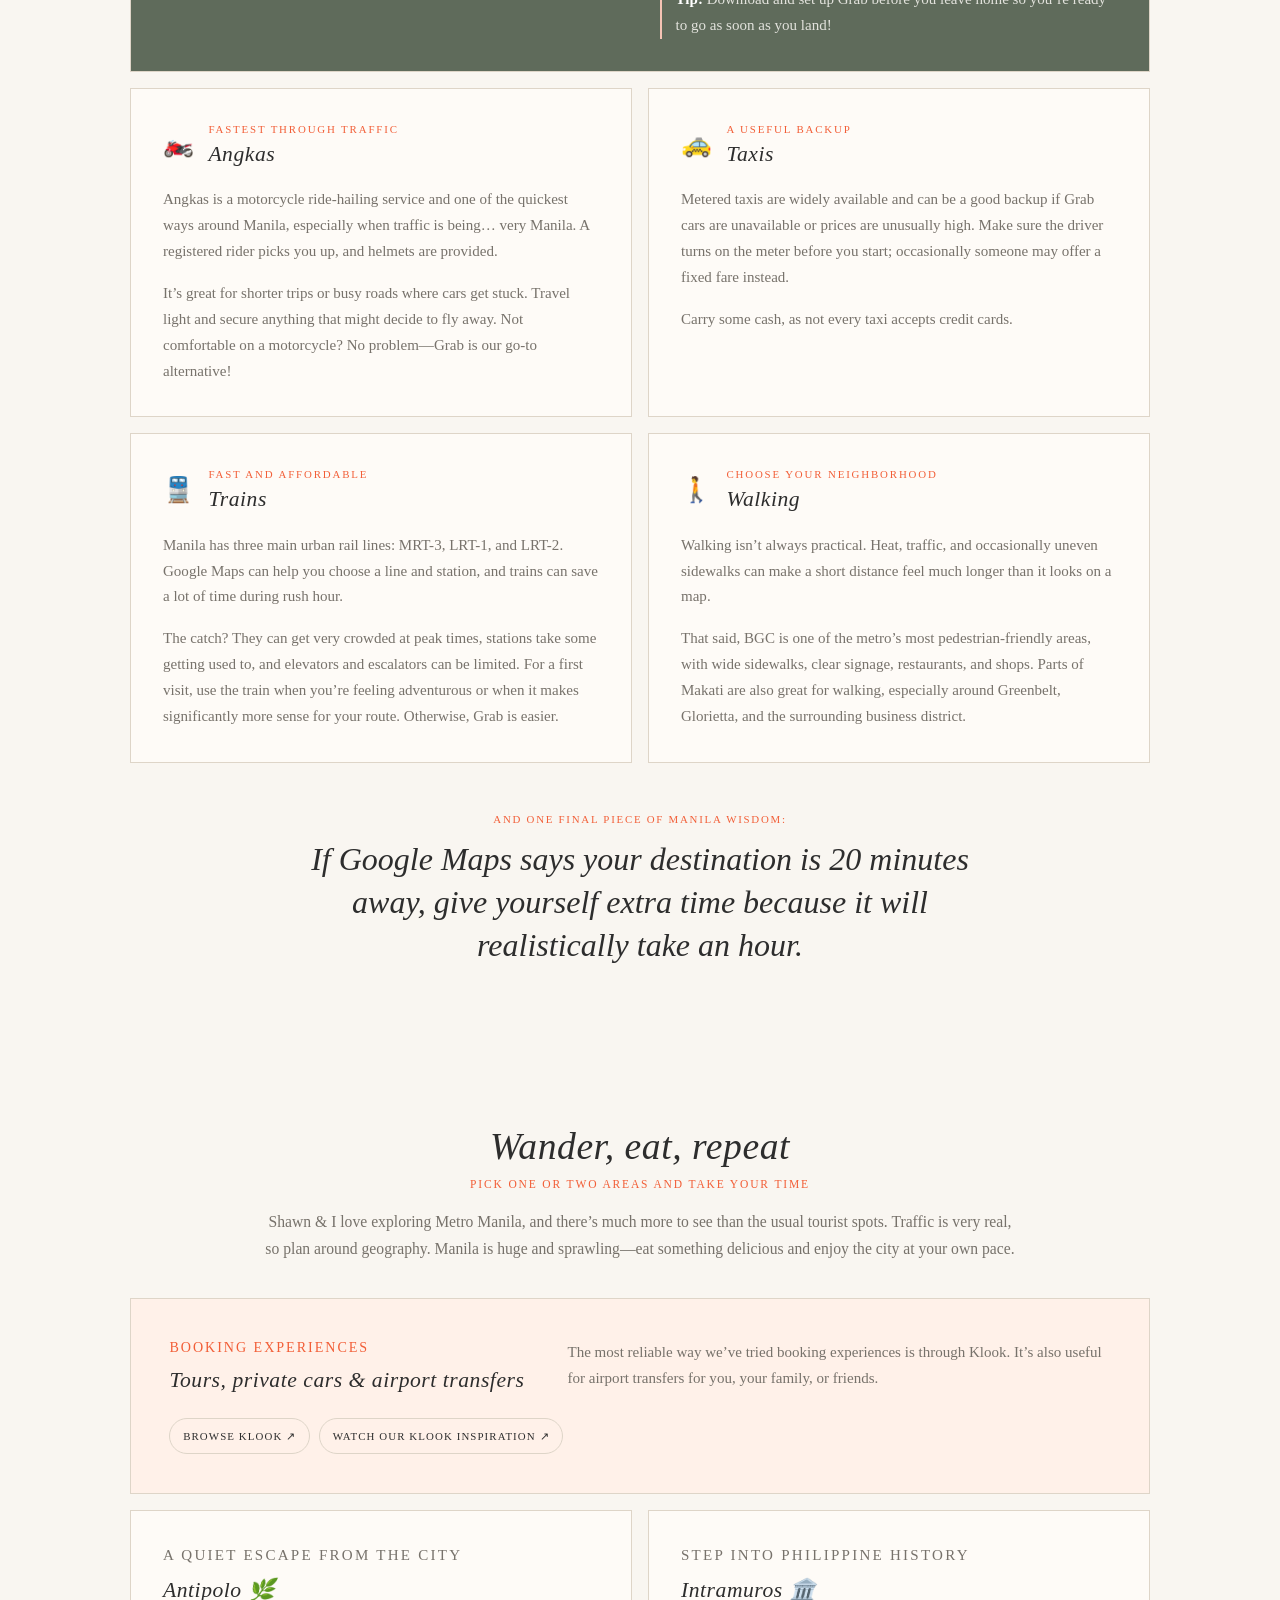
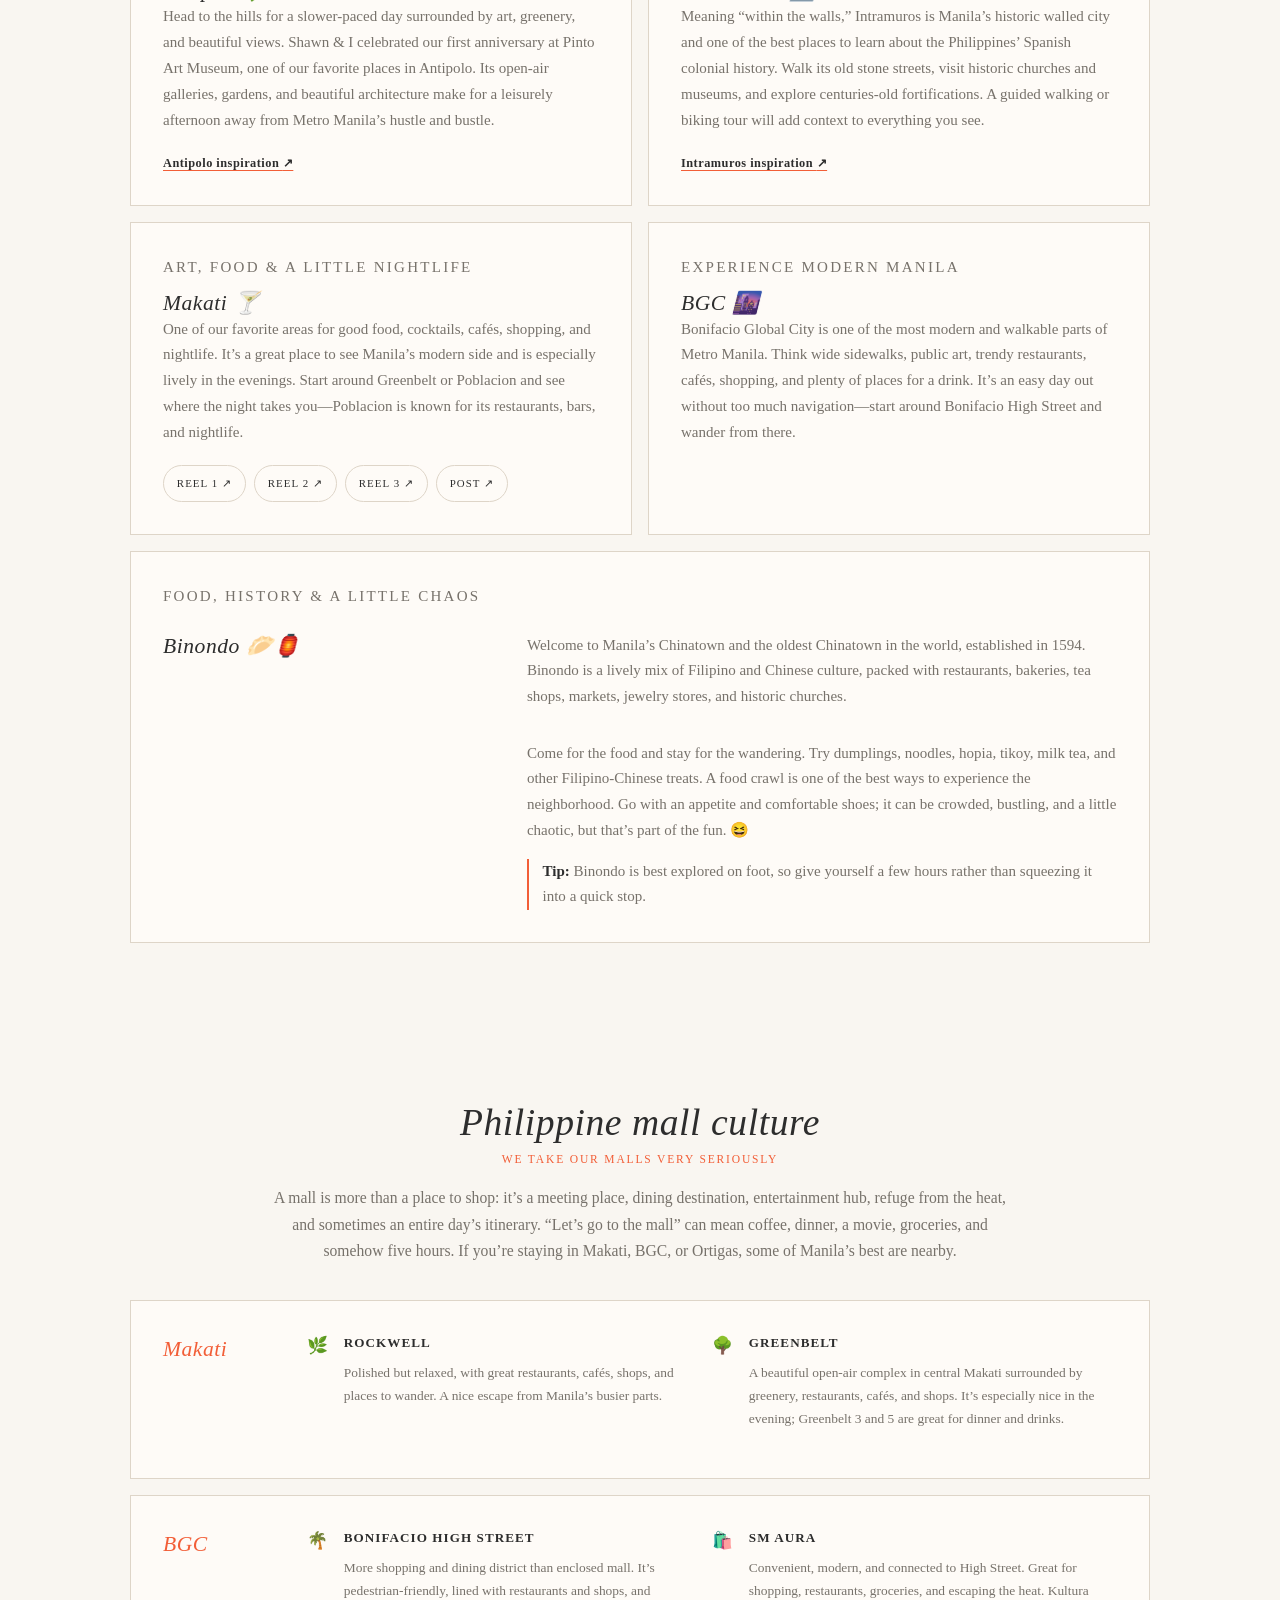
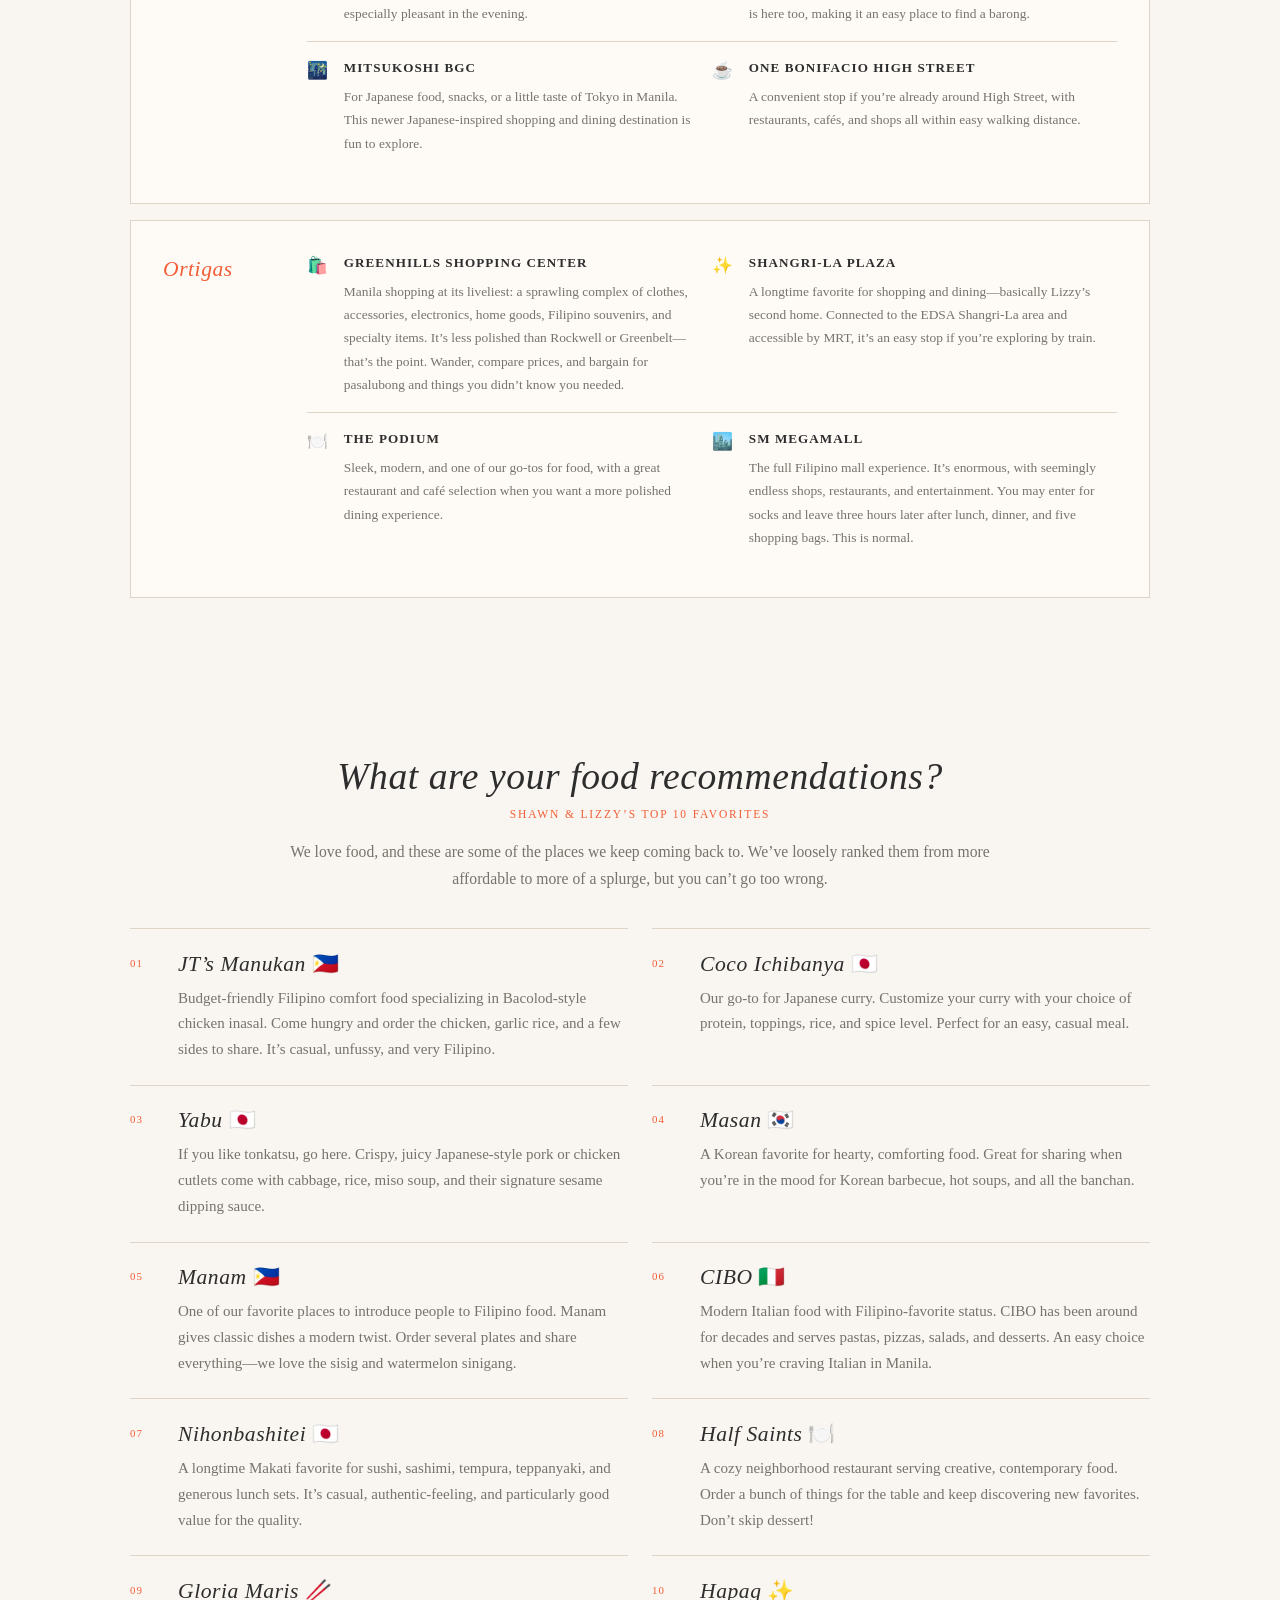
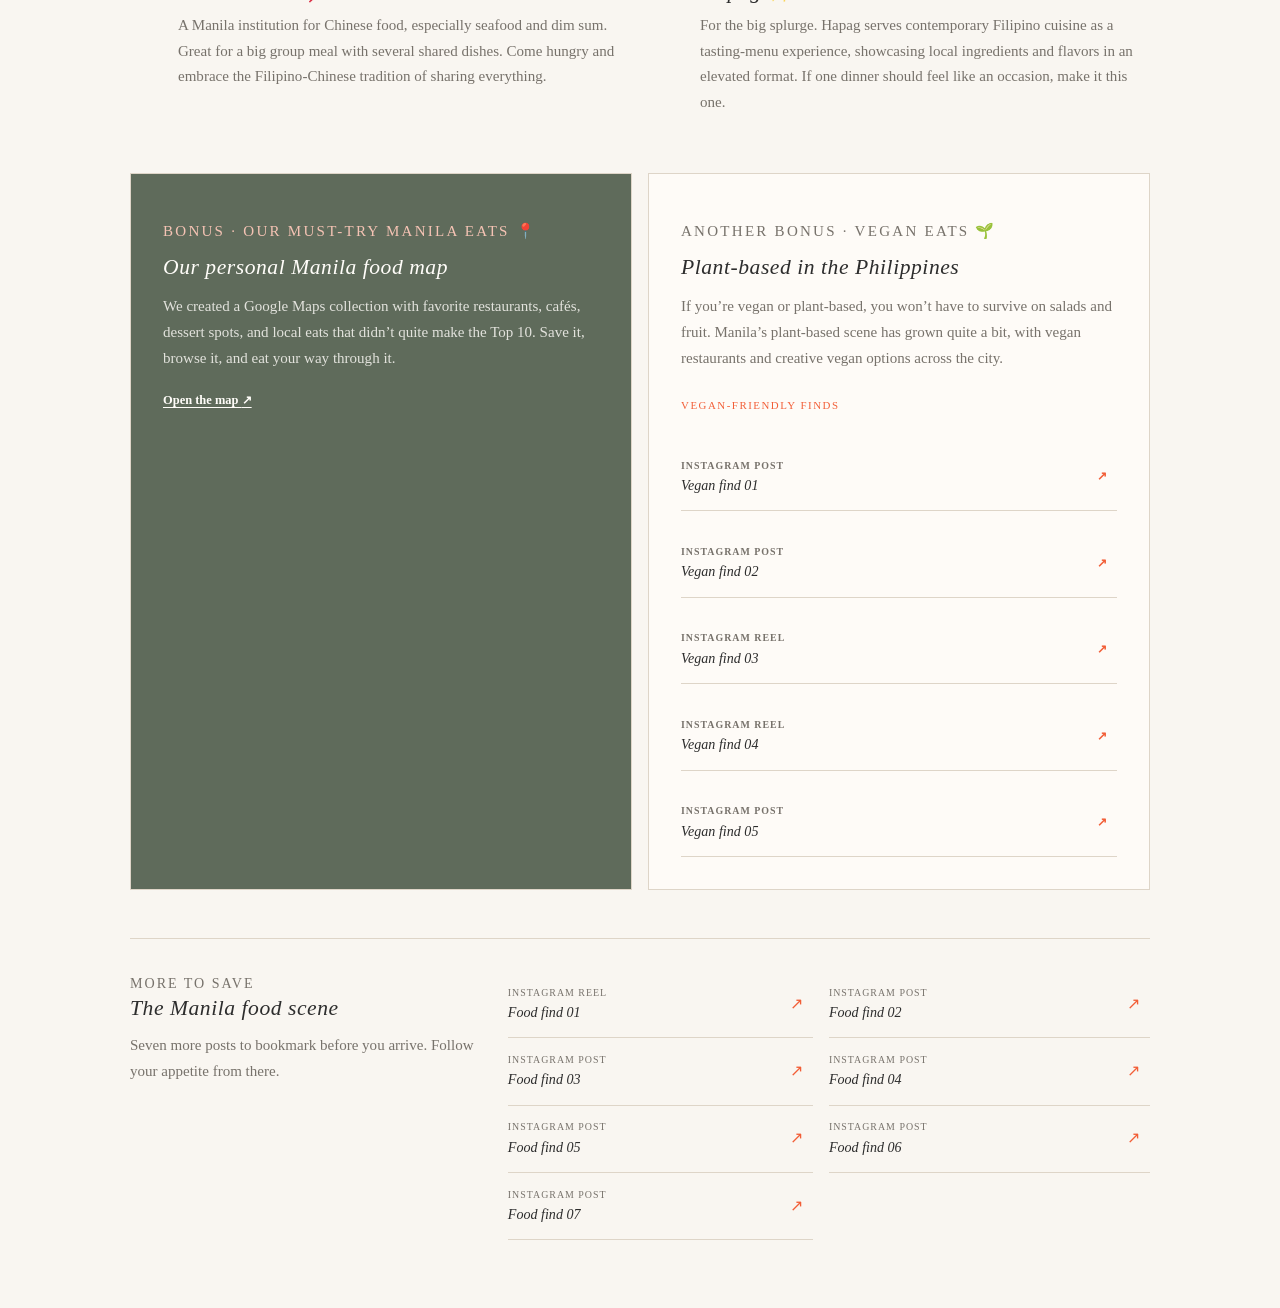
==== commit 27fc1c56: "clean up styling" ====
--- a/guide-to-manila.html
+++ b/guide-to-manila.html
@@ -78,21 +78,21 @@
             </p>
           </div>
           <dl class="guide-phrasebook">
-            <div><dt>Salamat</dt><dd>Thank you</dd></div>
-            <div><dt>Mahal</dt><dd>Expensive—or “love/dear,” depending on the context</dd></div>
-            <div><dt>Magkano?</dt><dd>How much?</dd></div>
-            <div><dt>Saan?</dt><dd>Where?</dd></div>
-            <div><dt>Sarap</dt><dd>Delicious / yummy</dd></div>
-            <div><dt>Po / Opo</dt><dd>Polite or respectful words, especially with elders</dd></div>
-            <div><dt>Tara!</dt><dd>Let’s go!</dd></div>
-            <div><dt>Sandali</dt><dd>Wait a moment</dd></div>
-            <div><dt>Ate</dt><dd>“Older sister”; a polite way to address a slightly older woman</dd></div>
-            <div><dt>Kuya</dt><dd>“Older brother”; a polite way to address a slightly older man</dd></div>
+            <div><dt>Salamat <span class="guide-pronunciation">(sah-lah-mat)</span></dt><dd>Thank you</dd></div>
+            <div><dt>Mahal <span class="guide-pronunciation">(mah-hal)</span></dt><dd>Expensive—or “love/dear,” depending on the context</dd></div>
+            <div><dt>Magkano? <span class="guide-pronunciation">(mah-gah-no)</span></dt><dd>How much?</dd></div>
+            <div><dt>Saan? <span class="guide-pronunciation">(sah-ahn)</span></dt><dd>Where?</dd></div>
+            <div><dt>Sarap <span class="guide-pronunciation">(sah-rap)</span></dt><dd>Delicious / yummy</dd></div>
+            <div><dt>Po <span class="guide-pronunciation">(poh)</span></dt><dd>A respectful particle added to a sentence, especially when speaking to elders or someone you don’t know well</dd></div>
+            <div><dt>Tara! <span class="guide-pronunciation">(tah-rah)</span></dt><dd>Let’s go!</dd></div>
+            <div><dt>Tagay! <span class="guide-pronunciation">(tah-guy)</span></dt><dd>Cheers!</dd></div>
+            <div><dt>Ate <span class="guide-pronunciation">(ah-teh)</span></dt><dd>“Older sister”; a polite way to address a slightly older woman</dd></div>
+            <div><dt>Kuya <span class="guide-pronunciation">(koo-yah)</span></dt><dd>“Older brother”; a polite way to address a slightly older man</dd></div>
             <div><dt>CR</dt><dd>“Comfort Room,” aka the bathroom or restroom</dd></div>
-            <div><dt>Kain tayo!</dt><dd>Let’s eat!</dd></div>
-            <div><dt>Ingat!</dt><dd>Take care / stay safe</dd></div>
-            <div><dt>Oo</dt><dd>Yes</dd></div>
-            <div><dt>Hindi</dt><dd>No</dd></div>
+            <div><dt>Kain tayo! <span class="guide-pronunciation">(kah-in tah-yo)</span></dt><dd>Let’s eat!</dd></div>
+            <div><dt>Ingat! <span class="guide-pronunciation">(ing-at)</span></dt><dd>Take care / stay safe</dd></div>
+            <div><dt>Oo / Opo <span class="guide-pronunciation">(oh-oh / oh-poh)</span></dt><dd>Yes; use <em>opo</em> to make it more respectful</dd></div>
+            <div><dt>Hindi <span class="guide-pronunciation">(hin-dee)</span></dt><dd>No</dd></div>
           </dl>
           <p class="guide-note">
             Filipino conversations often mix English and Filipino, a style commonly called
@@ -369,23 +369,16 @@
             <p class="guide-place-label">Another bonus · vegan eats 🌱</p>
             <h3>Plant-based in the Philippines</h3>
             <p>If you’re vegan or plant-based, you won’t have to survive on salads and fruit. Manila’s plant-based scene has grown quite a bit, with vegan restaurants and creative vegan options across the city.</p>
-          </article>
-        </div>
-
-        <section class="guide-social-section" aria-labelledby="vegan-links-title">
-          <div>
-            <p class="guide-card-number">For your algorithm</p>
-            <h3 id="vegan-links-title">Vegan-friendly finds</h3>
-            <p>Favorite posts and Reels from Filipino food creators featuring vegan-friendly spots around the Philippines.</p>
-          </div>
-          <div class="guide-social-links">
-            <a href="https://www.instagram.com/p/DODmqIvgTIN/?igsh=MzRlODBiNWFlZA==" target="_blank" rel="noopener noreferrer"><span>Instagram post</span><strong>Vegan find 01</strong><i>↗</i></a>
-            <a href="https://www.instagram.com/p/DTfCC-NiZgA/?igsh=MzRlODBiNWFlZA==" target="_blank" rel="noopener noreferrer"><span>Instagram post</span><strong>Vegan find 02</strong><i>↗</i></a>
-            <a href="https://www.instagram.com/reel/C1vi1FDr6DX/?igsh=MzRlODBiNWFlZA==" target="_blank" rel="noopener noreferrer"><span>Instagram Reel</span><strong>Vegan find 03</strong><i>↗</i></a>
-            <a href="https://www.instagram.com/reel/DR48YjIDMwP/?igsh=MzRlODBiNWFlZA==" target="_blank" rel="noopener noreferrer"><span>Instagram Reel</span><strong>Vegan find 04</strong><i>↗</i></a>
-            <a href="https://www.instagram.com/p/DYthHkzkn3U/?igsh=MzRlODBiNWFlZA==" target="_blank" rel="noopener noreferrer"><span>Instagram post</span><strong>Vegan find 05</strong><i>↗</i></a>
-          </div>
-        </section>
+            <p class="guide-bonus-links-label">Vegan-friendly finds</p>
+            <div class="guide-social-links guide-bonus-social-links">
+              <a href="https://www.instagram.com/p/DODmqIvgTIN/?igsh=MzRlODBiNWFlZA==" target="_blank" rel="noopener noreferrer"><span>Instagram post</span><strong>Vegan find 01</strong><i>↗</i></a>
+              <a href="https://www.instagram.com/p/DTfCC-NiZgA/?igsh=MzRlODBiNWFlZA==" target="_blank" rel="noopener noreferrer"><span>Instagram post</span><strong>Vegan find 02</strong><i>↗</i></a>
+              <a href="https://www.instagram.com/reel/C1vi1FDr6DX/?igsh=MzRlODBiNWFlZA==" target="_blank" rel="noopener noreferrer"><span>Instagram Reel</span><strong>Vegan find 03</strong><i>↗</i></a>
+              <a href="https://www.instagram.com/reel/DR48YjIDMwP/?igsh=MzRlODBiNWFlZA==" target="_blank" rel="noopener noreferrer"><span>Instagram Reel</span><strong>Vegan find 04</strong><i>↗</i></a>
+              <a href="https://www.instagram.com/p/DYthHkzkn3U/?igsh=MzRlODBiNWFlZA==" target="_blank" rel="noopener noreferrer"><span>Instagram post</span><strong>Vegan find 05</strong><i>↗</i></a>
+            </div>
+          </article>
+        </div>
 
         <section class="guide-social-section" aria-labelledby="food-links-title">
           <div>
--- a/styles.css
+++ b/styles.css
@@ -3089,3 +3089,92 @@
   .guide-page .guide-hero h1 { font-size: clamp(2.45rem, 12vw, 3.5rem); }
   .guide-page .guide-section { padding-top: 4.4rem; }
 }
+
+/* Give the guide's section names and numbered markers a clearer hierarchy. */
+.guide-page .guide-card-number {
+  font-size: 0.88rem;
+  letter-spacing: 0.14em;
+}
+
+.guide-page .guide-story-heading .guide-card-number {
+  display: block;
+  font-size: clamp(1.3rem, 2.7vw, 1.75rem);
+  letter-spacing: 0.08em;
+  line-height: 1;
+  margin-bottom: 0.8rem;
+}
+
+.guide-page .guide-section-heading .guide-eyebrow {
+  color: var(--text);
+  font-size: clamp(1.5rem, 3.1vw, 2.35rem);
+  font-style: italic;
+  letter-spacing: 0.015em;
+  line-height: 1.15;
+  margin-bottom: 0.45rem;
+  text-transform: none;
+}
+
+.guide-page .guide-section-heading h2 {
+  color: var(--accent);
+  font-size: 0.72rem;
+  font-style: normal;
+  letter-spacing: 0.16em;
+  line-height: 1.4;
+  text-transform: uppercase;
+}
+
+.guide-page .guide-section-heading > p:last-child {
+  margin-top: 1.1rem;
+}
+
+.guide-pronunciation {
+  color: var(--text-muted);
+  font-family: "Baskerville", "Times New Roman", serif;
+  font-size: 0.76rem;
+  font-style: italic;
+  font-weight: 400;
+  letter-spacing: 0;
+  text-transform: none;
+  white-space: nowrap;
+}
+
+@media (max-width: 720px) {
+  .guide-page .guide-section-heading .guide-eyebrow {
+    font-size: clamp(1.55rem, 8vw, 2rem);
+  }
+}
+
+.guide-bonus-links-label {
+  color: var(--accent) !important;
+  font-size: 0.68rem !important;
+  letter-spacing: 0.14em;
+  margin-top: 1.5rem !important;
+  text-transform: uppercase;
+}
+
+.guide-bonus-card .guide-bonus-social-links {
+  grid-template-columns: 1fr;
+  margin-top: 0.65rem;
+}
+
+.guide-bonus-card .guide-bonus-social-links a,
+.guide-bonus-card .guide-bonus-social-links a:nth-child(odd) {
+  margin-right: 0;
+}
+
+@media (max-width: 720px) {
+  .guide-bonus-card .guide-bonus-social-links {
+    display: grid;
+    margin: 0.65rem 0 0;
+    overflow: visible;
+    padding: 0;
+  }
+
+  .guide-bonus-card .guide-bonus-social-links a,
+  .guide-bonus-card .guide-bonus-social-links a:nth-child(odd) {
+    border-inline: 0;
+    flex: initial;
+    margin: 0;
+    padding-inline: 0;
+  }
+}
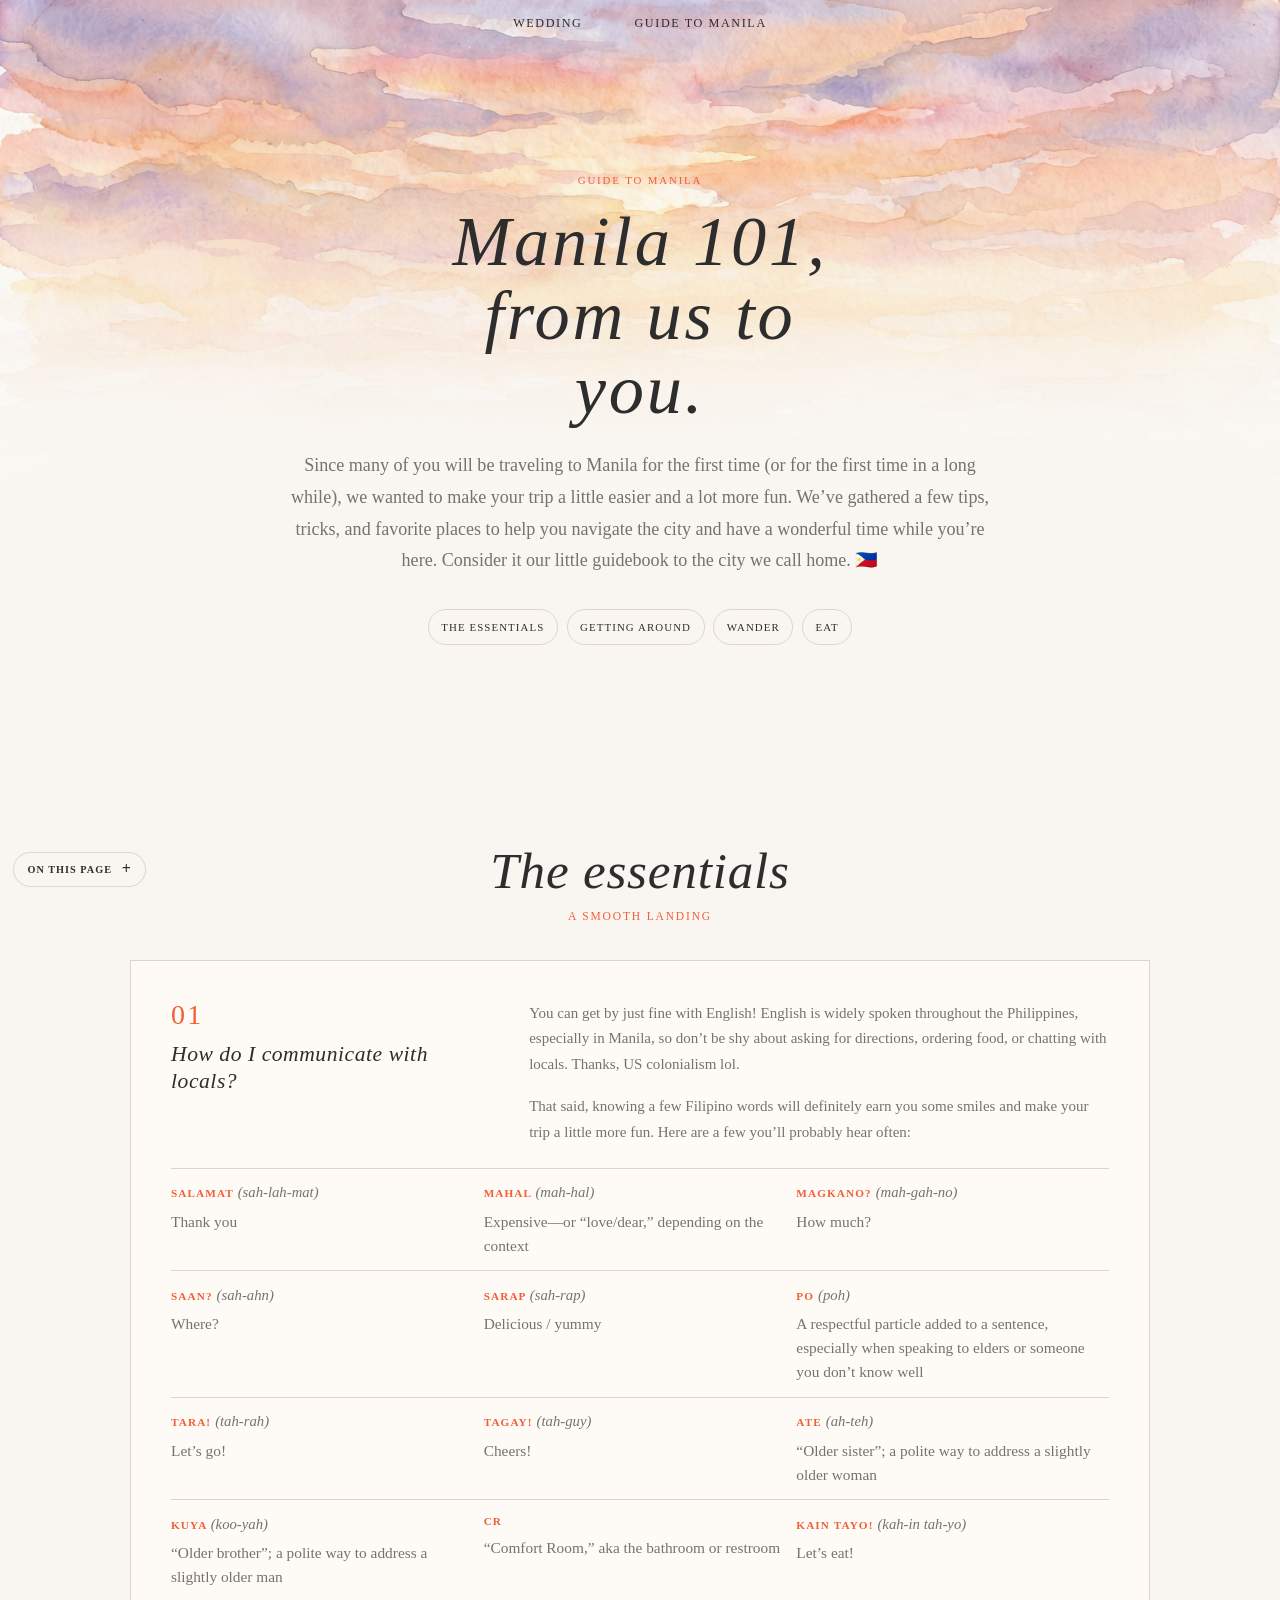
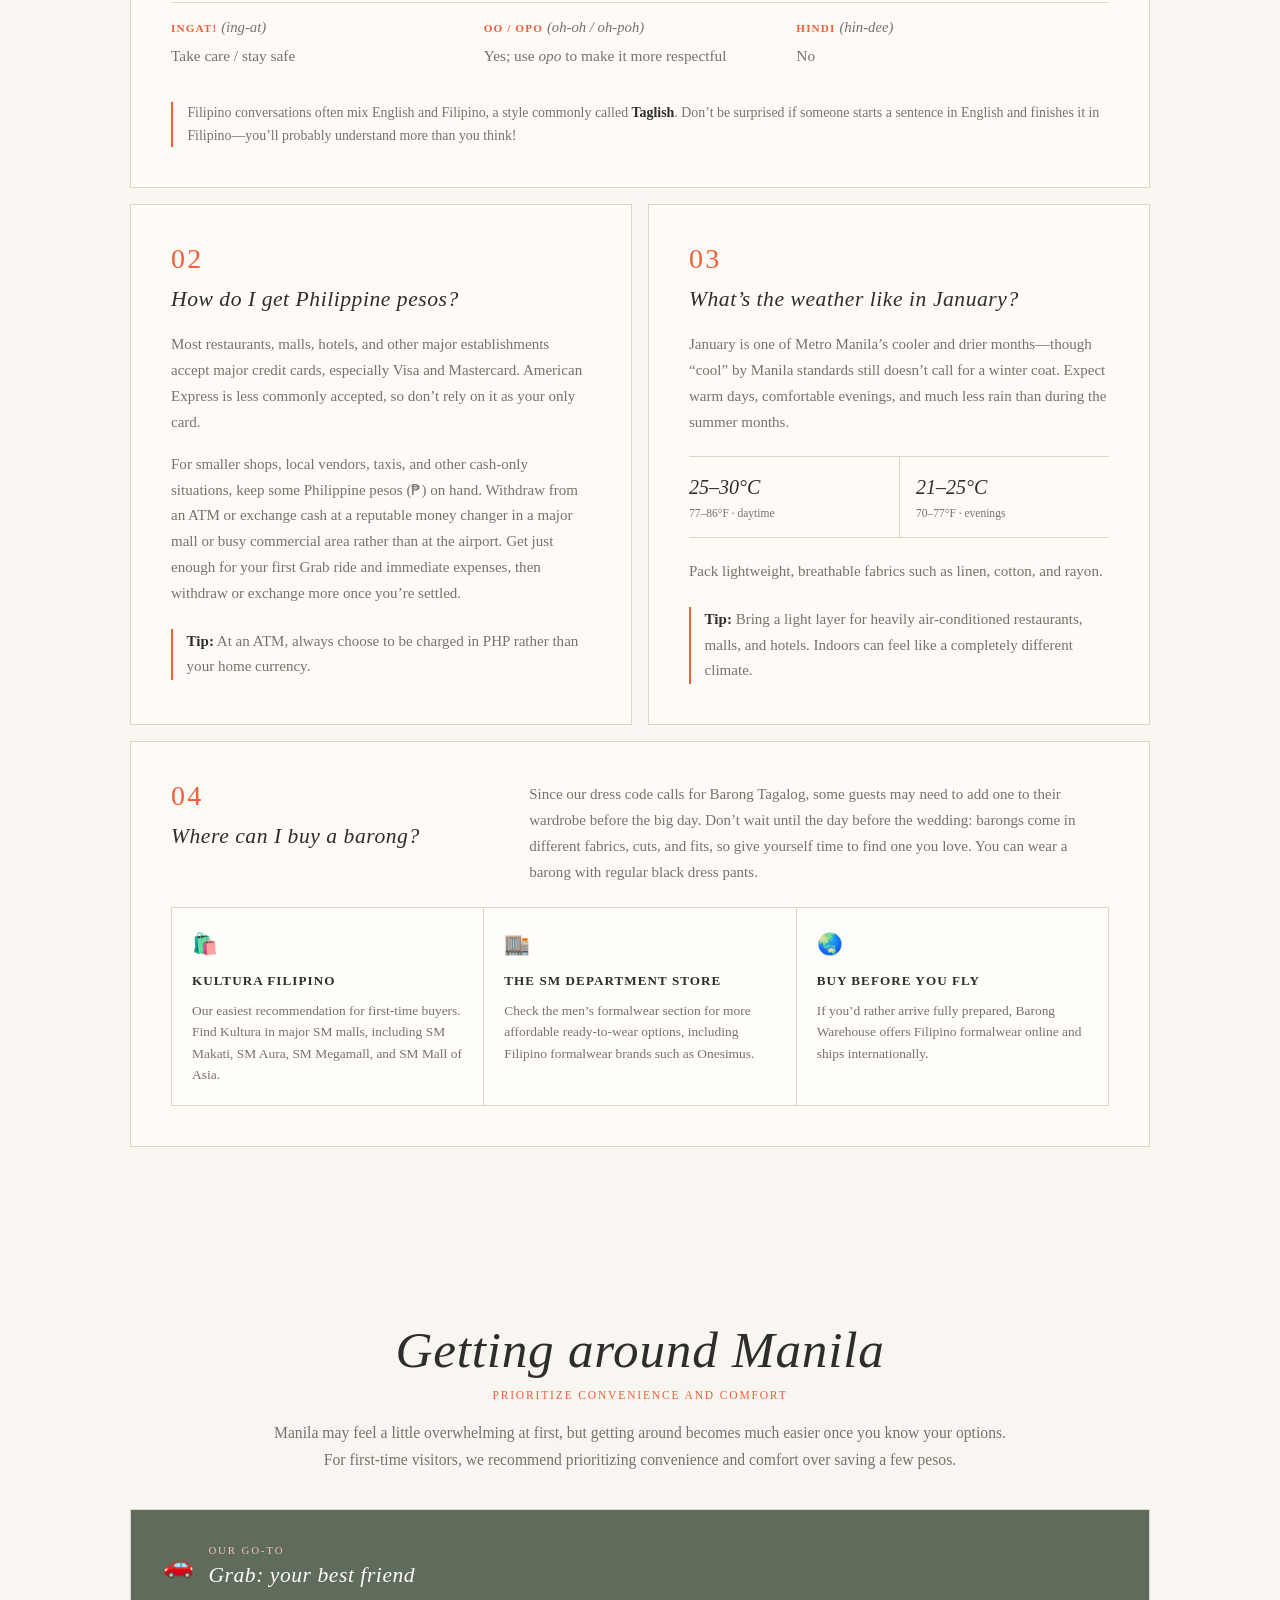
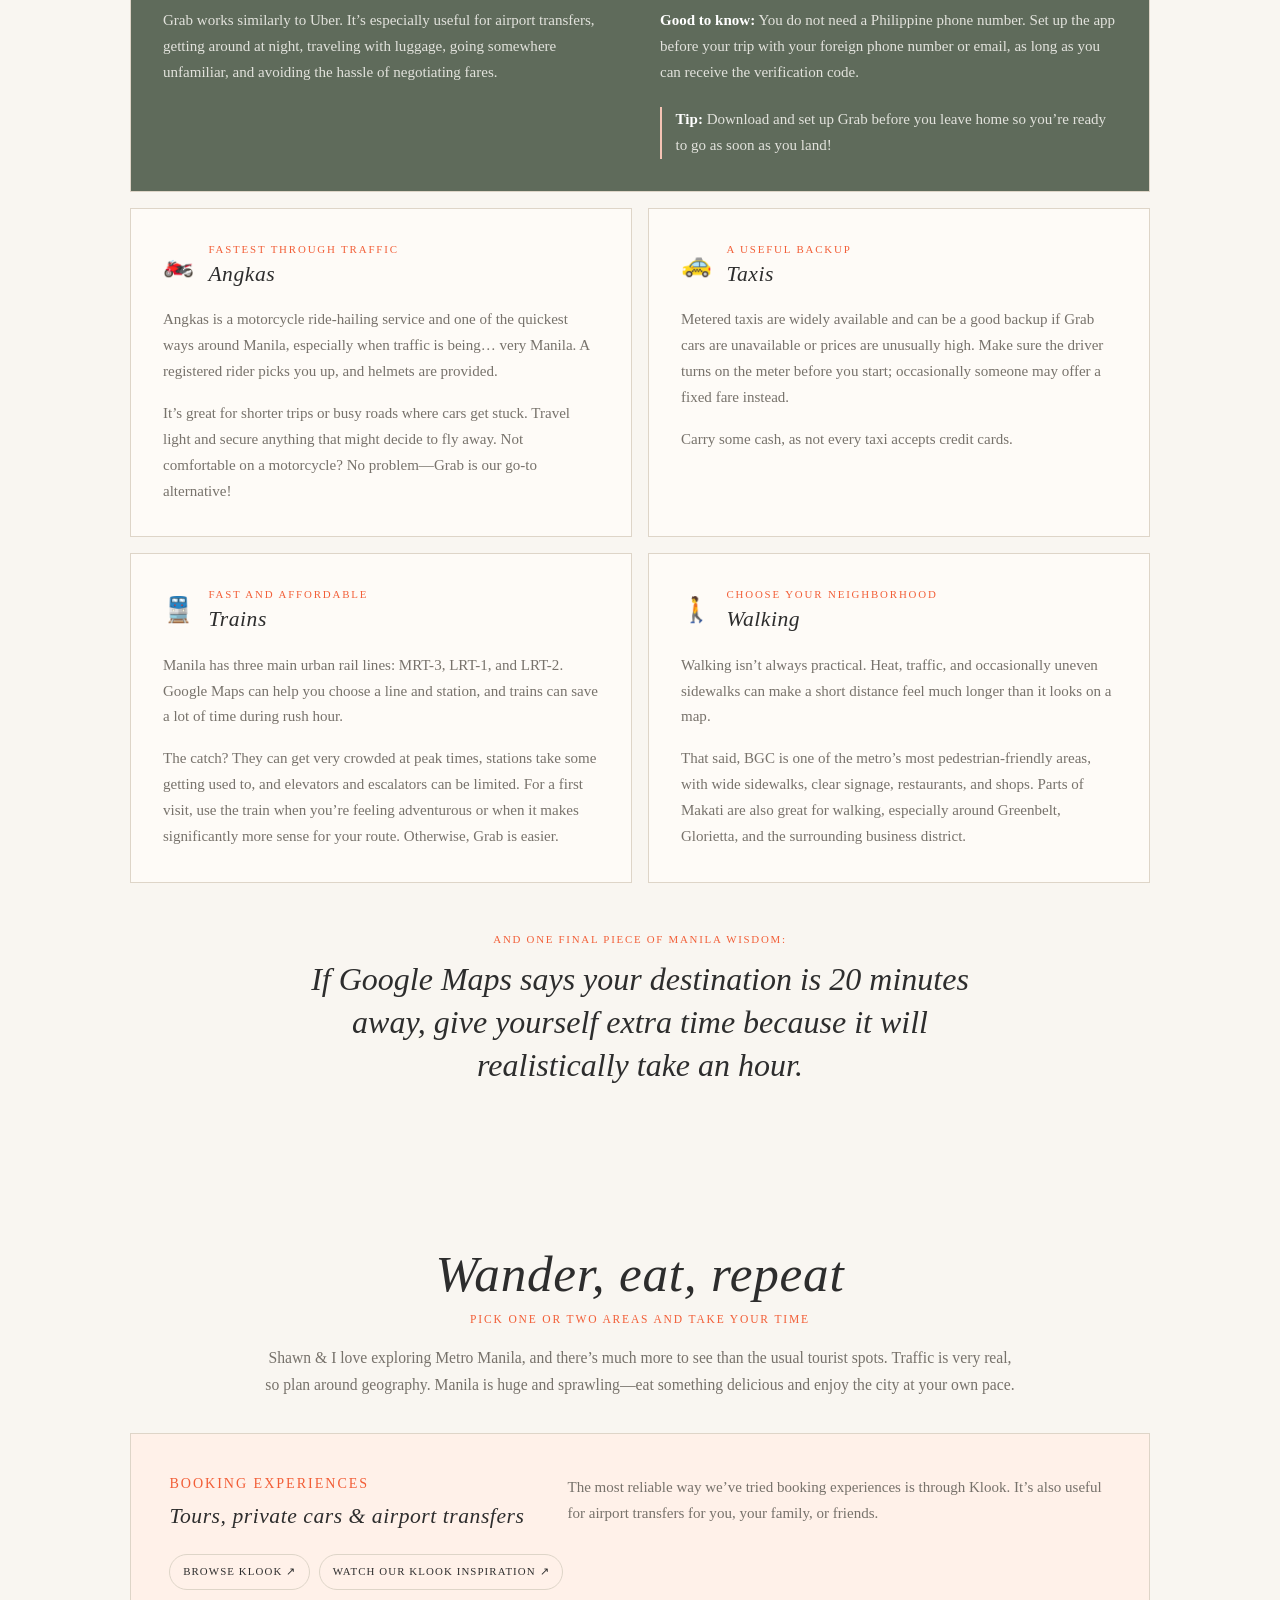
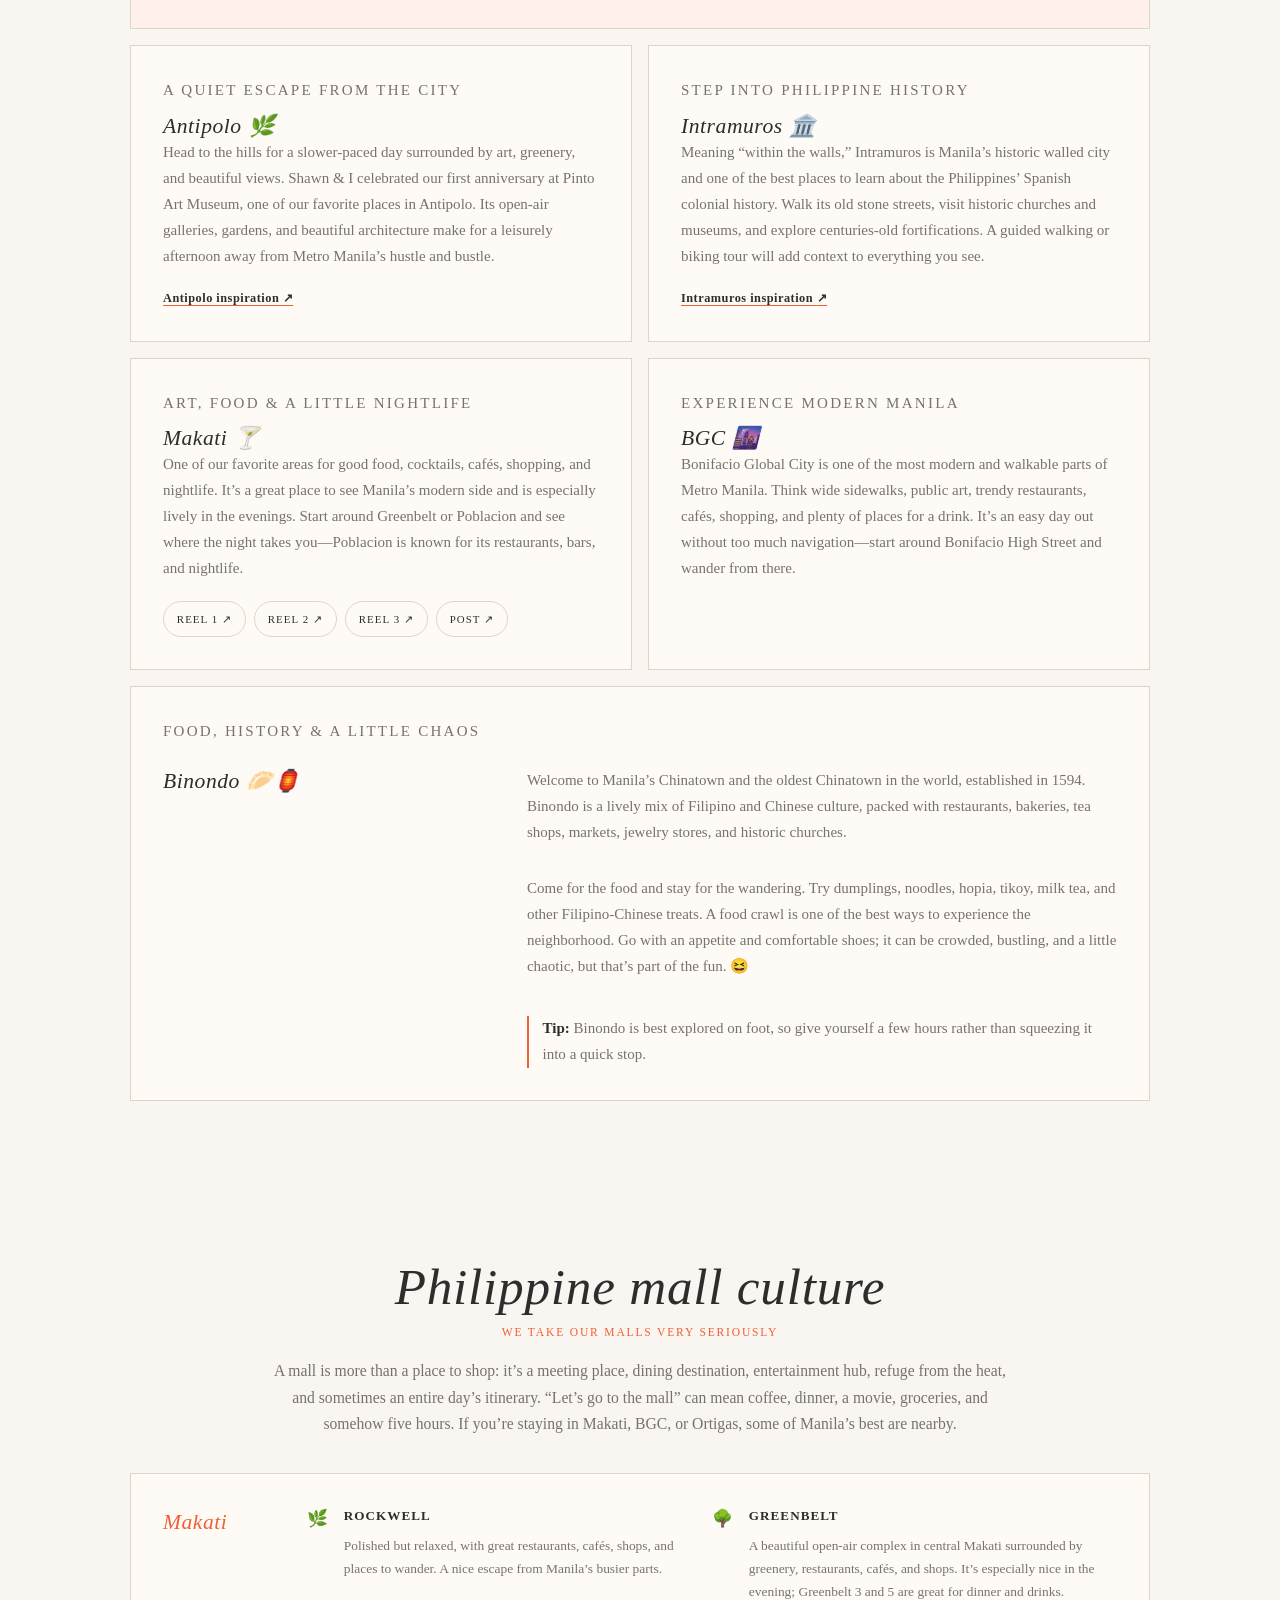
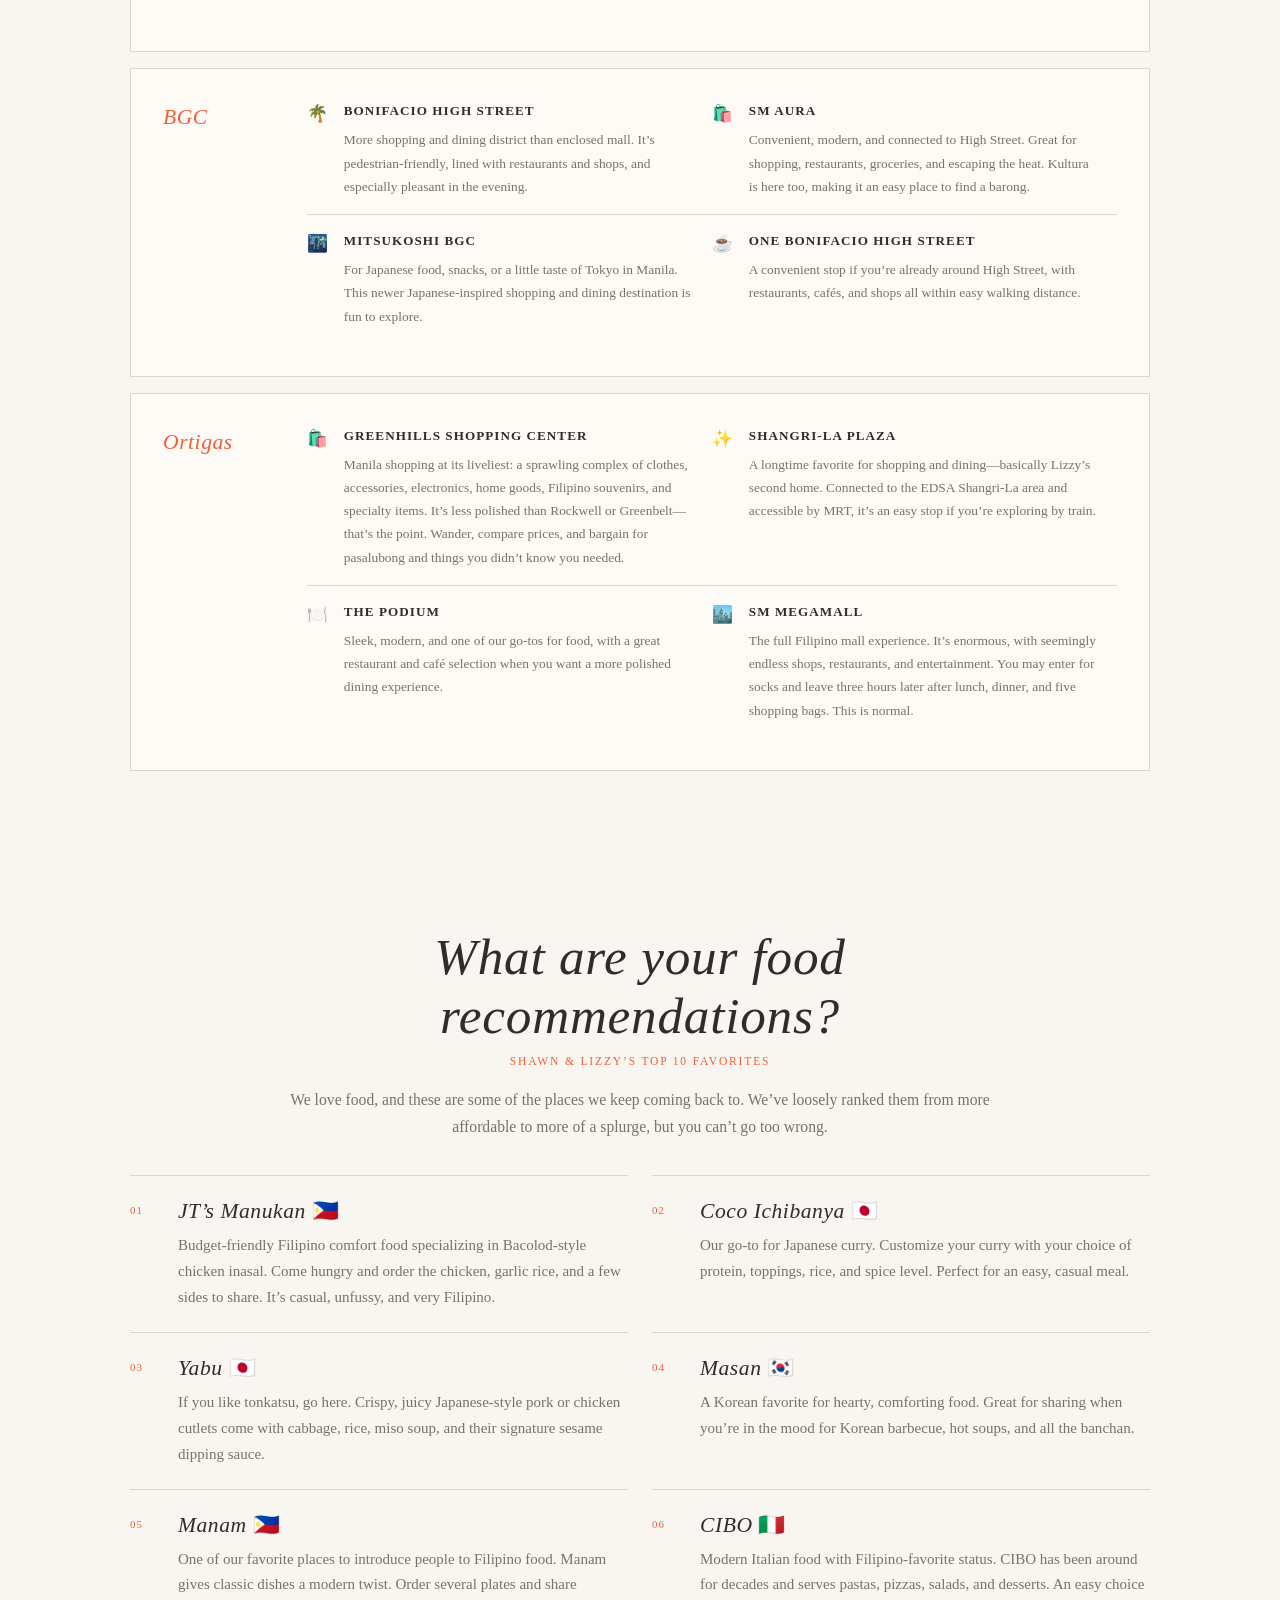
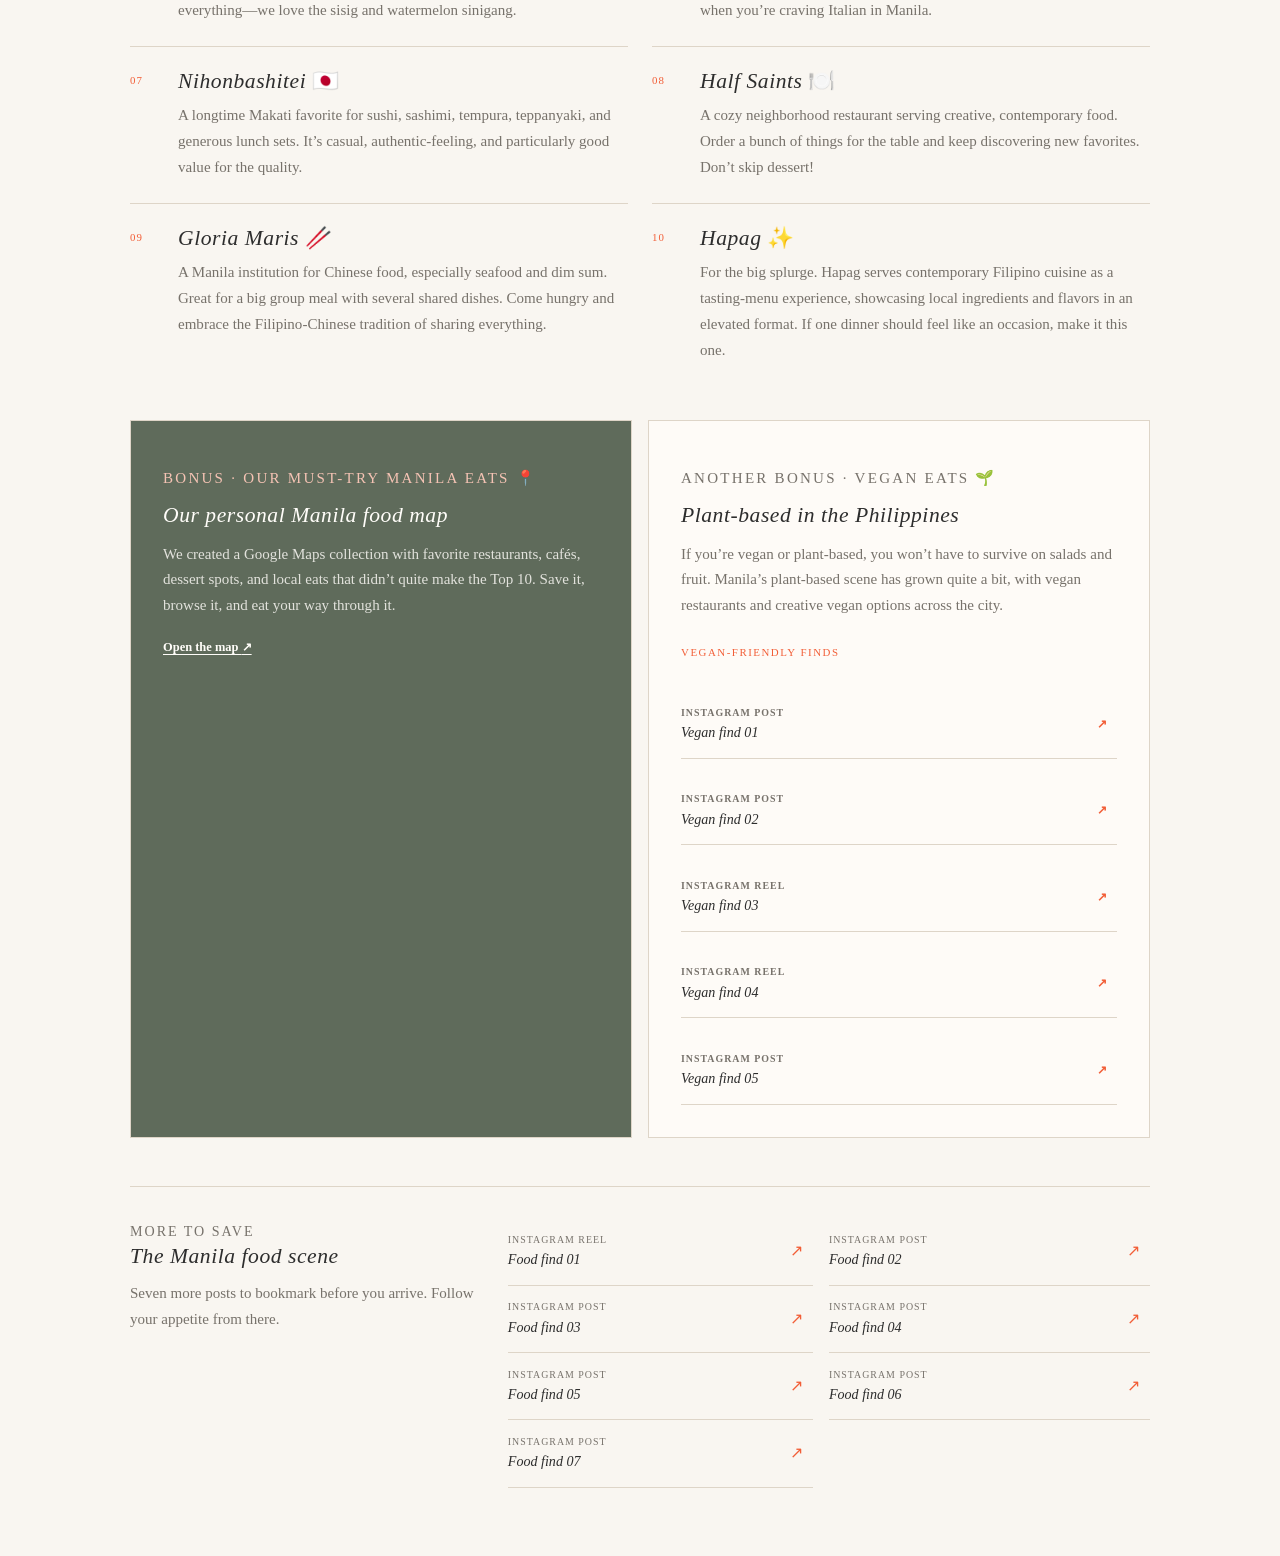
==== commit ae5e1458: "fix fonts, some style polish" ====
--- a/guide-to-manila.html
+++ b/guide-to-manila.html
@@ -8,7 +8,7 @@
       content="Shawn and Lizzy’s personal guide to getting around, eating, shopping, and exploring Metro Manila."
     />
     <title>Guide to Manila — Shawn &amp; Lizzy</title>
-    <link rel="stylesheet" href="styles.css?v=120" />
+    <link rel="stylesheet" href="styles.css?v=121" />
   </head>
   <body class="guide-page site-content-live">
     <main class="page">
@@ -39,7 +39,10 @@
 
       <section class="section guide-hero" id="guide">
         <p class="guide-eyebrow">Guide to Manila</p>
-        <h1>A little Manila 101, from us to you.</h1>
+        <h1>
+          <span class="guide-title-desktop">Manila 101,<br />from us to you.</span>
+          <span class="guide-title-mobile">Manila 101,<br />from us to you.</span>
+        </h1>
         <p class="guide-lede">
           Since many of you will be traveling to Manila for the first time (or for the
           first time in a long while), we wanted to make your trip a little easier and a
@@ -362,7 +365,7 @@
             <p class="guide-place-label">Bonus · our must-try Manila eats 📍</p>
             <h3>Our personal Manila food map</h3>
             <p>We created a Google Maps collection with favorite restaurants, cafés, dessert spots, and local eats that didn’t quite make the Top 10. Save it, browse it, and eat your way through it.</p>
-            <a href="https://maps.app.goo.gl/7vL2A2tTEKM74Cu59" target="_blank" rel="noopener noreferrer">Open the map <span aria-hidden="true">↗</span></a>
+            <a href="https://maps.app.goo.gl/2t9UuEn3gKAcRJ3LA" target="_blank" rel="noopener noreferrer">Open the map <span aria-hidden="true">↗</span></a>
           </article>
 
           <article class="guide-bonus-card">
--- a/styles.css
+++ b/styles.css
@@ -3071,11 +3071,13 @@
   max-width: 12ch;
 }
 
+.guide-title-mobile { display: none; }
+
 .guide-page .guide-lede { max-width: 44rem; }
 .guide-page .guide-section { padding-top: 5.6rem; }
 .guide-page .guide-section-heading { max-width: 47rem; }
 .guide-page .guide-section-heading h2 { font-size: clamp(1.9rem, 4vw, 2.8rem); text-transform: none; }
-.guide-page .guide-tip { margin-top: 0; }
+.guide-page .guide-tip { margin-top: 1.35rem; }
 
 @media (max-width: 720px) {
   .guide-page .guide-hero {
@@ -3086,7 +3088,9 @@
     text-align: left;
   }
 
-  .guide-page .guide-hero h1 { font-size: clamp(2.45rem, 12vw, 3.5rem); }
+  .guide-page .guide-hero h1 { font-size: clamp(2.45rem, 12vw, 3.5rem); max-width: none; }
+  .guide-title-desktop { display: none; }
+  .guide-title-mobile { display: inline; }
   .guide-page .guide-section { padding-top: 4.4rem; }
 }
 
@@ -3106,7 +3110,7 @@
 
 .guide-page .guide-section-heading .guide-eyebrow {
   color: var(--text);
-  font-size: clamp(1.5rem, 3.1vw, 2.35rem);
+  font-size: clamp(2.05rem, 4vw, 3.35rem);
   font-style: italic;
   letter-spacing: 0.015em;
   line-height: 1.15;
@@ -3130,7 +3134,7 @@
 .guide-pronunciation {
   color: var(--text-muted);
   font-family: "Baskerville", "Times New Roman", serif;
-  font-size: 0.76rem;
+  font-size: 0.92rem;
   font-style: italic;
   font-weight: 400;
   letter-spacing: 0;
@@ -3140,8 +3144,14 @@
 
 @media (max-width: 720px) {
   .guide-page .guide-section-heading .guide-eyebrow {
-    font-size: clamp(1.55rem, 8vw, 2rem);
-  }
+    font-size: clamp(2rem, 10vw, 2.6rem);
+  }
+}
+
+.guide-page .guide-phrasebook dd {
+  font-size: 0.96rem;
+  line-height: 1.55;
+  margin-top: 0.35rem;
 }
 
 .guide-bonus-links-label {
